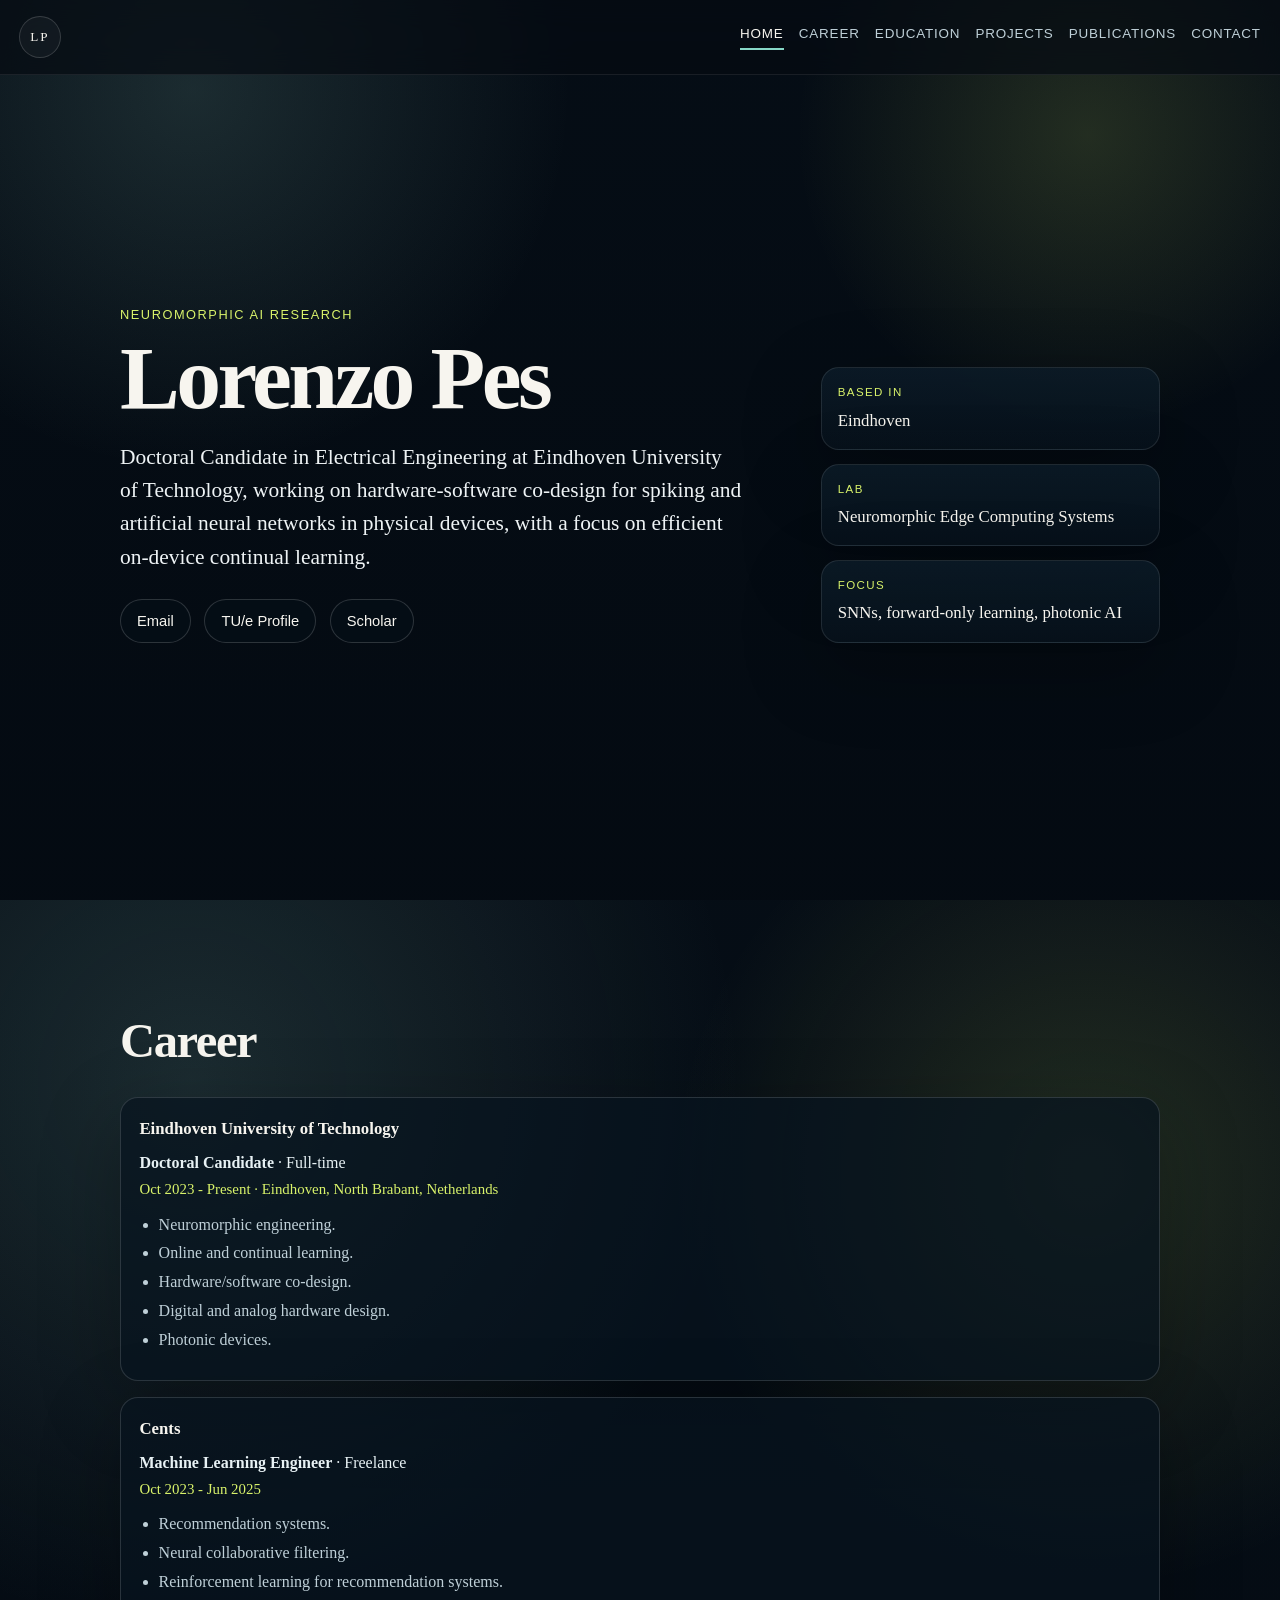
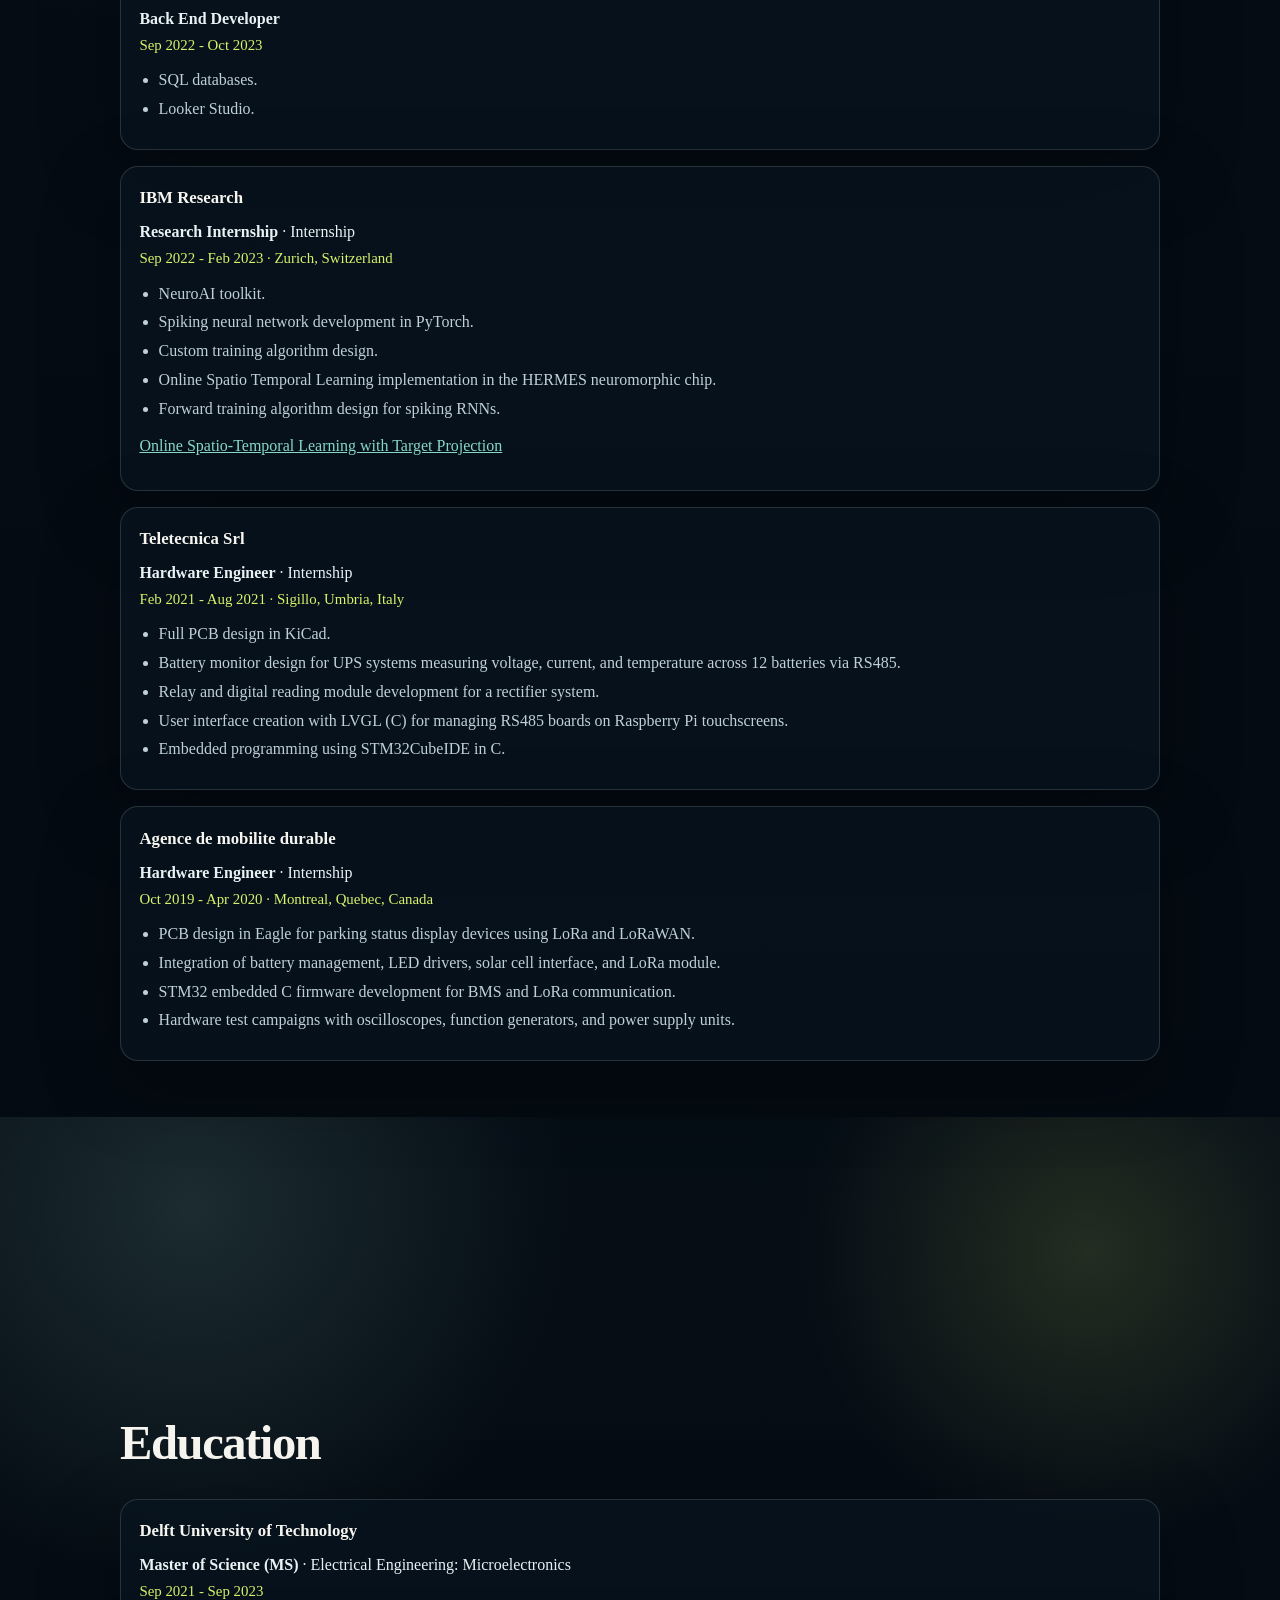
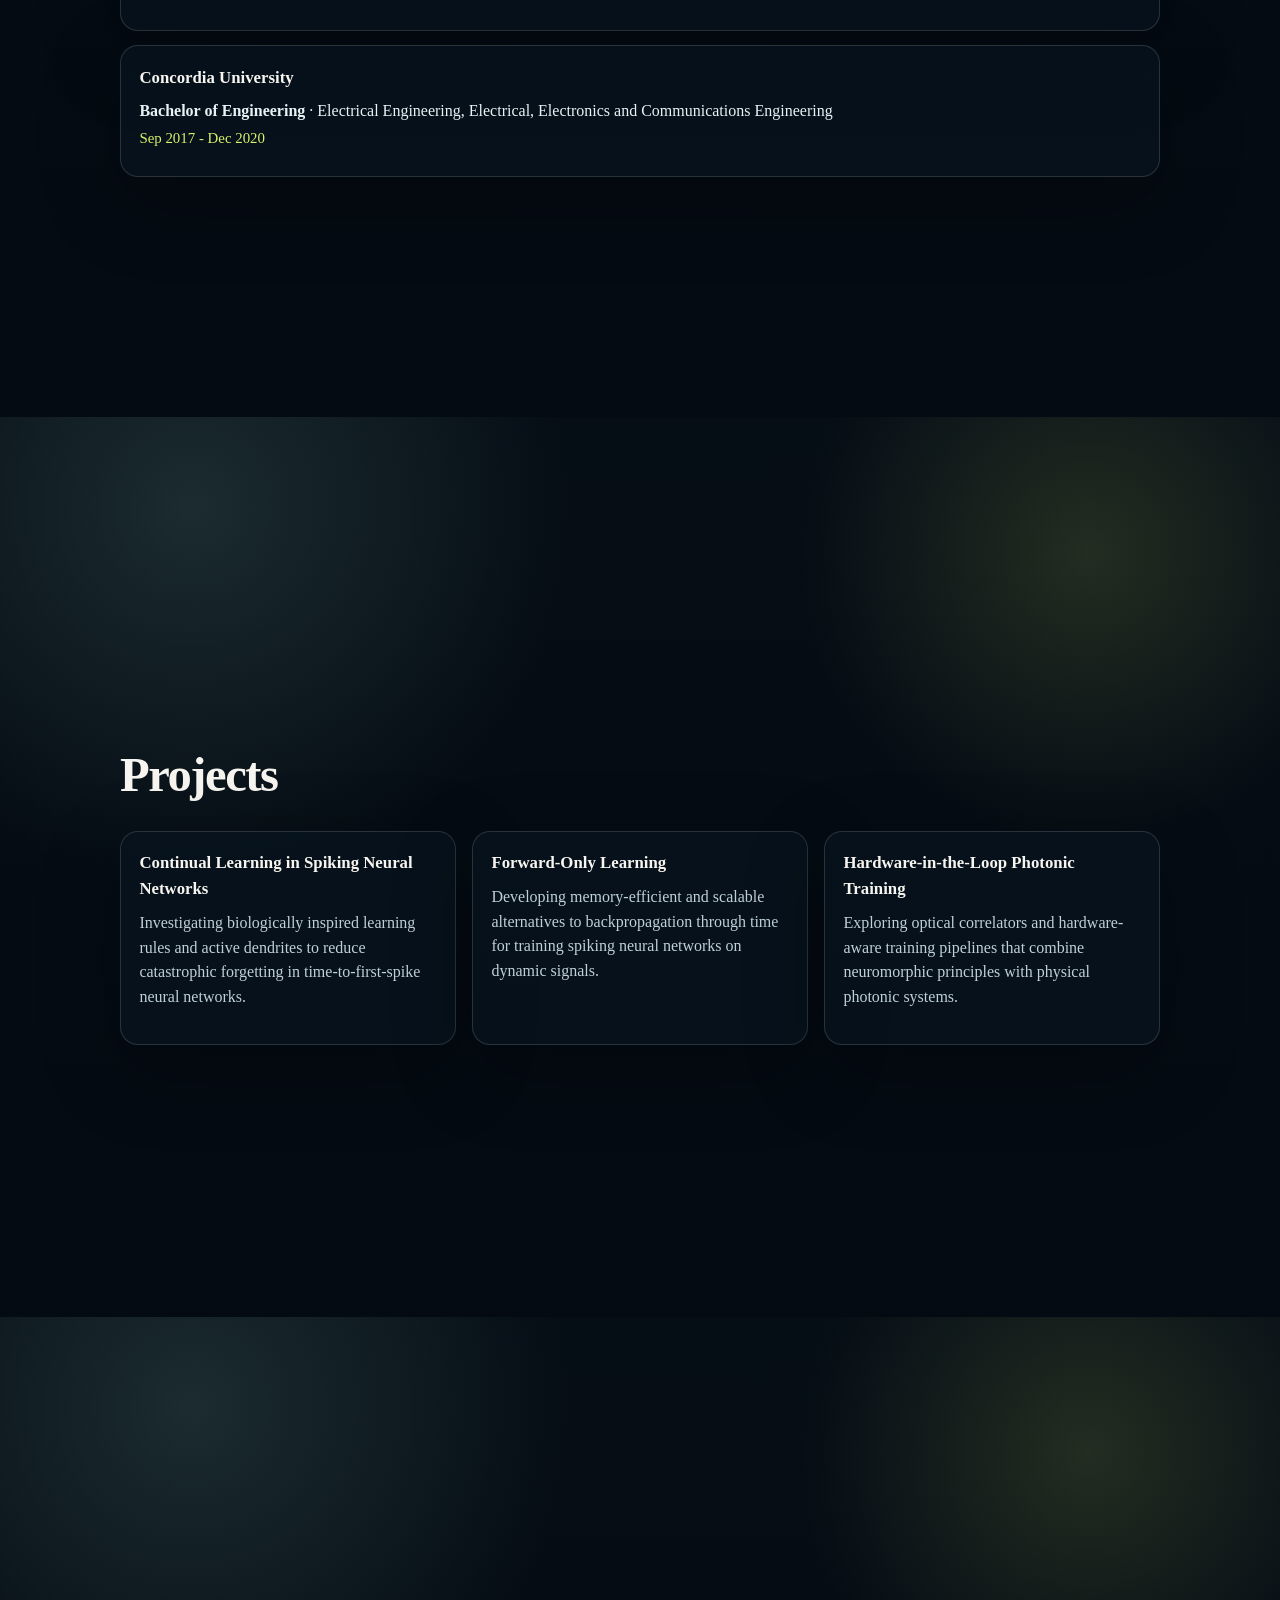
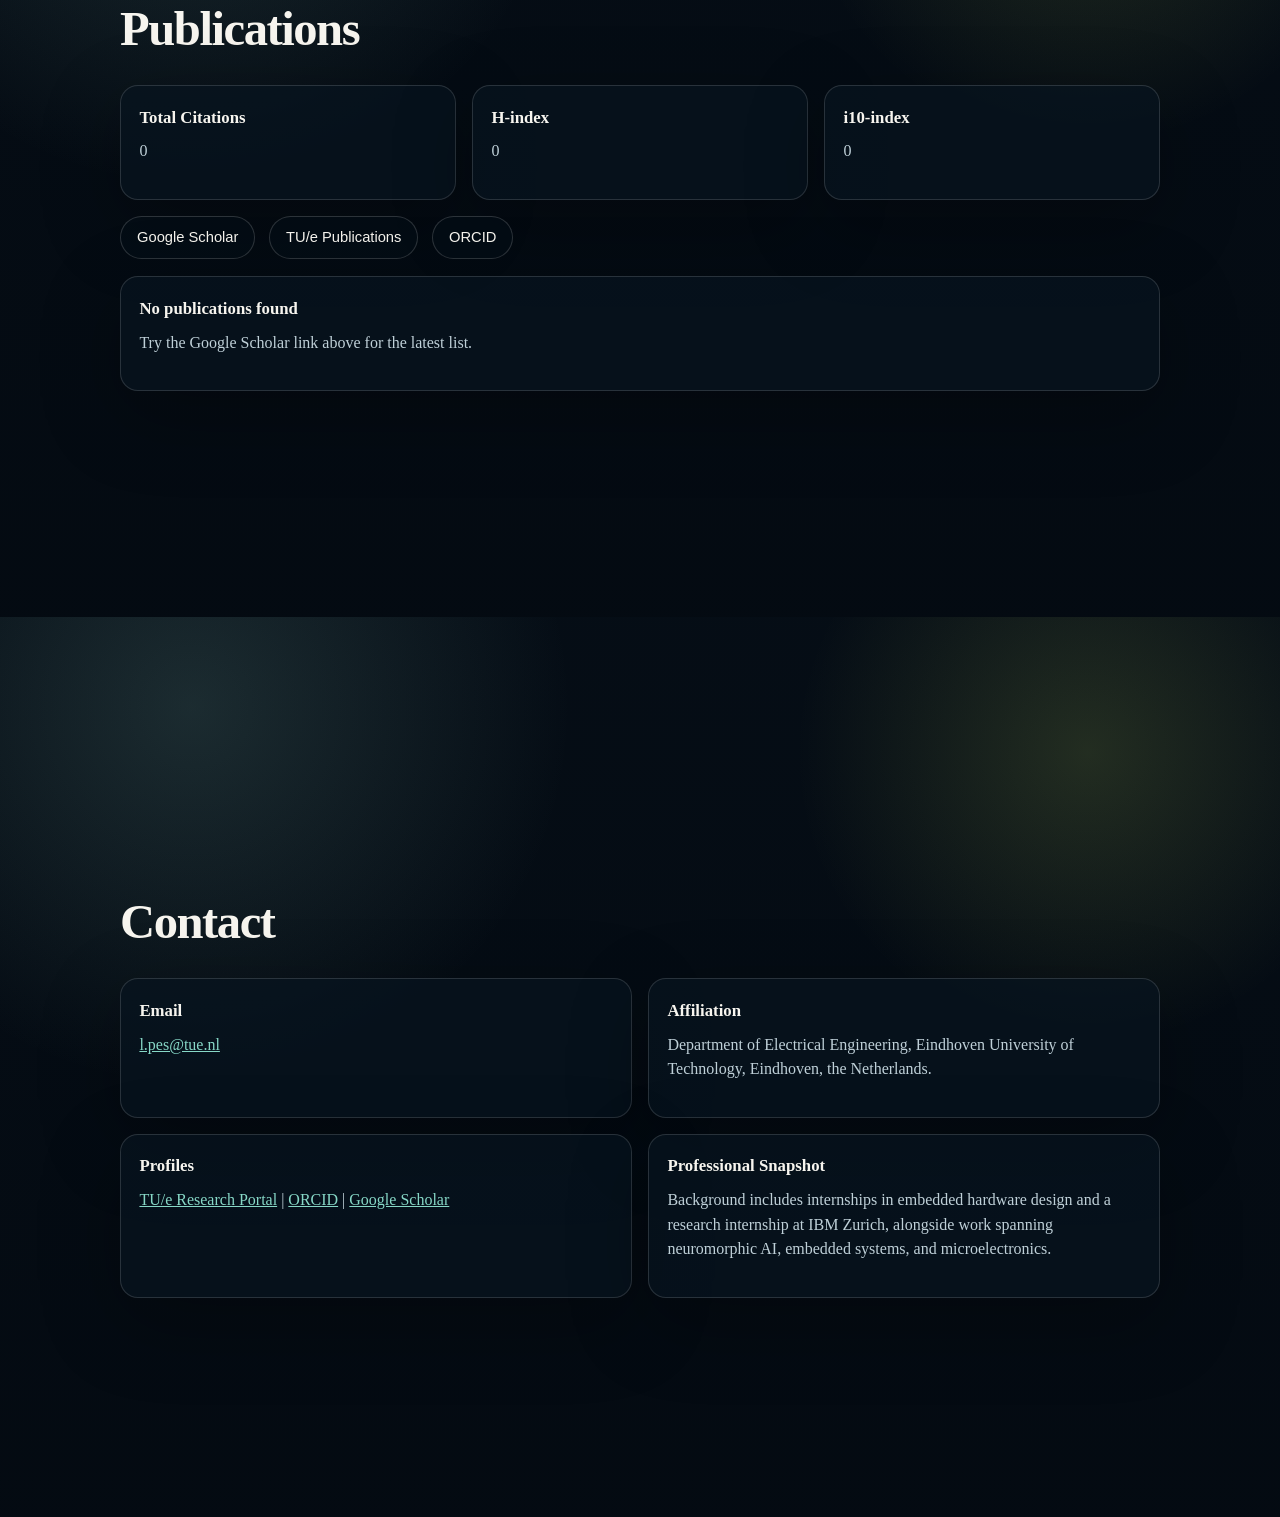
==== index.html @ e6255657 "Try to add live citations" ====
<!DOCTYPE html>
<html lang="en">
<head>
  <meta charset="UTF-8">
  <meta name="viewport" content="width=device-width, initial-scale=1.0">
  <title>Lorenzo Pes | Researcher</title>
  <meta name="description" content="Website for Lorenzo Pes, doctoral candidate in Electrical Engineering at Eindhoven University of Technology.">
  <link rel="preconnect" href="https://images.squarespace-cdn.com" crossorigin>
  <link rel="stylesheet" href="style.css">
</head>
<body>
  <header class="topbar">
    <a class="brand" href="#home" aria-label="Lorenzo Pes home">LP</a>
    <button class="menu-toggle" aria-expanded="false" aria-controls="main-nav">Menu</button>
    <nav id="main-nav" class="main-nav" aria-label="Primary navigation">
      <a href="#home">Home</a>
      <a href="#career">Career</a>
      <a href="#education">Education</a>
      <a href="#projects">Projects</a>
      <a href="#publications">Publications</a>
      <a href="#contacts">Contact</a>
    </nav>
  </header>

  <main>
    <section id="home" class="panel panel-home">
      <div class="overlay"></div>
      <div class="content">
        <div class="hero-layout">
          <div class="hero-copy">
            <p class="eyebrow">Neuromorphic AI Research</p>
            <h1>Lorenzo Pes</h1>
            <p class="lead">Doctoral Candidate in Electrical Engineering at Eindhoven University of Technology, working on hardware-software co-design for spiking and artificial neural networks in physical devices, with a focus on efficient on-device continual learning.</p>
            <div class="hero-links">
              <a href="mailto:l.pes@tue.nl">Email</a>
              <a data-profile-link="tue" href="#">TU/e Profile</a>
              <a data-profile-link="scholar" href="#">Scholar</a>
            </div>
          </div>
          <aside class="hero-aside">
            <div class="hero-panel">
              <p class="hero-label">Based In</p>
              <p class="hero-value">Eindhoven</p>
            </div>
            <div class="hero-panel">
              <p class="hero-label">Lab</p>
              <p class="hero-value">Neuromorphic Edge Computing Systems</p>
            </div>
            <div class="hero-panel">
              <p class="hero-label">Focus</p>
              <p class="hero-value">SNNs, forward-only learning, photonic AI</p>
            </div>
          </aside>
        </div>
      </div>
    </section>

    <section id="career" class="panel panel-career">
      <div class="overlay"></div>
      <div class="content">
        <h2>Career</h2>
        <div class="list career-list">
          <article class="list-item career-item">
            <h3>Eindhoven University of Technology</h3>
            <p class="career-role"><strong>Doctoral Candidate</strong> · Full-time</p>
            <p class="career-meta">Oct 2023 - Present · Eindhoven, North Brabant, Netherlands</p>
            <ul>
              <li>Neuromorphic engineering.</li>
              <li>Online and continual learning.</li>
              <li>Hardware/software co-design.</li>
              <li>Digital and analog hardware design.</li>
              <li>Photonic devices.</li>
            </ul>
          </article>

          <article class="list-item career-item">
            <h3>Cents</h3>
            <p class="career-role"><strong>Machine Learning Engineer</strong> · Freelance</p>
            <p class="career-meta">Oct 2023 - Jun 2025</p>
            <ul>
              <li>Recommendation systems.</li>
              <li>Neural collaborative filtering.</li>
              <li>Reinforcement learning for recommendation systems.</li>
            </ul>
            <p class="career-role"><strong>Back End Developer</strong></p>
            <p class="career-meta">Sep 2022 - Oct 2023</p>
            <ul>
              <li>SQL databases.</li>
              <li>Looker Studio.</li>
            </ul>
          </article>

          <article class="list-item career-item">
            <h3>IBM Research</h3>
            <p class="career-role"><strong>Research Internship</strong> · Internship</p>
            <p class="career-meta">Sep 2022 - Feb 2023 · Zurich, Switzerland</p>
            <ul>
              <li>NeuroAI toolkit.</li>
              <li>Spiking neural network development in PyTorch.</li>
              <li>Custom training algorithm design.</li>
              <li>Online Spatio Temporal Learning implementation in the HERMES neuromorphic chip.</li>
              <li>Forward training algorithm design for spiking RNNs.</li>
            </ul>
            <p><a href="https://research.ibm.com/publications/online-spatio-temporal-learning-with-target-projection">Online Spatio-Temporal Learning with Target Projection</a></p>
          </article>

          <article class="list-item career-item">
            <h3>Teletecnica Srl</h3>
            <p class="career-role"><strong>Hardware Engineer</strong> · Internship</p>
            <p class="career-meta">Feb 2021 - Aug 2021 · Sigillo, Umbria, Italy</p>
            <ul>
              <li>Full PCB design in KiCad.</li>
              <li>Battery monitor design for UPS systems measuring voltage, current, and temperature across 12 batteries via RS485.</li>
              <li>Relay and digital reading module development for a rectifier system.</li>
              <li>User interface creation with LVGL (C) for managing RS485 boards on Raspberry Pi touchscreens.</li>
              <li>Embedded programming using STM32CubeIDE in C.</li>
            </ul>
          </article>

          <article class="list-item career-item">
            <h3>Agence de mobilite durable</h3>
            <p class="career-role"><strong>Hardware Engineer</strong> · Internship</p>
            <p class="career-meta">Oct 2019 - Apr 2020 · Montreal, Quebec, Canada</p>
            <ul>
              <li>PCB design in Eagle for parking status display devices using LoRa and LoRaWAN.</li>
              <li>Integration of battery management, LED drivers, solar cell interface, and LoRa module.</li>
              <li>STM32 embedded C firmware development for BMS and LoRa communication.</li>
              <li>Hardware test campaigns with oscilloscopes, function generators, and power supply units.</li>
            </ul>
          </article>
        </div>
      </div>
    </section>

    <section id="education" class="panel panel-education">
      <div class="overlay"></div>
      <div class="content">
        <h2>Education</h2>
        <div class="list">
          <article class="list-item career-item">
            <h3>Delft University of Technology</h3>
            <p class="career-role"><strong>Master of Science (MS)</strong> · Electrical Engineering: Microelectronics</p>
            <p class="career-meta">Sep 2021 - Sep 2023</p>
          </article>
          <article class="list-item career-item">
            <h3>Concordia University</h3>
            <p class="career-role"><strong>Bachelor of Engineering</strong> · Electrical Engineering, Electrical, Electronics and Communications Engineering</p>
            <p class="career-meta">Sep 2017 - Dec 2020</p>
          </article>
        </div>
      </div>
    </section>

    <section id="projects" class="panel panel-projects">
      <div class="overlay"></div>
      <div class="content">
        <h2>Projects</h2>
        <div class="card-grid">
          <article class="card">
            <h3>Continual Learning in Spiking Neural Networks</h3>
            <p>Investigating biologically inspired learning rules and active dendrites to reduce catastrophic forgetting in time-to-first-spike neural networks.</p>
          </article>
          <article class="card">
            <h3>Forward-Only Learning</h3>
            <p>Developing memory-efficient and scalable alternatives to backpropagation through time for training spiking neural networks on dynamic signals.</p>
          </article>
          <article class="card">
            <h3>Hardware-in-the-Loop Photonic Training</h3>
            <p>Exploring optical correlators and hardware-aware training pipelines that combine neuromorphic principles with physical photonic systems.</p>
          </article>
        </div>
      </div>
    </section>

    <section id="publications" class="panel panel-publications">
      <div class="overlay"></div>
      <div class="content">
        <h2>Publications</h2>
        <div class="card-grid three-up publication-metrics" id="publication-metrics">
          <article class="card">
            <h3>Total Citations</h3>
            <p>Loading...</p>
          </article>
          <article class="card">
            <h3>H-index</h3>
            <p>Loading...</p>
          </article>
          <article class="card">
            <h3>i10-index</h3>
            <p>Loading...</p>
          </article>
        </div>
        <div class="hero-links publication-links">
          <a data-profile-link="scholar" href="#">Google Scholar</a>
          <a data-profile-link="tue" href="#">TU/e Publications</a>
          <a data-profile-link="orcid" href="#">ORCID</a>
        </div>
        <div class="list" id="publication-list">
          <article class="list-item">
            <h3>Loading publications...</h3>
            <p>Please wait while the latest records are fetched.</p>
          </article>
        </div>
      </div>
    </section>

    <section id="contacts" class="panel panel-contacts">
      <div class="overlay"></div>
      <div class="content">
        <h2>Contact</h2>
        <div class="card-grid two-up">
          <article class="card">
            <h3>Email</h3>
            <p><a href="mailto:l.pes@tue.nl">l.pes@tue.nl</a></p>
          </article>
          <article class="card">
            <h3>Affiliation</h3>
            <p>Department of Electrical Engineering, Eindhoven University of Technology, Eindhoven, the Netherlands.</p>
          </article>
          <article class="card">
            <h3>Profiles</h3>
            <p><a data-profile-link="tue" href="#">TU/e Research Portal</a> | <a data-profile-link="orcid" href="#">ORCID</a> | <a data-profile-link="scholar" href="#">Google Scholar</a></p>
          </article>
          <article class="card">
            <h3>Professional Snapshot</h3>
            <p>Background includes internships in embedded hardware design and a research internship at IBM Zurich, alongside work spanning neuromorphic AI, embedded systems, and microelectronics.</p>
          </article>
        </div>
      </div>
    </section>
  </main>

  <script>
    const menuToggle = document.querySelector('.menu-toggle');
    const nav = document.querySelector('.main-nav');
    const links = [...document.querySelectorAll('.main-nav a')];
    const sections = [...document.querySelectorAll('main section')];
    const publicationList = document.querySelector('#publication-list');
    const publicationMetrics = document.querySelector('#publication-metrics');
    const profileLinks = [...document.querySelectorAll('[data-profile-link]')];

    menuToggle.addEventListener('click', () => {
      const expanded = menuToggle.getAttribute('aria-expanded') === 'true';
      menuToggle.setAttribute('aria-expanded', String(!expanded));
      nav.classList.toggle('open');
    });

    links.forEach((link) => {
      link.addEventListener('click', () => {
        nav.classList.remove('open');
        menuToggle.setAttribute('aria-expanded', 'false');
      });
    });

    const observer = new IntersectionObserver((entries) => {
      entries.forEach((entry) => {
        if (!entry.isIntersecting) return;
        const id = entry.target.getAttribute('id');
        links.forEach((link) => {
          const active = link.getAttribute('href') === `#${id}`;
          link.classList.toggle('active', active);
        });
      });
    }, { threshold: 0.55 });

    sections.forEach((section) => observer.observe(section));

    const scholarDataUrl = './data/scholar.json';
    const scholarSearchUrl = 'https://scholar.google.com/scholar?q=%22Lorenzo%20Pes%22';
    const tueProfileUrl = 'https://research.tue.nl/en/persons/lorenzo-pes';
    const orcidUrl = 'https://orcid.org/0000-0002-8151-9327';

    const formatNumber = (value) => new Intl.NumberFormat('en-US').format(value || 0);

    const setProfileLinks = (profile) => {
      const linksByType = {
        scholar: profile?.scholar_url || scholarSearchUrl,
        tue: profile?.tue_url || tueProfileUrl,
        orcid: profile?.orcid || orcidUrl
      };

      profileLinks.forEach((link) => {
        const profileType = link.dataset.profileLink;
        const href = linksByType[profileType];
        if (href) link.href = href;
      });
    };

    setProfileLinks();

    const setMetrics = (profile) => {
      if (!publicationMetrics) return;
      const metrics = [
        { label: 'Total Citations', value: formatNumber(profile?.citedby) },
        { label: 'H-index', value: String(profile?.hindex ?? 0) },
        { label: 'i10-index', value: String(profile?.i10index ?? 0) }
      ];

      publicationMetrics.innerHTML = metrics.map((metric) => `
        <article class="card">
          <h3>${metric.label}</h3>
          <p>${metric.value}</p>
        </article>
      `).join('');
    };

    const renderPublications = (works) => {
      if (!publicationList) return;
      if (!works.length) {
        publicationList.innerHTML = `
          <article class="list-item">
            <h3>No publications found</h3>
            <p>Try the Google Scholar link above for the latest list.</p>
          </article>
        `;
        return;
      }

      publicationList.innerHTML = works.map((work) => {
        const year = work.year || 'n.d.';
        const title = work.title || 'Untitled';
        const venue = work.venue || 'Venue not specified';
        const citations = work.citations ?? 0;
        const url = work.url;

        return `
          <article class="list-item">
            <h3>${year} · ${title}</h3>
            <p><em>${venue}</em> · Citations: ${formatNumber(citations)}</p>
            ${url ? `<p><a href="${url}">View publication</a></p>` : ''}
          </article>
        `;
      }).join('');
    };

    const renderPublicationError = () => {
      if (!publicationList || !publicationMetrics) return;
      publicationMetrics.innerHTML = `
        <article class="card"><h3>Total Citations</h3><p>Unavailable</p></article>
        <article class="card"><h3>H-index</h3><p>Unavailable</p></article>
        <article class="card"><h3>i10-index</h3><p>Unavailable</p></article>
      `;
      publicationList.innerHTML = `
        <article class="list-item">
          <h3>Scholar snapshot unavailable</h3>
          <p>The profile links above are still available for direct access.</p>
        </article>
      `;
    };

    const loadPublications = async () => {
      try {
        const response = await fetch(`${scholarDataUrl}?v=${Date.now()}`, { cache: 'no-store' });
        if (!response.ok) throw new Error('Failed to load Scholar snapshot');
        const scholarData = await response.json();

        setMetrics(scholarData.profile);
        setProfileLinks(scholarData.profile);
        renderPublications(scholarData.publications || []);
      } catch (error) {
        renderPublicationError();
      }
    };

    loadPublications();
  </script>
</body>
</html>
---- style.css ----
:root {
  --bg-deep: #08111a;
  --bg-mid: #10293a;
  --bg-soft: #14374b;
  --text: #f7f5ef;
  --muted: #bfd0d8;
  --accent: #87d8c7;
  --accent-strong: #d8f26a;
  --card: rgba(8, 20, 31, 0.72);
  --card-border: rgba(255, 255, 255, 0.14);
  --shadow: 0 24px 80px rgba(0, 0, 0, 0.28);
  --home-bg: url('https://images.squarespace-cdn.com/content/v1/5da00d13f096cb70b40ce225/1595728688262-NBFU6LBEKPBT4RXXGLG7/117e%2B-%2BCopy.jpg?format=2500w');
  --alt-bg: url('https://images.squarespace-cdn.com/content/v1/5da00d13f096cb70b40ce225/1595722653638-OU0W3CFKDF64E9LMFG1F/20200530_214643.jpg?format=2500w');
}

* {
  box-sizing: border-box;
}

html {
  scroll-behavior: smooth;
}

body {
  margin: 0;
  color: var(--text);
  background: var(--bg-deep);
  font-family: Georgia, "Times New Roman", serif;
  line-height: 1.55;
}

main {
  scroll-snap-type: y proximity;
}

.topbar {
  position: fixed;
  top: 0;
  left: 0;
  width: 100%;
  z-index: 20;
  display: flex;
  align-items: center;
  justify-content: space-between;
  gap: 1rem;
  padding: 1rem 1.2rem;
  background: rgba(6, 12, 18, 0.72);
  backdrop-filter: blur(14px);
  border-bottom: 1px solid rgba(255, 255, 255, 0.08);
}

.brand {
  color: var(--text);
  text-decoration: none;
  width: 2.6rem;
  height: 2.6rem;
  display: inline-flex;
  align-items: center;
  justify-content: center;
  border: 1px solid rgba(255, 255, 255, 0.16);
  border-radius: 999px;
  font-size: 0.82rem;
  letter-spacing: 0.16em;
  text-transform: uppercase;
  background: rgba(255, 255, 255, 0.04);
}

.main-nav {
  display: flex;
  gap: 0.95rem;
}

.main-nav a {
  color: var(--muted);
  text-decoration: none;
  font-size: 0.84rem;
  letter-spacing: 0.06em;
  text-transform: uppercase;
  padding-bottom: 0.2rem;
  border-bottom: 2px solid transparent;
  font-family: Arial, Helvetica, sans-serif;
}

.main-nav a:hover,
.main-nav a.active {
  color: var(--text);
  border-bottom-color: var(--accent);
}

.menu-toggle {
  display: none;
  border: 1px solid rgba(255, 255, 255, 0.3);
  background: rgba(255, 255, 255, 0.05);
  color: var(--text);
  padding: 0.35rem 0.7rem;
  font-family: Arial, Helvetica, sans-serif;
}

.panel {
  position: relative;
  min-height: 100vh;
  display: flex;
  align-items: center;
  justify-content: center;
  padding: 6.5rem 1.2rem 3.5rem;
  background-size: cover;
  background-position: center;
  background-attachment: fixed;
  scroll-margin-top: 4.8rem;
  scroll-snap-align: start;
}

.panel-home { background-image: var(--home-bg); }
.panel-career { background-image: var(--home-bg); }
.panel-education { background-image: var(--alt-bg); }
.panel-projects { background-image: var(--home-bg); }
.panel-publications { background-image: var(--alt-bg); }
.panel-contacts { background-image: var(--home-bg); }

.overlay {
  position: absolute;
  inset: 0;
  background:
    radial-gradient(circle at 15% 10%, rgba(145, 204, 190, 0.16), transparent 28%),
    radial-gradient(circle at 85% 15%, rgba(216, 242, 106, 0.14), transparent 22%),
    linear-gradient(to bottom, rgba(3, 10, 18, 0.56), rgba(3, 9, 16, 0.82));
}

.content {
  position: relative;
  width: min(1040px, 100%);
  z-index: 1;
}

.hero-layout {
  display: grid;
  grid-template-columns: minmax(0, 1.6fr) minmax(280px, 0.8fr);
  gap: 1.4rem;
  align-items: end;
}

.hero-copy {
  max-width: 780px;
}

.eyebrow {
  margin: 0 0 0.6rem;
  letter-spacing: 0.12em;
  text-transform: uppercase;
  font-size: 0.8rem;
  color: var(--accent-strong);
  font-family: Arial, Helvetica, sans-serif;
}

h1 {
  margin: 0;
  max-width: 10ch;
  font-size: clamp(3rem, 7vw, 6rem);
  line-height: 0.96;
  letter-spacing: -0.04em;
}

h2 {
  margin-top: 0;
  margin-bottom: 1.1rem;
  font-size: clamp(1.8rem, 3.8vw, 3.1rem);
  letter-spacing: -0.03em;
}

h3 {
  margin-top: 0;
  margin-bottom: 0.55rem;
  font-size: 1.05rem;
}

p {
  margin-top: 0;
}

.lead {
  max-width: 58ch;
  margin: 1.25rem 0 0;
  font-size: clamp(1.02rem, 1.7vw, 1.34rem);
  color: #eef3f5;
}

.hero-links {
  display: flex;
  flex-wrap: wrap;
  gap: 0.85rem;
  margin-top: 1.6rem;
}

.hero-links a {
  display: inline-flex;
  align-items: center;
  min-height: 2.7rem;
  padding: 0 1rem;
  border-radius: 999px;
  border: 1px solid rgba(255, 255, 255, 0.16);
  background: rgba(6, 16, 26, 0.44);
  text-decoration: none;
  color: var(--text);
  transition: transform 180ms ease, border-color 180ms ease, background 180ms ease;
  font-family: Arial, Helvetica, sans-serif;
  font-size: 0.92rem;
}

.hero-links a:hover {
  transform: translateY(-2px);
  border-color: rgba(216, 242, 106, 0.48);
  background: rgba(11, 28, 42, 0.64);
}

.hero-aside {
  display: grid;
  gap: 0.85rem;
}

.hero-panel {
  padding: 1rem 1rem 0.95rem;
  border-radius: 18px;
  background: linear-gradient(180deg, rgba(12, 28, 41, 0.8), rgba(8, 19, 29, 0.74));
  border: 1px solid rgba(255, 255, 255, 0.1);
  box-shadow: var(--shadow);
}

.hero-label {
  margin-bottom: 0.35rem;
  color: var(--accent-strong);
  text-transform: uppercase;
  letter-spacing: 0.12em;
  font-size: 0.72rem;
  font-family: Arial, Helvetica, sans-serif;
}

.hero-value {
  margin-bottom: 0;
  font-size: 1.05rem;
}

.card-grid {
  display: grid;
  grid-template-columns: repeat(3, minmax(0, 1fr));
  gap: 1rem;
}

.two-up {
  grid-template-columns: repeat(2, minmax(0, 1fr));
}

.card,
.list-item {
  background: var(--card);
  border: 1px solid var(--card-border);
  border-radius: 18px;
  padding: 1.15rem;
  box-shadow: var(--shadow);
}

.list {
  display: grid;
  gap: 0.9rem;
}

.publication-source {
  color: var(--accent-strong);
  margin-bottom: 0.85rem;
}

.publication-metrics {
  margin-bottom: 1rem;
}

.publication-links {
  margin-top: 0;
  margin-bottom: 1.1rem;
}

.career-list {
  gap: 1rem;
}

.career-item {
  padding-bottom: 0.95rem;
}

.career-item .career-role {
  margin-bottom: 0.15rem;
  color: #e8f2f5;
}

.career-item .career-meta {
  margin-bottom: 0.7rem;
  font-size: 0.93rem;
  color: var(--accent-strong);
}

.career-item ul {
  margin: 0 0 0.75rem;
  padding-left: 1.2rem;
}

.career-item li {
  margin-bottom: 0.25rem;
  color: var(--muted);
}

a {
  color: var(--accent);
}

.card p,
.list-item p {
  color: var(--muted);
}

@media (max-width: 900px) {
  .menu-toggle {
    display: inline-flex;
  }

  .main-nav {
    position: absolute;
    top: 100%;
    right: 0.9rem;
    left: 0.9rem;
    display: none;
    flex-direction: column;
    padding: 0.8rem;
    background: rgba(7, 13, 18, 0.94);
    border: 1px solid rgba(255, 255, 255, 0.13);
    border-radius: 10px;
  }

  .main-nav.open {
    display: flex;
  }

  .card-grid,
  .two-up {
    grid-template-columns: 1fr;
  }

  .hero-layout {
    grid-template-columns: 1fr;
  }

  h1 {
    max-width: none;
  }

  .panel {
    background-attachment: scroll;
  }
}
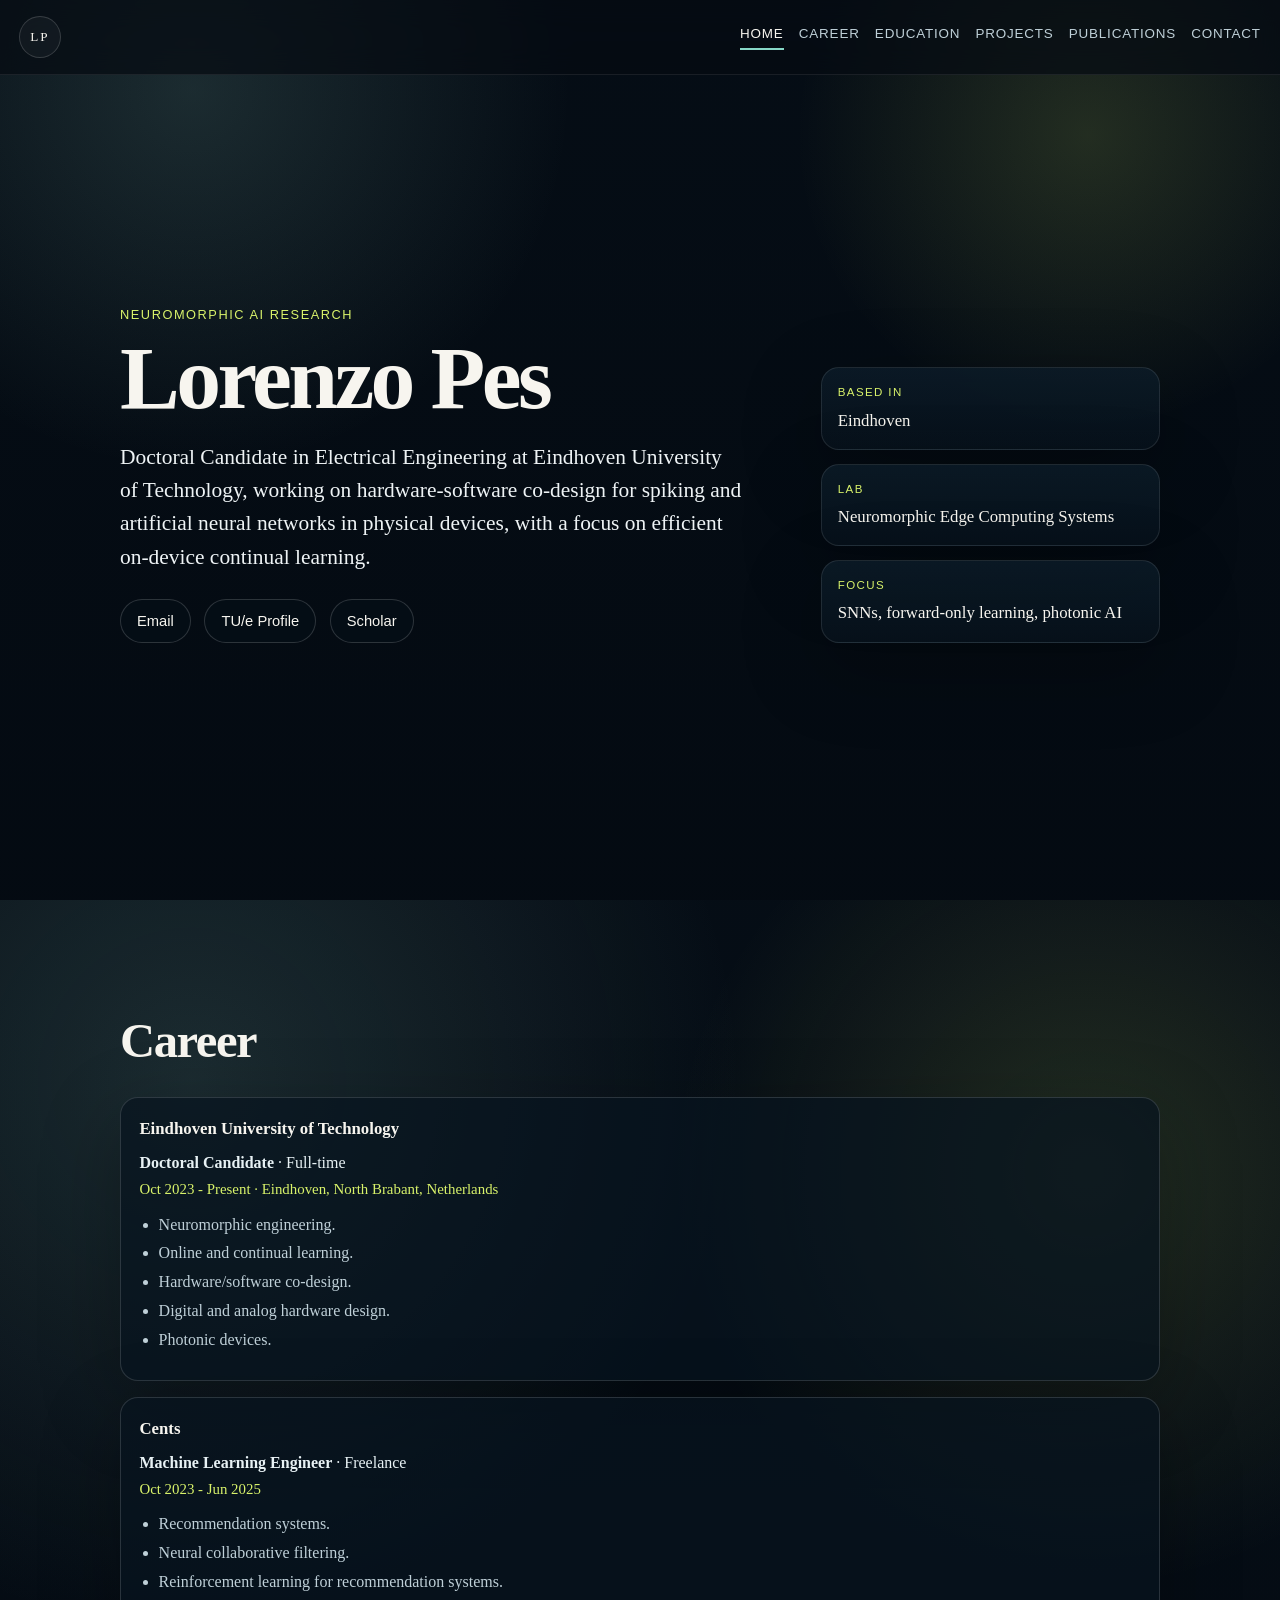
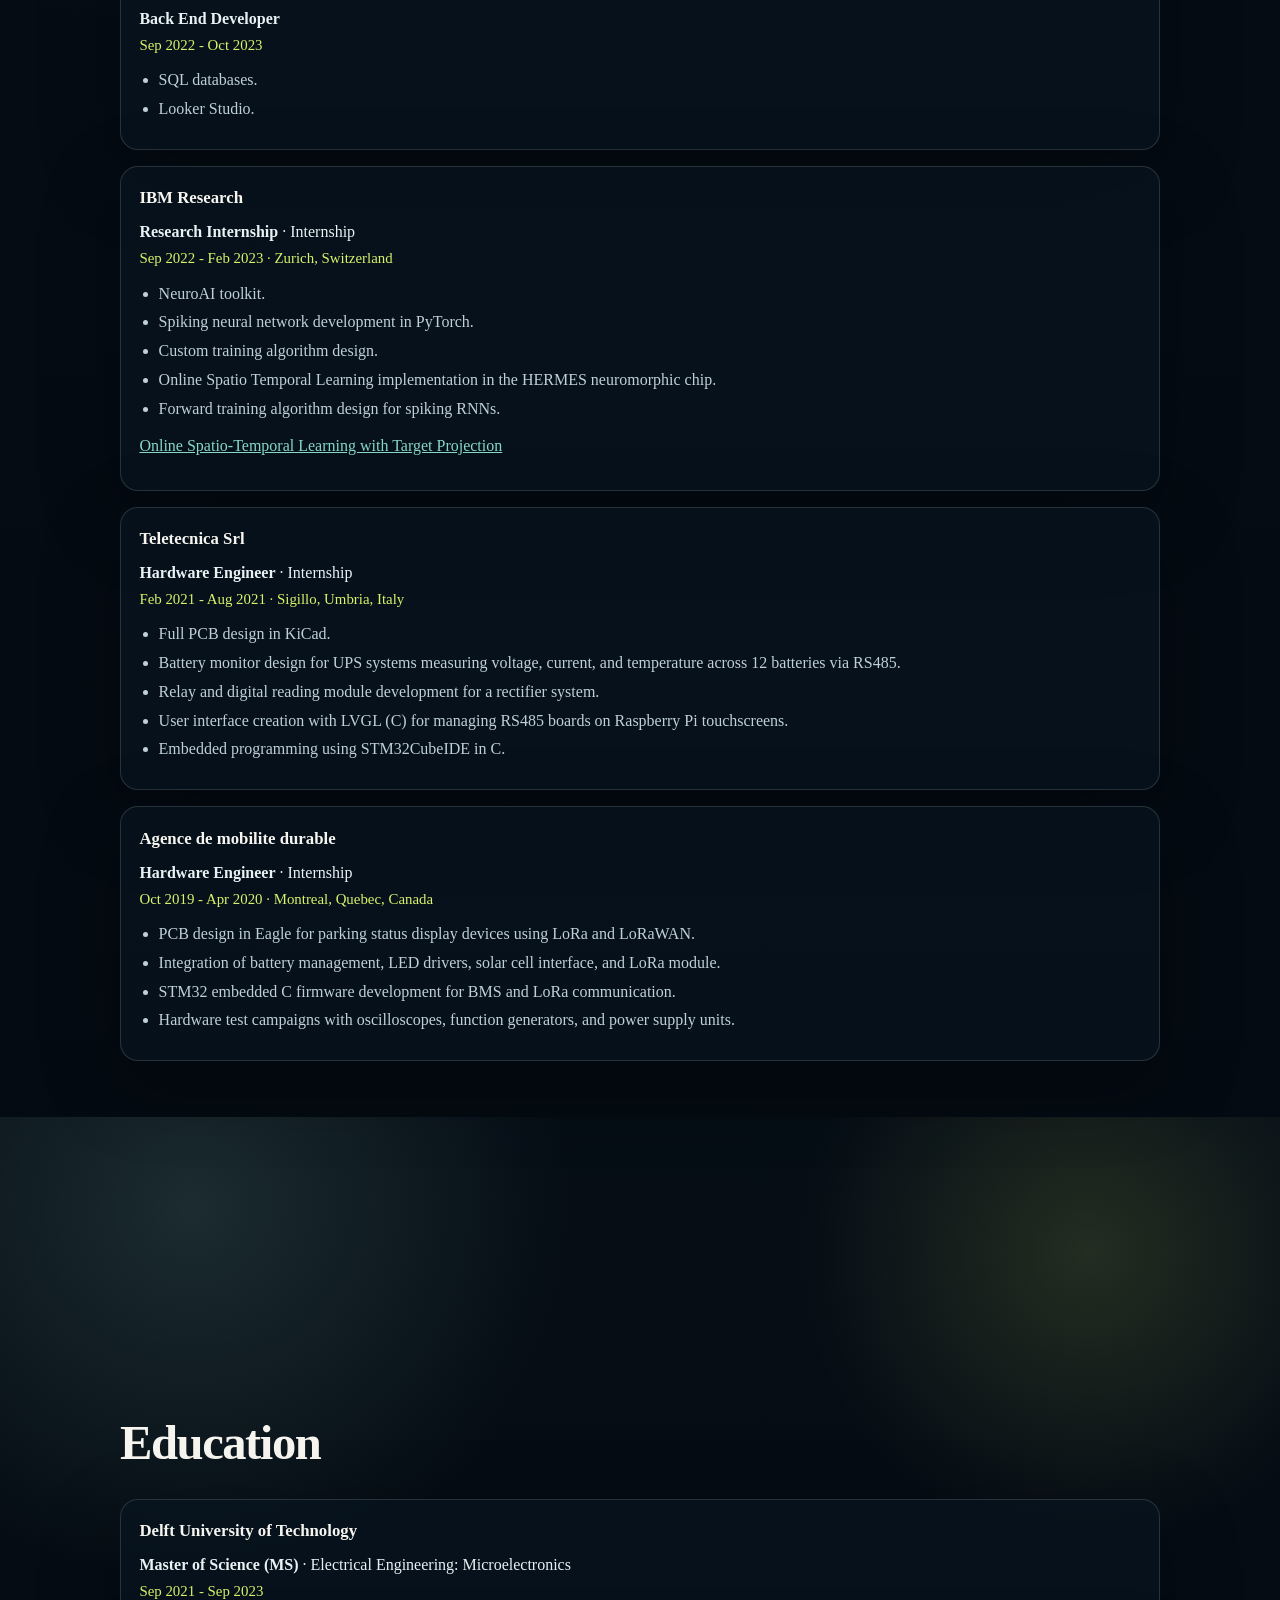
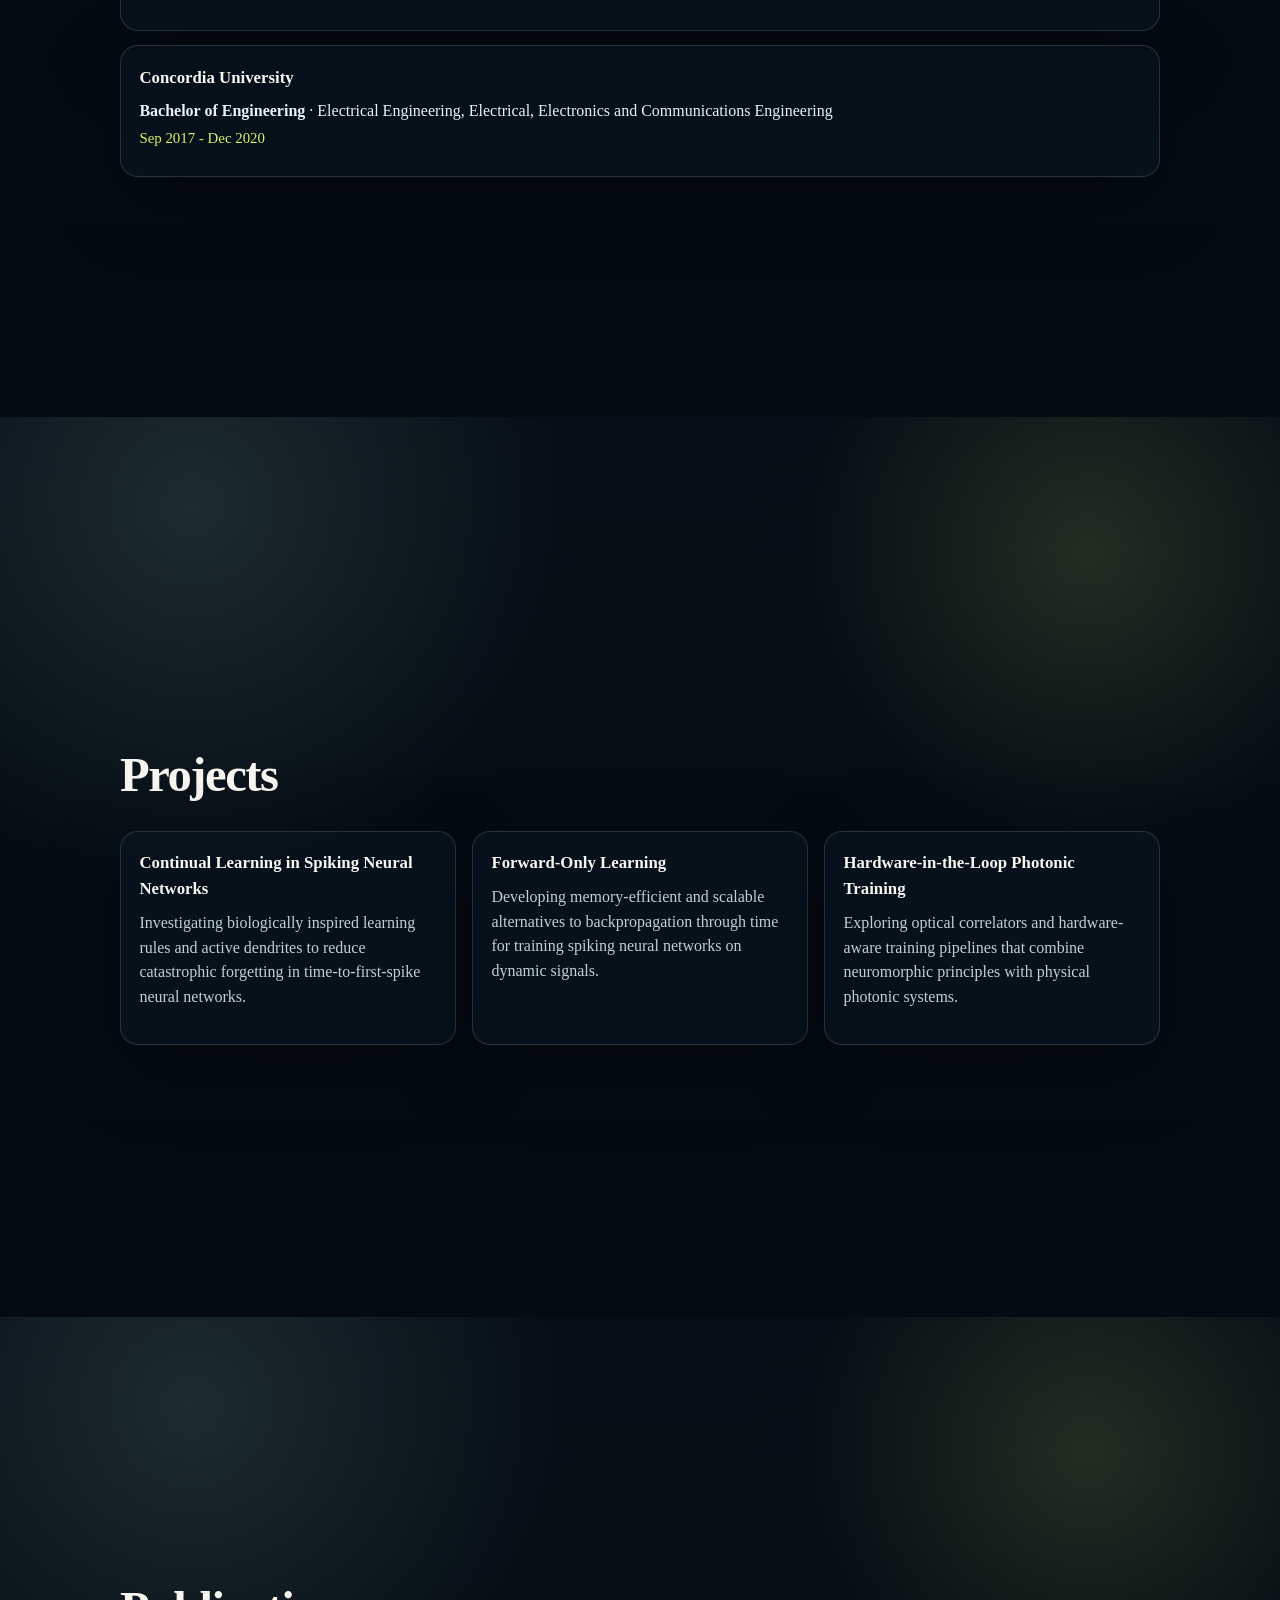
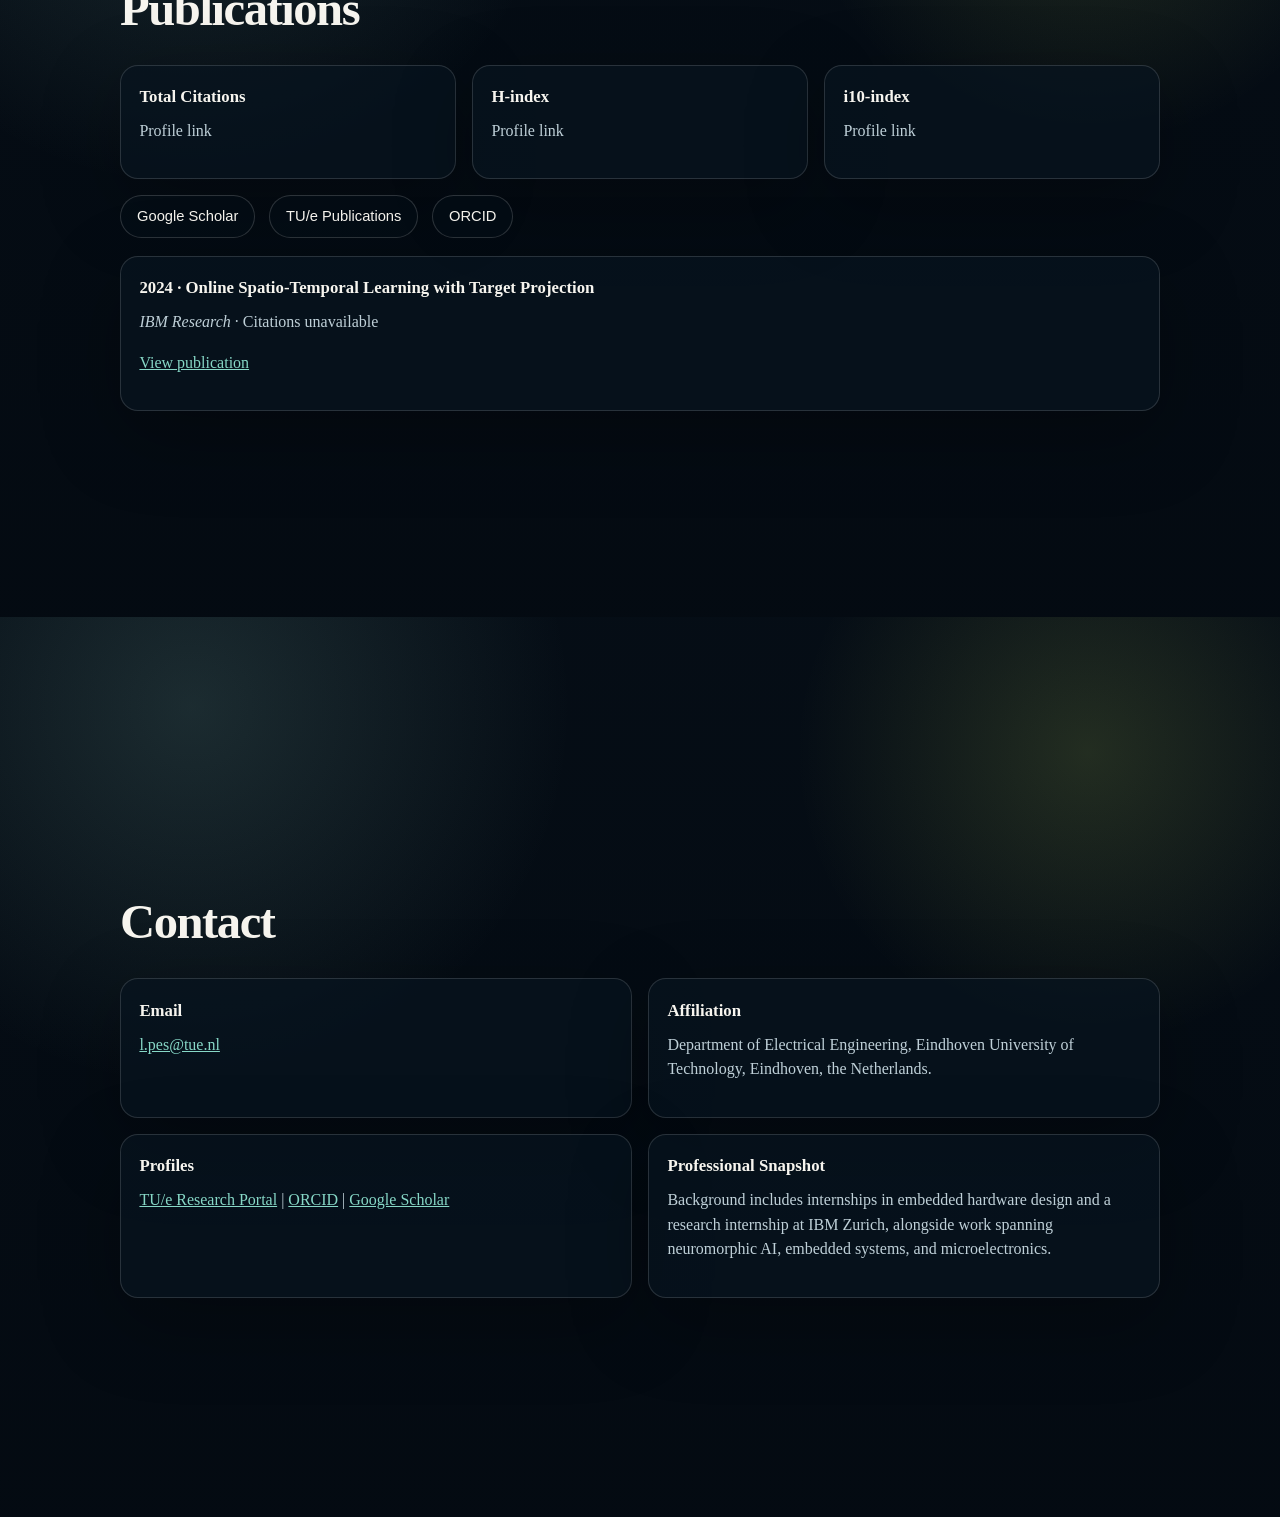
==== commit cfb46428: "fixed version of the scholar" ====
--- a/index.html
+++ b/index.html
@@ -269,6 +269,20 @@
     const scholarSearchUrl = 'https://scholar.google.com/scholar?q=%22Lorenzo%20Pes%22';
     const tueProfileUrl = 'https://research.tue.nl/en/persons/lorenzo-pes';
     const orcidUrl = 'https://orcid.org/0000-0002-8151-9327';
+    const fallbackProfile = {
+      scholar_url: scholarSearchUrl,
+      tue_url: tueProfileUrl,
+      orcid: orcidUrl
+    };
+    const fallbackPublications = [
+      {
+        year: 2024,
+        title: 'Online Spatio-Temporal Learning with Target Projection',
+        venue: 'IBM Research',
+        citations: null,
+        url: 'https://research.ibm.com/publications/online-spatio-temporal-learning-with-target-projection'
+      }
+    ];
 
     const formatNumber = (value) => new Intl.NumberFormat('en-US').format(value || 0);
 
@@ -286,14 +300,14 @@
       });
     };
 
-    setProfileLinks();
-
-    const setMetrics = (profile) => {
+    setProfileLinks(fallbackProfile);
+
+    const setMetrics = (profile, hasLiveMetrics = false) => {
       if (!publicationMetrics) return;
       const metrics = [
-        { label: 'Total Citations', value: formatNumber(profile?.citedby) },
-        { label: 'H-index', value: String(profile?.hindex ?? 0) },
-        { label: 'i10-index', value: String(profile?.i10index ?? 0) }
+        { label: 'Total Citations', value: hasLiveMetrics ? formatNumber(profile?.citedby) : 'Profile link' },
+        { label: 'H-index', value: hasLiveMetrics ? String(profile?.hindex ?? 0) : 'Profile link' },
+        { label: 'i10-index', value: hasLiveMetrics ? String(profile?.i10index ?? 0) : 'Profile link' }
       ];
 
       publicationMetrics.innerHTML = metrics.map((metric) => `
@@ -320,13 +334,14 @@
         const year = work.year || 'n.d.';
         const title = work.title || 'Untitled';
         const venue = work.venue || 'Venue not specified';
-        const citations = work.citations ?? 0;
+        const citations = work.citations;
         const url = work.url;
+        const citationsText = citations == null ? 'Citations unavailable' : `Citations: ${formatNumber(citations)}`;
 
         return `
           <article class="list-item">
             <h3>${year} · ${title}</h3>
-            <p><em>${venue}</em> · Citations: ${formatNumber(citations)}</p>
+            <p><em>${venue}</em> · ${citationsText}</p>
             ${url ? `<p><a href="${url}">View publication</a></p>` : ''}
           </article>
         `;
@@ -354,11 +369,22 @@
         if (!response.ok) throw new Error('Failed to load Scholar snapshot');
         const scholarData = await response.json();
 
-        setMetrics(scholarData.profile);
-        setProfileLinks(scholarData.profile);
-        renderPublications(scholarData.publications || []);
+        const publications = Array.isArray(scholarData.publications) && scholarData.publications.length
+          ? scholarData.publications
+          : fallbackPublications;
+        const hasLiveMetrics = Boolean(
+          scholarData?.generated_at &&
+          scholarData?.profile &&
+          ['citedby', 'hindex', 'i10index'].some((key) => scholarData.profile[key] != null)
+        );
+
+        setMetrics(scholarData.profile || fallbackProfile, hasLiveMetrics);
+        setProfileLinks(scholarData.profile || fallbackProfile);
+        renderPublications(publications);
       } catch (error) {
-        renderPublicationError();
+        setMetrics(fallbackProfile, false);
+        setProfileLinks(fallbackProfile);
+        renderPublications(fallbackPublications);
       }
     };
 
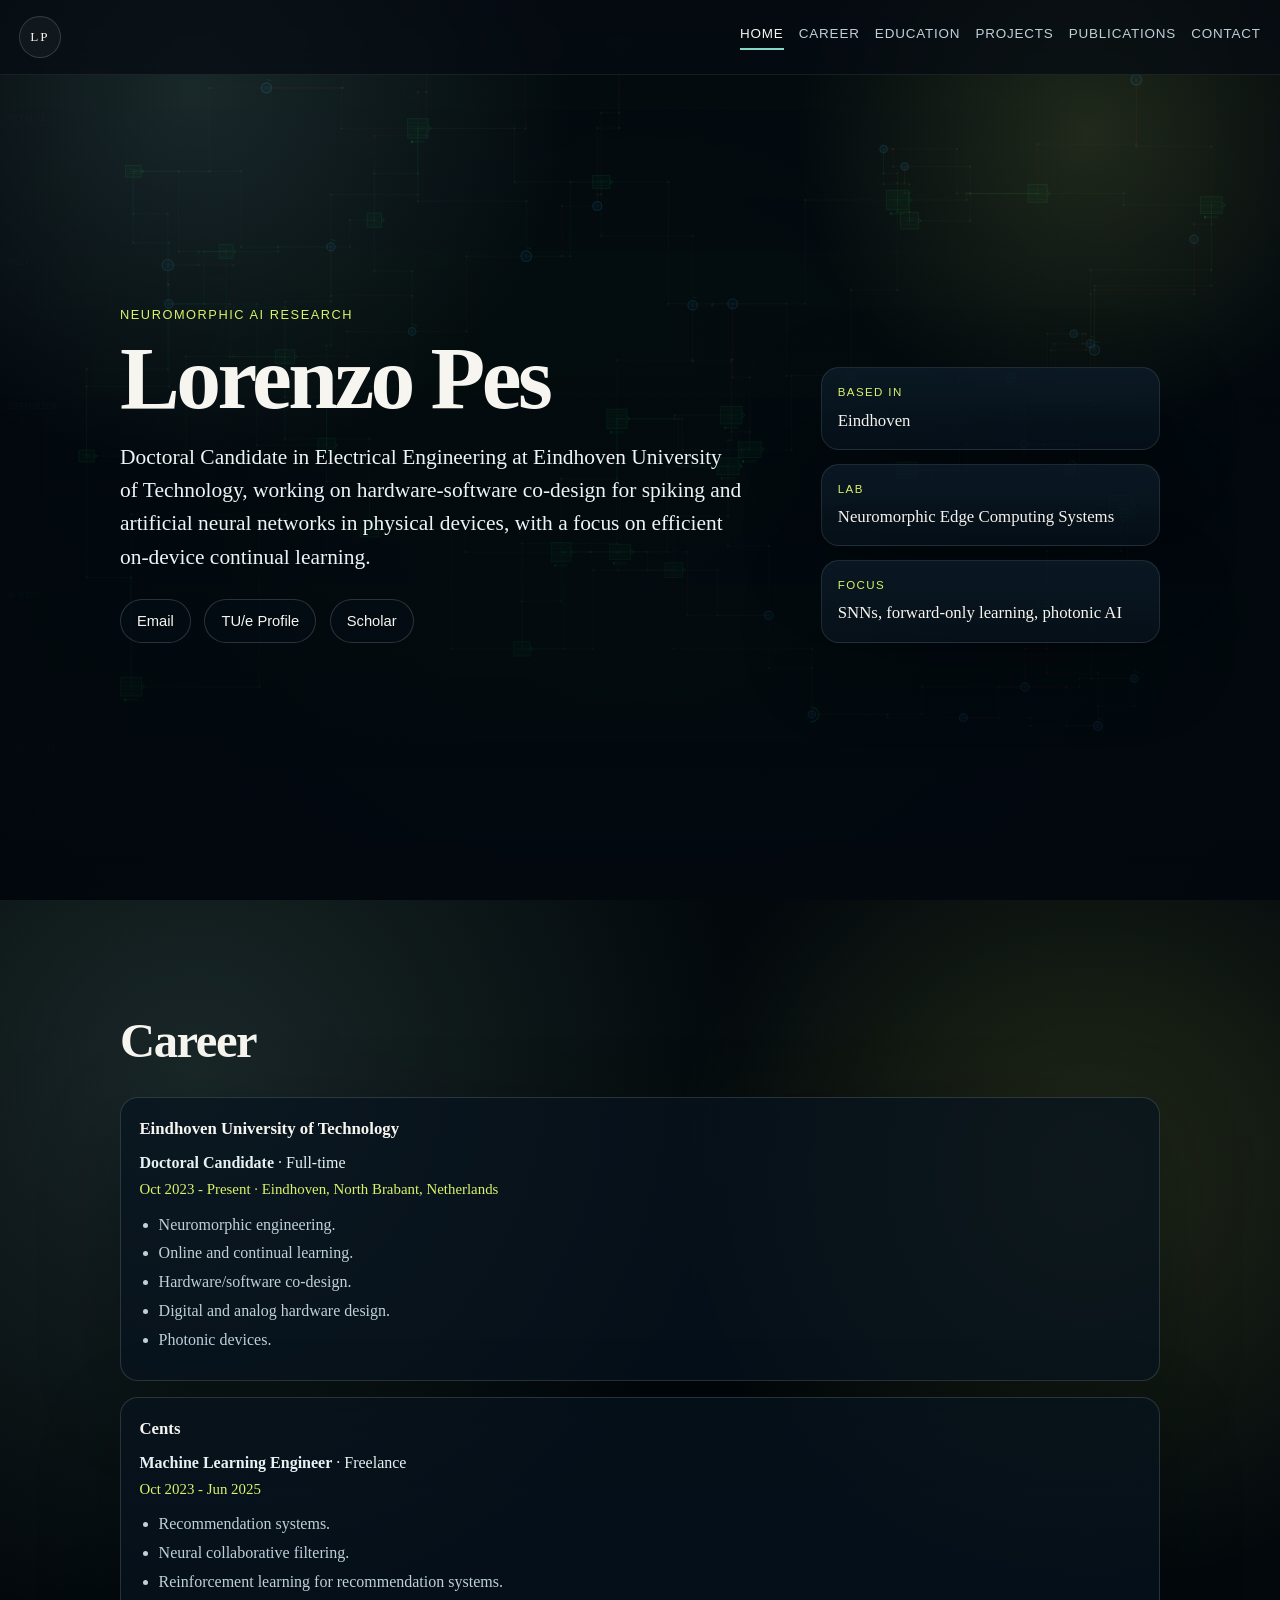
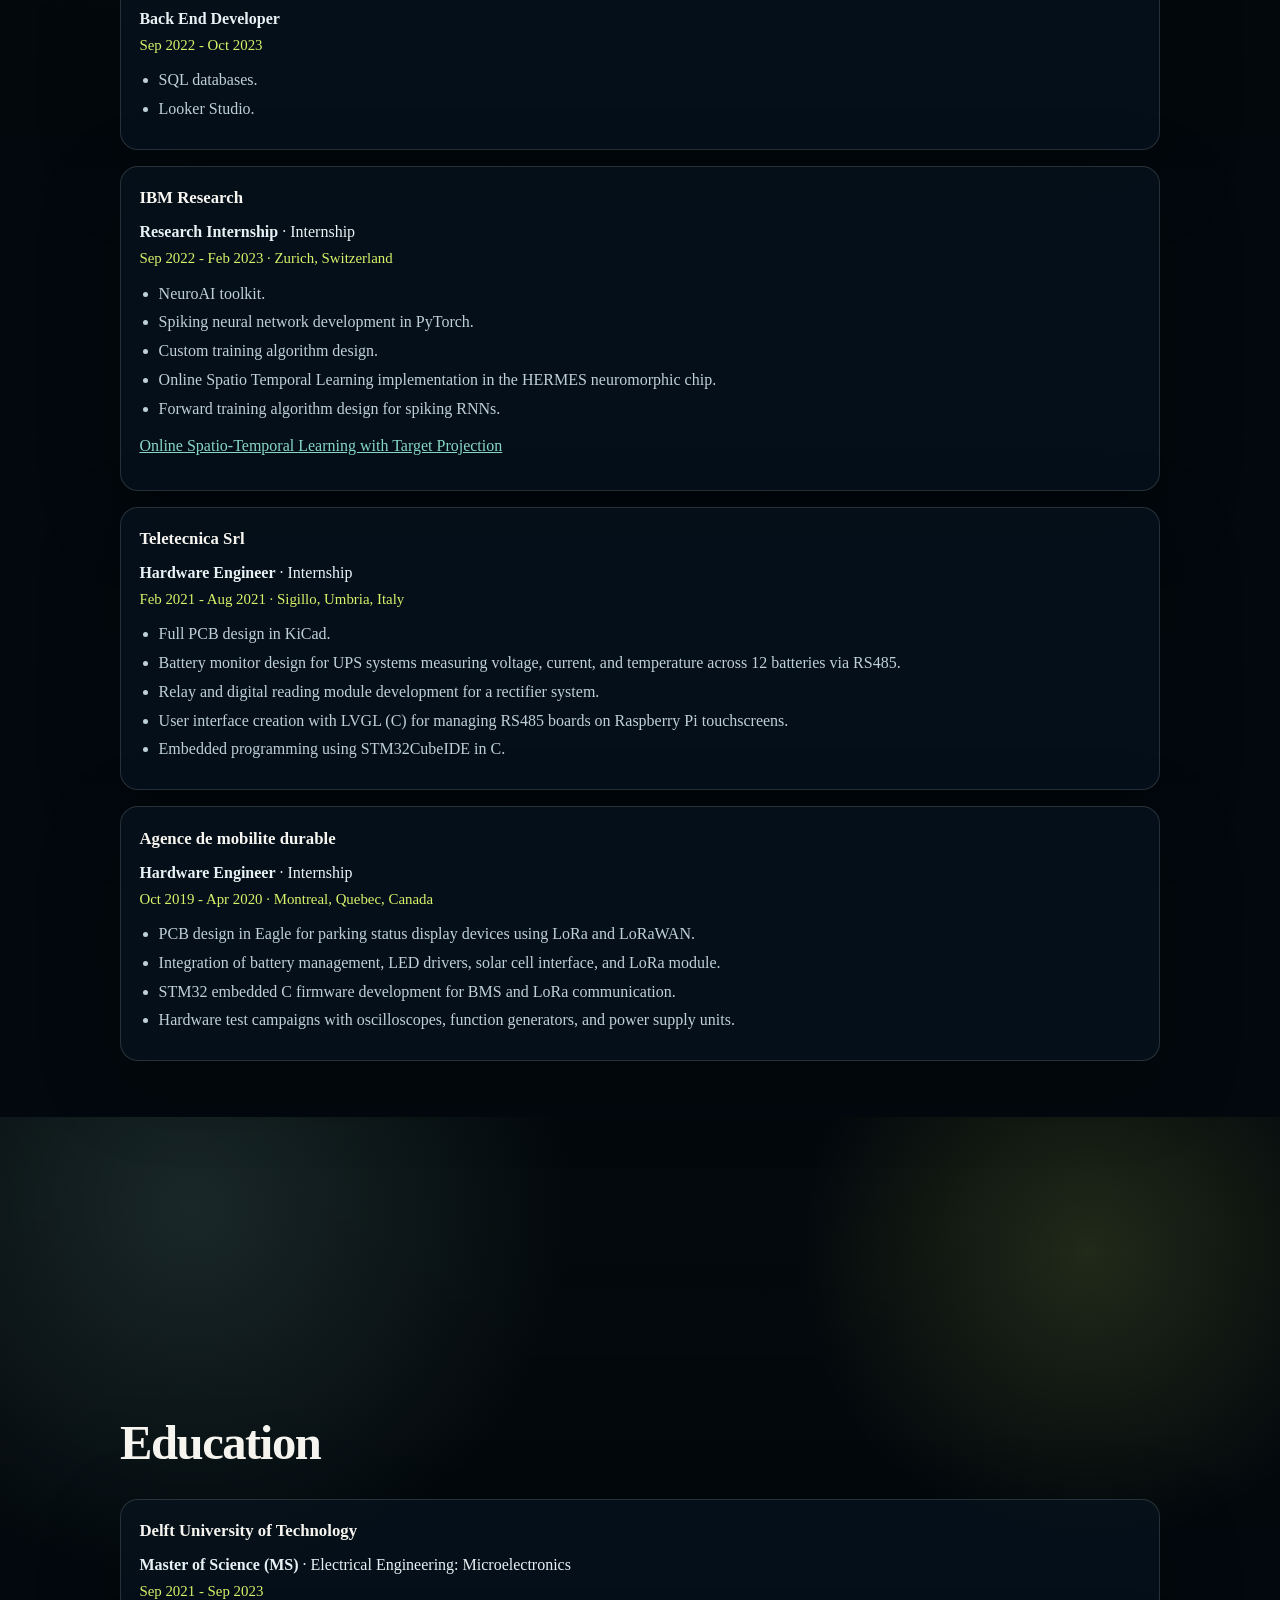
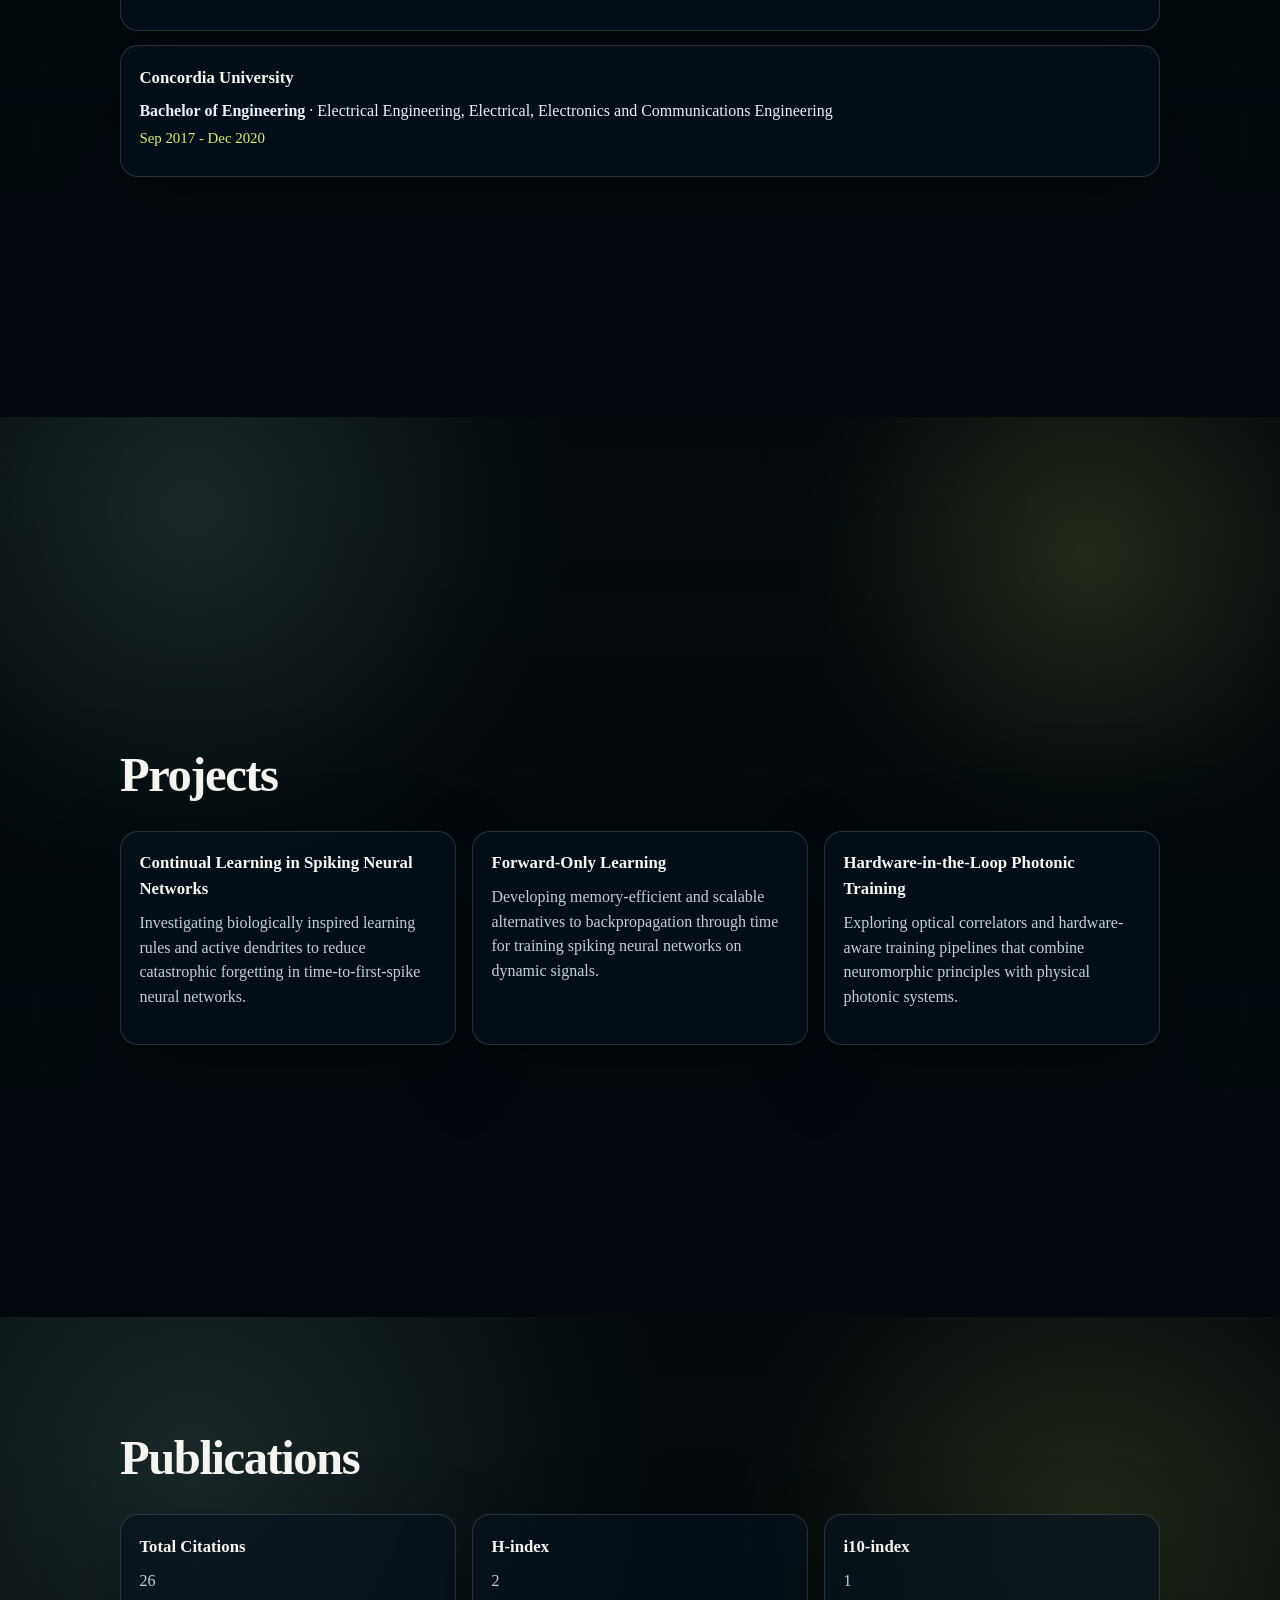
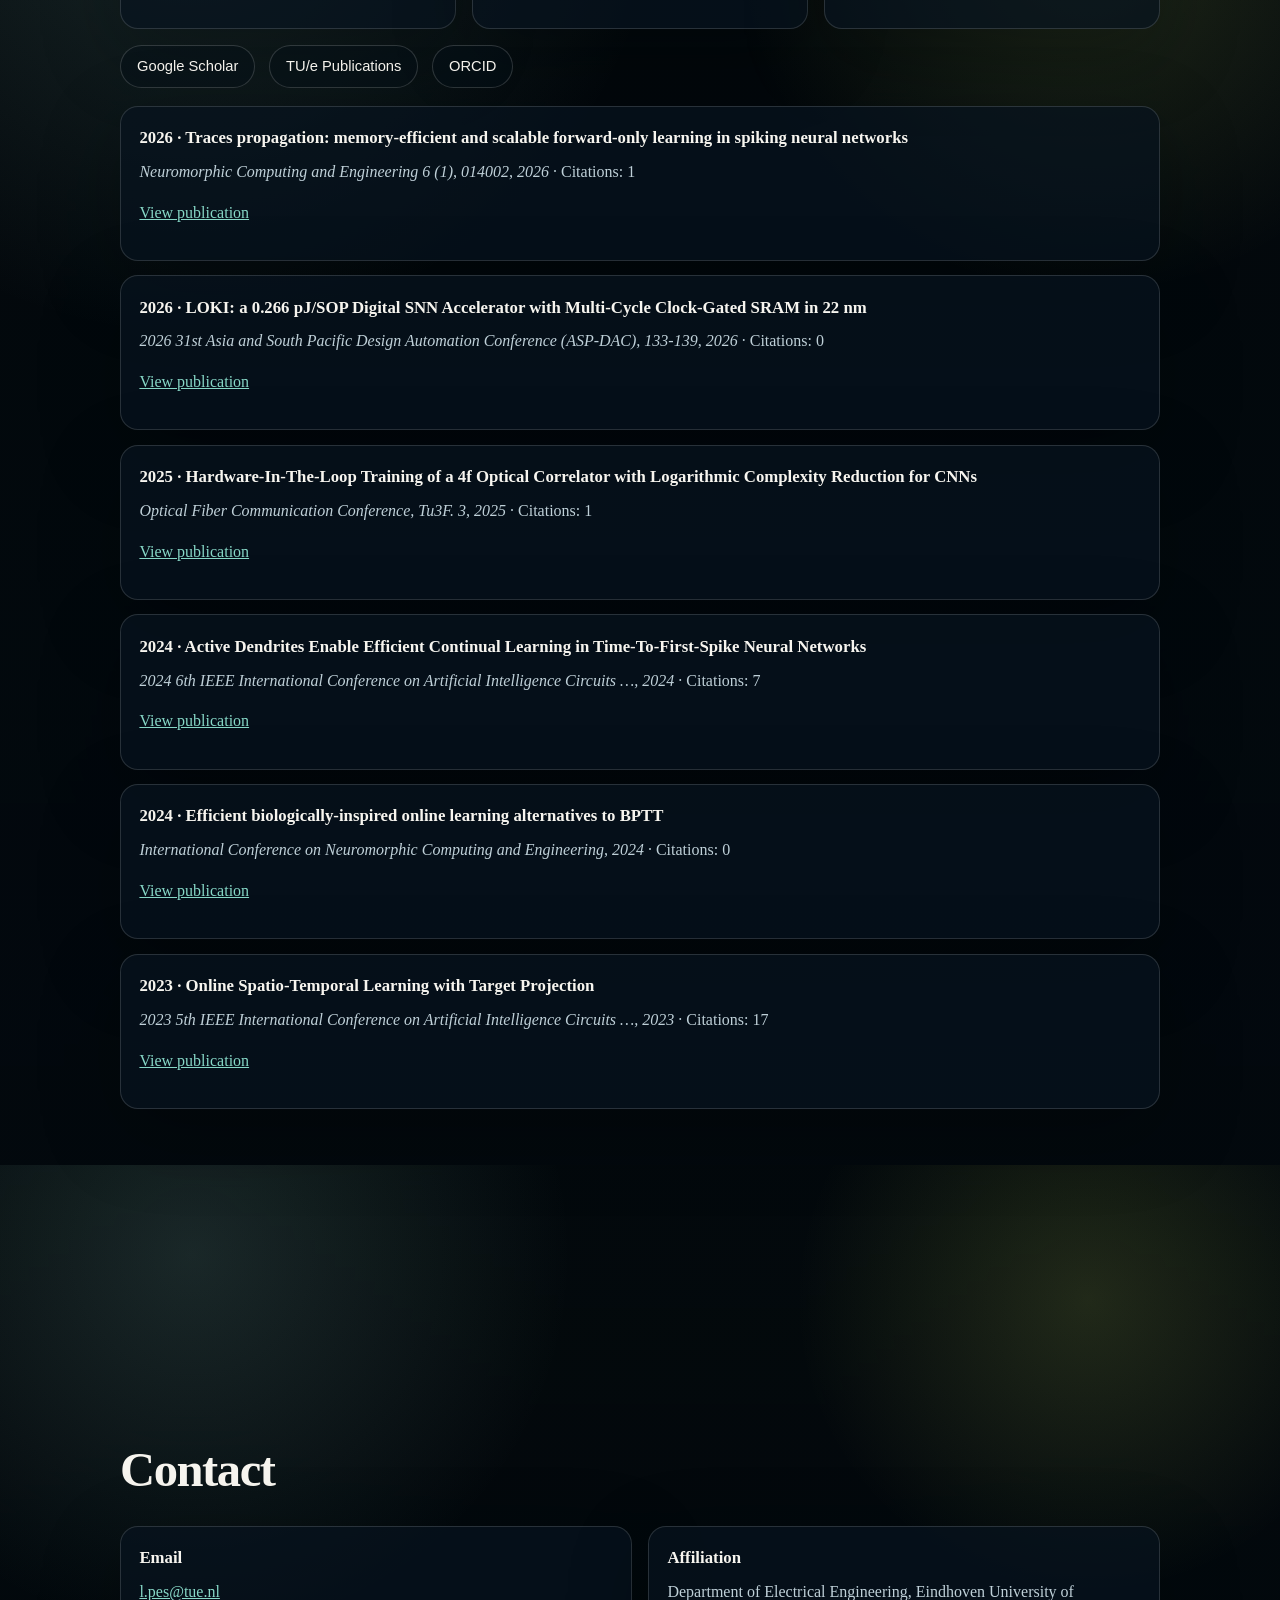
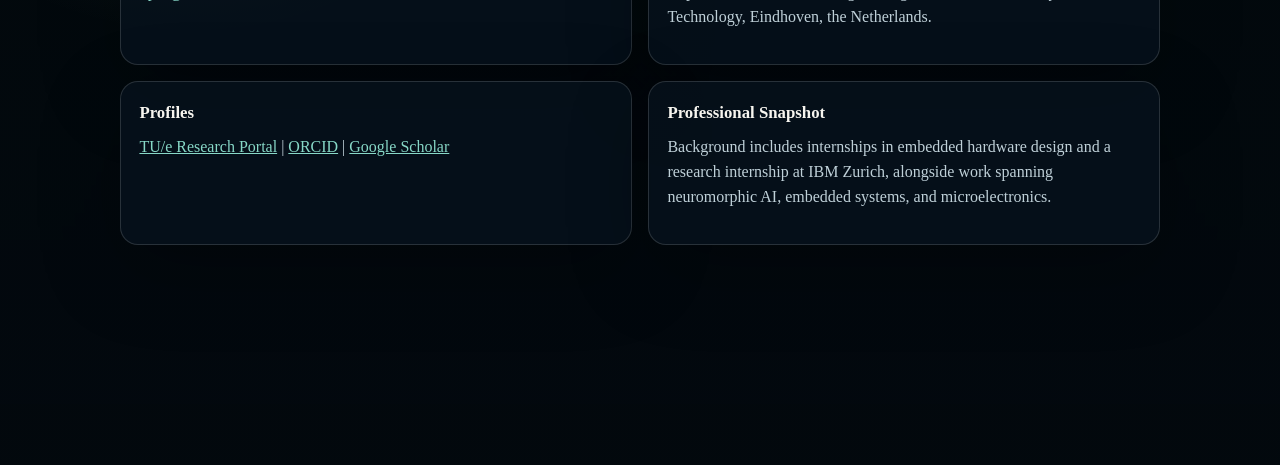
==== commit 3401e2f2: "backgroudn" ====
--- a/index.html
+++ b/index.html
@@ -5,10 +5,11 @@
   <meta name="viewport" content="width=device-width, initial-scale=1.0">
   <title>Lorenzo Pes | Researcher</title>
   <meta name="description" content="Website for Lorenzo Pes, doctoral candidate in Electrical Engineering at Eindhoven University of Technology.">
-  <link rel="preconnect" href="https://images.squarespace-cdn.com" crossorigin>
   <link rel="stylesheet" href="style.css">
 </head>
 <body>
+  <iframe class="neural-desktop" src="neural_bg.html" title="Animated neural background" aria-hidden="true" tabindex="-1"></iframe>
+
   <header class="topbar">
     <a class="brand" href="#home" aria-label="Lorenzo Pes home">LP</a>
     <button class="menu-toggle" aria-expanded="false" aria-controls="main-nav">Menu</button>
@@ -23,7 +24,7 @@
   </header>
 
   <main>
-    <section id="home" class="panel panel-home">
+    <section id="home" class="panel">
       <div class="overlay"></div>
       <div class="content">
         <div class="hero-layout">
@@ -55,7 +56,7 @@
       </div>
     </section>
 
-    <section id="career" class="panel panel-career">
+    <section id="career" class="panel">
       <div class="overlay"></div>
       <div class="content">
         <h2>Career</h2>
@@ -132,7 +133,7 @@
       </div>
     </section>
 
-    <section id="education" class="panel panel-education">
+    <section id="education" class="panel">
       <div class="overlay"></div>
       <div class="content">
         <h2>Education</h2>
@@ -151,7 +152,7 @@
       </div>
     </section>
 
-    <section id="projects" class="panel panel-projects">
+    <section id="projects" class="panel">
       <div class="overlay"></div>
       <div class="content">
         <h2>Projects</h2>
@@ -172,7 +173,7 @@
       </div>
     </section>
 
-    <section id="publications" class="panel panel-publications">
+    <section id="publications" class="panel">
       <div class="overlay"></div>
       <div class="content">
         <h2>Publications</h2>
@@ -204,7 +205,7 @@
       </div>
     </section>
 
-    <section id="contacts" class="panel panel-contacts">
+    <section id="contacts" class="panel">
       <div class="overlay"></div>
       <div class="content">
         <h2>Contact</h2>
--- a/style.css
+++ b/style.css
@@ -9,8 +9,6 @@
   --card: rgba(8, 20, 31, 0.72);
   --card-border: rgba(255, 255, 255, 0.14);
   --shadow: 0 24px 80px rgba(0, 0, 0, 0.28);
-  --home-bg: url('https://images.squarespace-cdn.com/content/v1/5da00d13f096cb70b40ce225/1595728688262-NBFU6LBEKPBT4RXXGLG7/117e%2B-%2BCopy.jpg?format=2500w');
-  --alt-bg: url('https://images.squarespace-cdn.com/content/v1/5da00d13f096cb70b40ce225/1595722653638-OU0W3CFKDF64E9LMFG1F/20200530_214643.jpg?format=2500w');
 }
 
 * {
@@ -24,9 +22,25 @@
 body {
   margin: 0;
   color: var(--text);
-  background: var(--bg-deep);
+  background: #030805;
   font-family: Georgia, "Times New Roman", serif;
   line-height: 1.55;
+}
+
+.neural-desktop {
+  position: fixed;
+  inset: 0;
+  width: 100%;
+  height: 100%;
+  border: 0;
+  z-index: 0;
+  pointer-events: none;
+}
+
+.topbar,
+main {
+  position: relative;
+  z-index: 1;
 }
 
 main {
@@ -103,19 +117,9 @@
   align-items: center;
   justify-content: center;
   padding: 6.5rem 1.2rem 3.5rem;
-  background-size: cover;
-  background-position: center;
-  background-attachment: fixed;
   scroll-margin-top: 4.8rem;
   scroll-snap-align: start;
 }
-
-.panel-home { background-image: var(--home-bg); }
-.panel-career { background-image: var(--home-bg); }
-.panel-education { background-image: var(--alt-bg); }
-.panel-projects { background-image: var(--home-bg); }
-.panel-publications { background-image: var(--alt-bg); }
-.panel-contacts { background-image: var(--home-bg); }
 
 .overlay {
   position: absolute;
@@ -349,8 +353,4 @@
   h1 {
     max-width: none;
   }
-
-  .panel {
-    background-attachment: scroll;
-  }
-}
+}
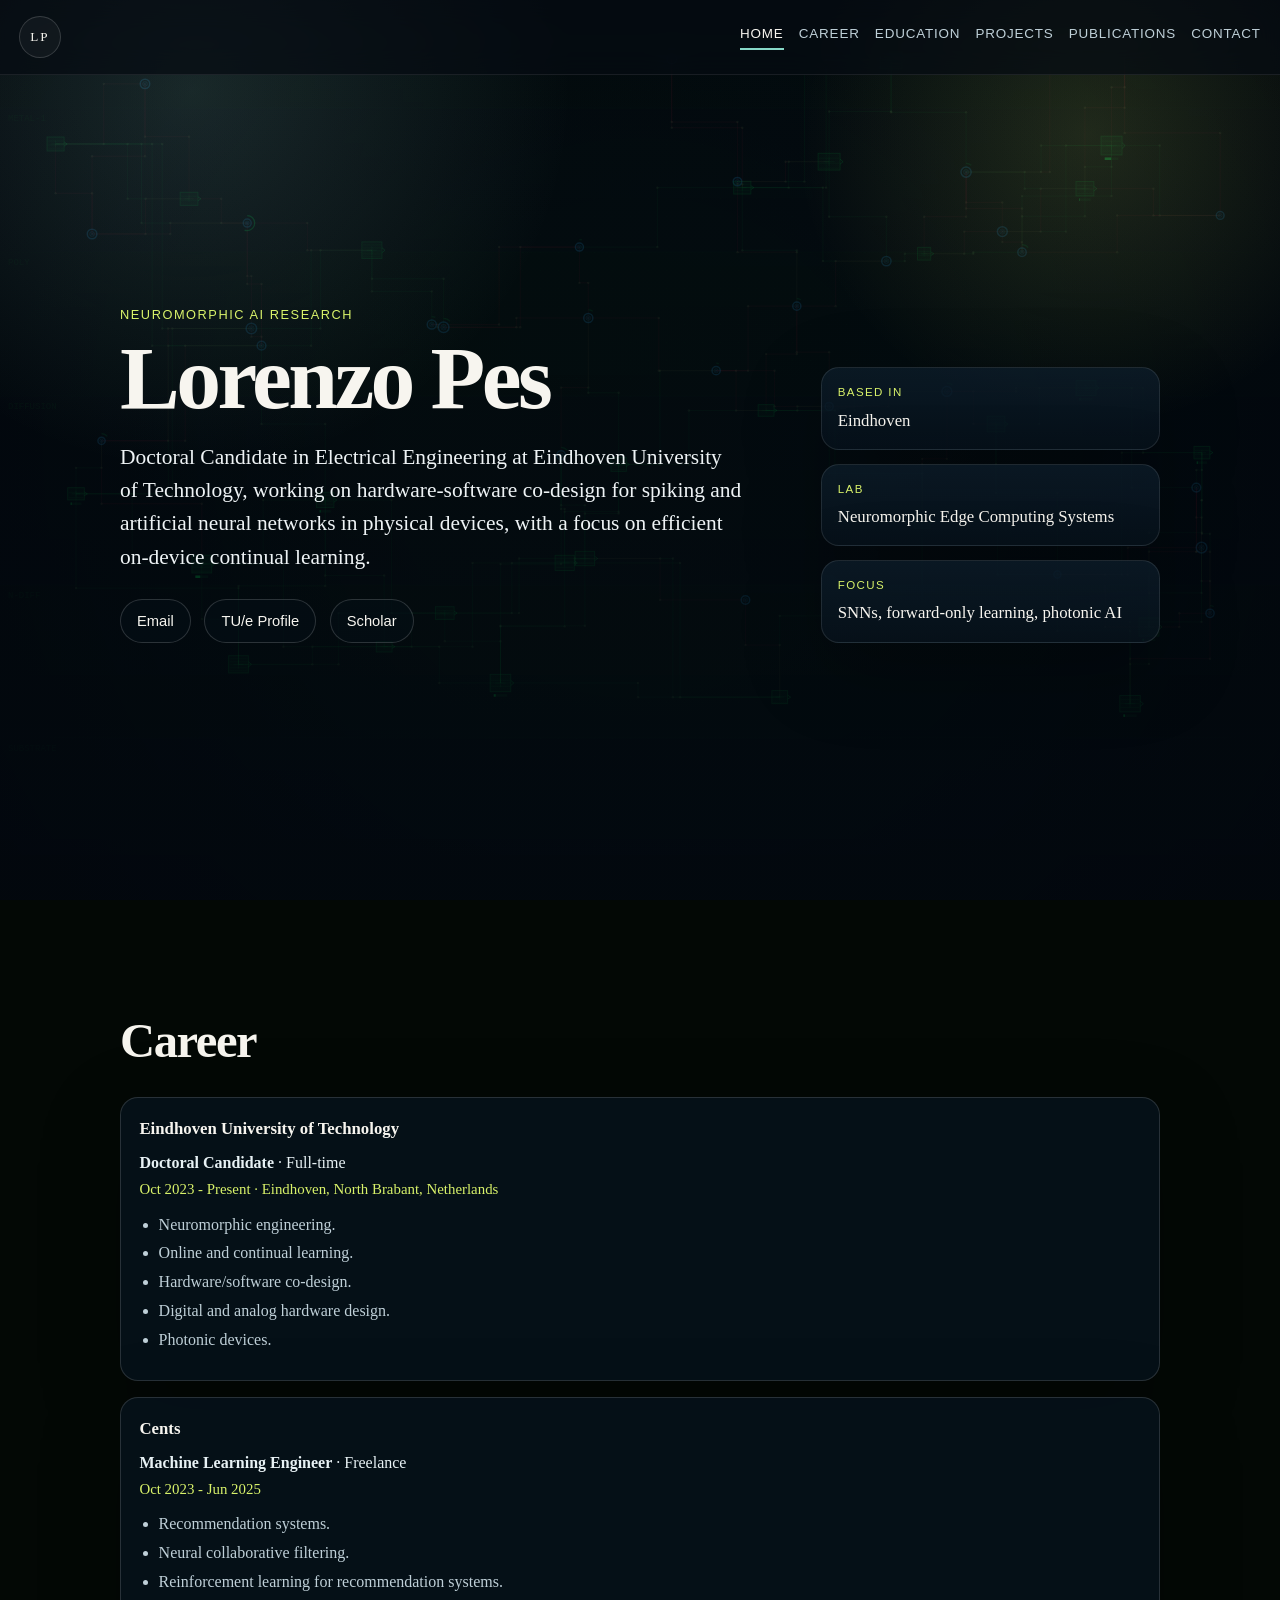
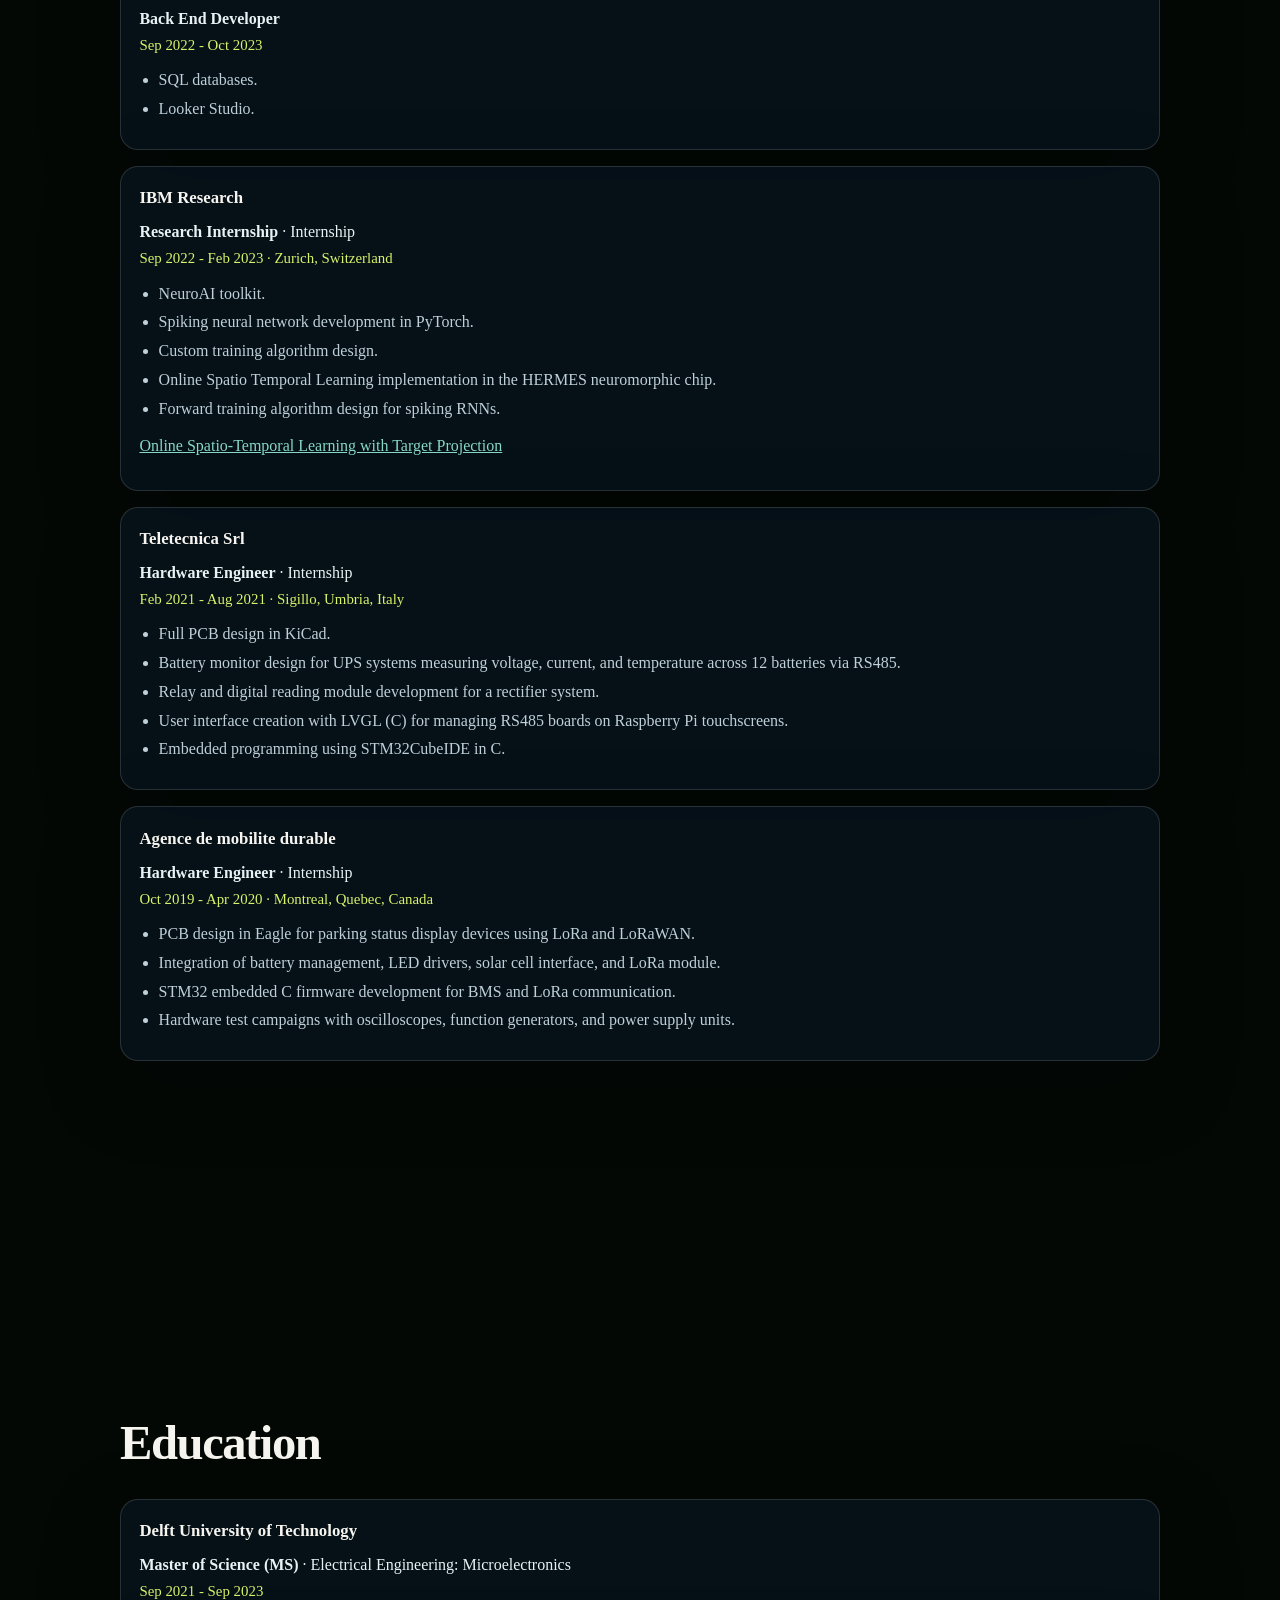
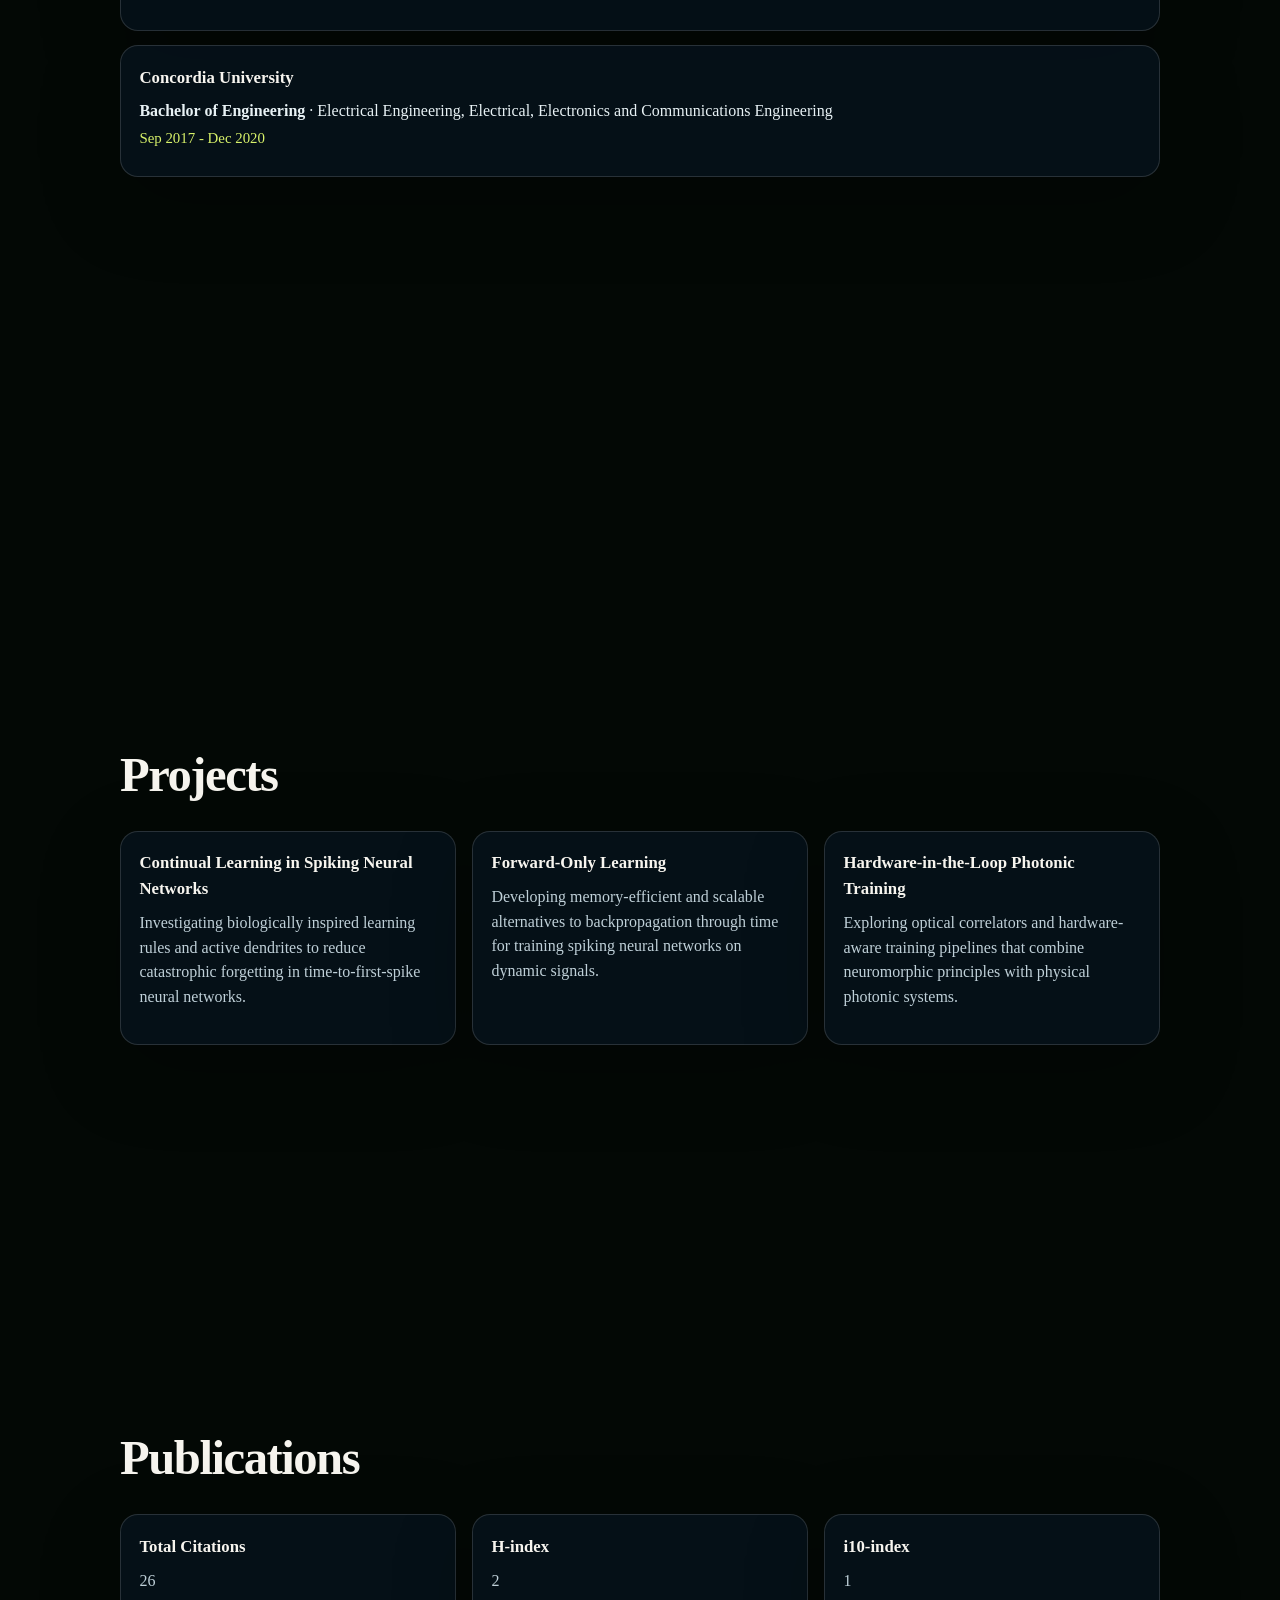
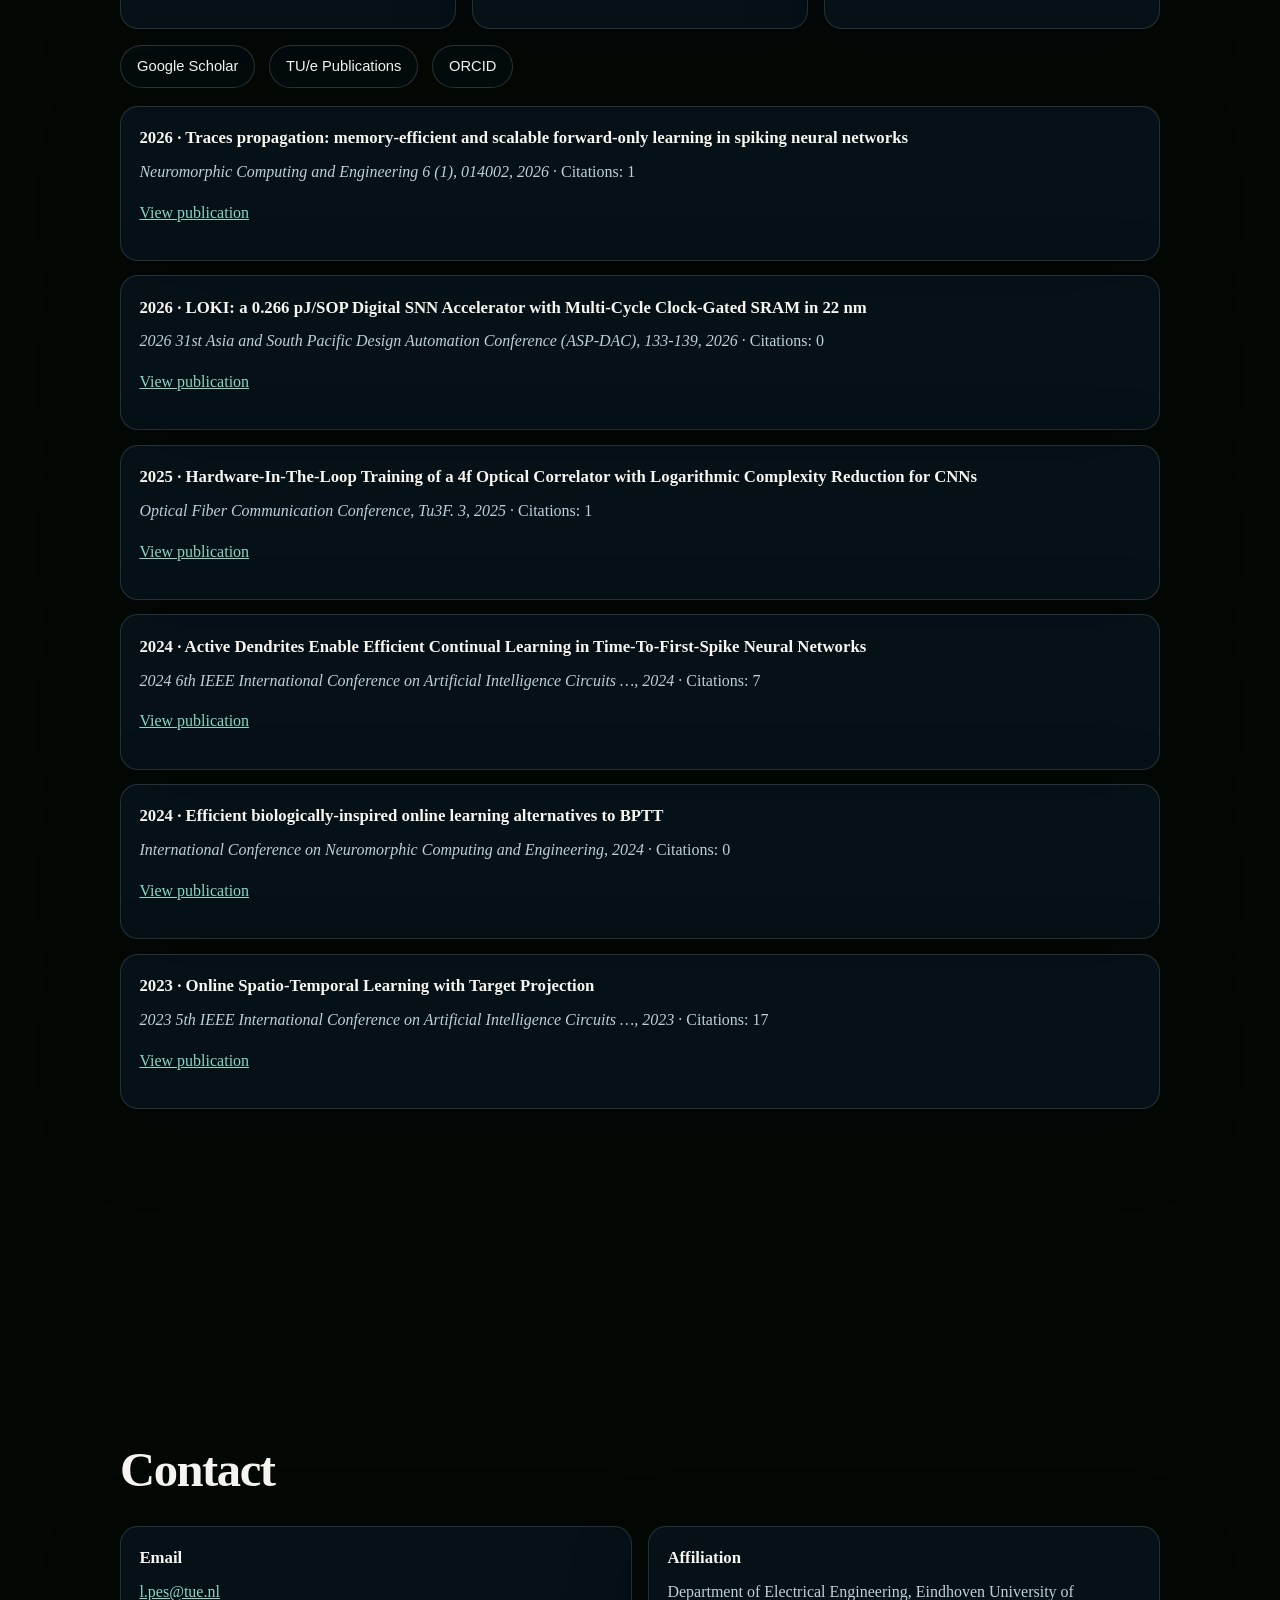
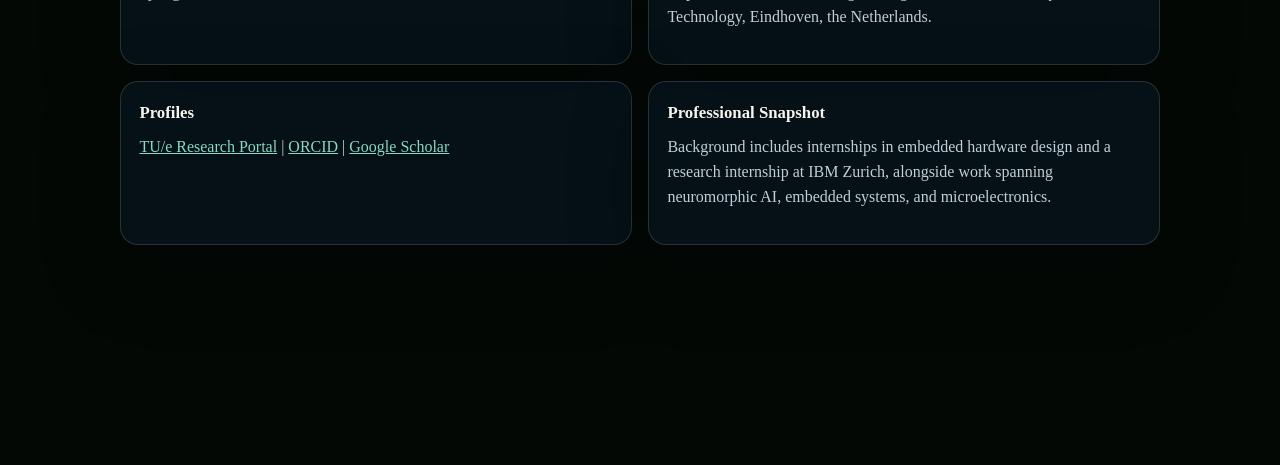
==== commit c6ab379e: "shared background" ====
--- a/index.html
+++ b/index.html
@@ -9,6 +9,7 @@
 </head>
 <body>
   <iframe class="neural-desktop" src="neural_bg.html" title="Animated neural background" aria-hidden="true" tabindex="-1"></iframe>
+  <div class="global-overlay" aria-hidden="true"></div>
 
   <header class="topbar">
     <a class="brand" href="#home" aria-label="Lorenzo Pes home">LP</a>
@@ -25,7 +26,6 @@
 
   <main>
     <section id="home" class="panel">
-      <div class="overlay"></div>
       <div class="content">
         <div class="hero-layout">
           <div class="hero-copy">
@@ -57,7 +57,6 @@
     </section>
 
     <section id="career" class="panel">
-      <div class="overlay"></div>
       <div class="content">
         <h2>Career</h2>
         <div class="list career-list">
@@ -134,7 +133,6 @@
     </section>
 
     <section id="education" class="panel">
-      <div class="overlay"></div>
       <div class="content">
         <h2>Education</h2>
         <div class="list">
@@ -153,7 +151,6 @@
     </section>
 
     <section id="projects" class="panel">
-      <div class="overlay"></div>
       <div class="content">
         <h2>Projects</h2>
         <div class="card-grid">
@@ -174,7 +171,6 @@
     </section>
 
     <section id="publications" class="panel">
-      <div class="overlay"></div>
       <div class="content">
         <h2>Publications</h2>
         <div class="card-grid three-up publication-metrics" id="publication-metrics">
@@ -206,7 +202,6 @@
     </section>
 
     <section id="contacts" class="panel">
-      <div class="overlay"></div>
       <div class="content">
         <h2>Contact</h2>
         <div class="card-grid two-up">
--- a/style.css
+++ b/style.css
@@ -35,6 +35,17 @@
   border: 0;
   z-index: 0;
   pointer-events: none;
+}
+
+.global-overlay {
+  position: fixed;
+  inset: 0;
+  z-index: 0;
+  pointer-events: none;
+  background:
+    radial-gradient(circle at 15% 10%, rgba(145, 204, 190, 0.16), transparent 28%),
+    radial-gradient(circle at 85% 15%, rgba(216, 242, 106, 0.14), transparent 22%),
+    linear-gradient(to bottom, rgba(3, 10, 18, 0.56), rgba(3, 9, 16, 0.82));
 }
 
 .topbar,
@@ -121,15 +132,6 @@
   scroll-snap-align: start;
 }
 
-.overlay {
-  position: absolute;
-  inset: 0;
-  background:
-    radial-gradient(circle at 15% 10%, rgba(145, 204, 190, 0.16), transparent 28%),
-    radial-gradient(circle at 85% 15%, rgba(216, 242, 106, 0.14), transparent 22%),
-    linear-gradient(to bottom, rgba(3, 10, 18, 0.56), rgba(3, 9, 16, 0.82));
-}
-
 .content {
   position: relative;
   width: min(1040px, 100%);
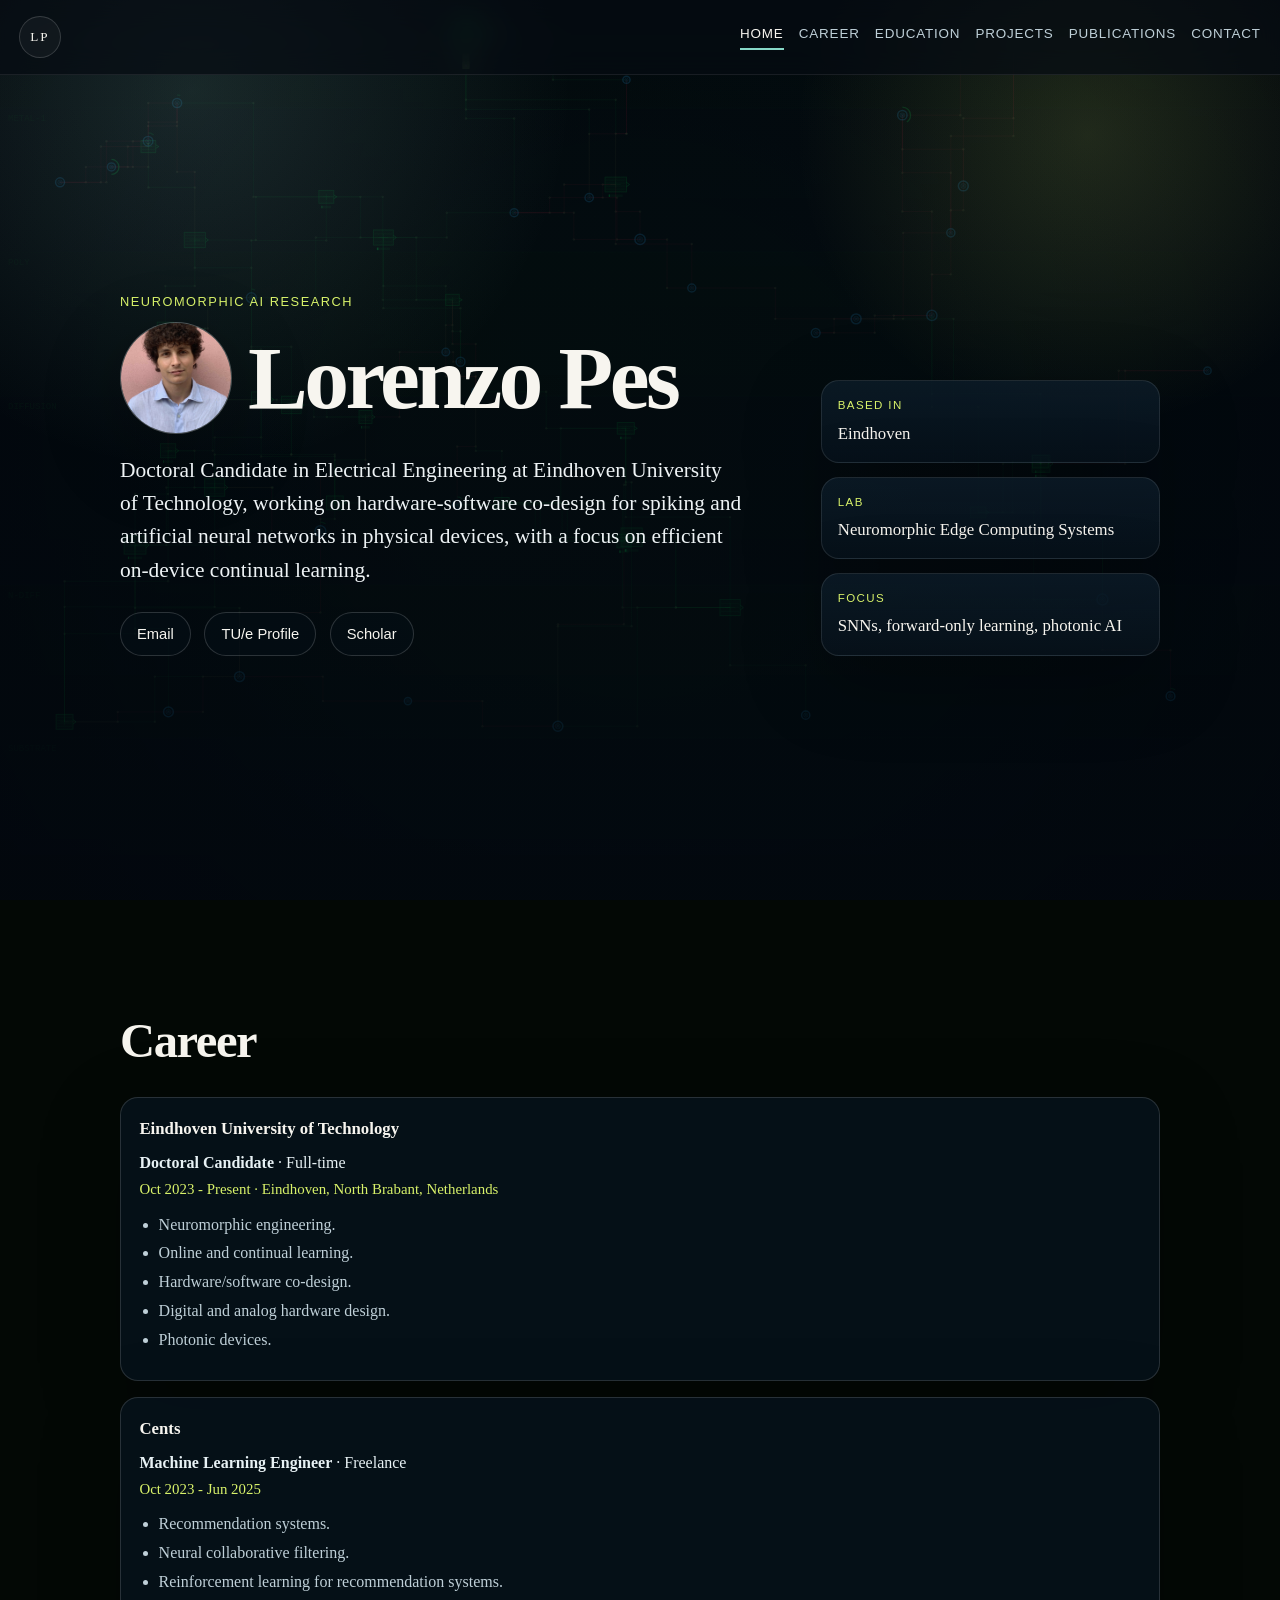
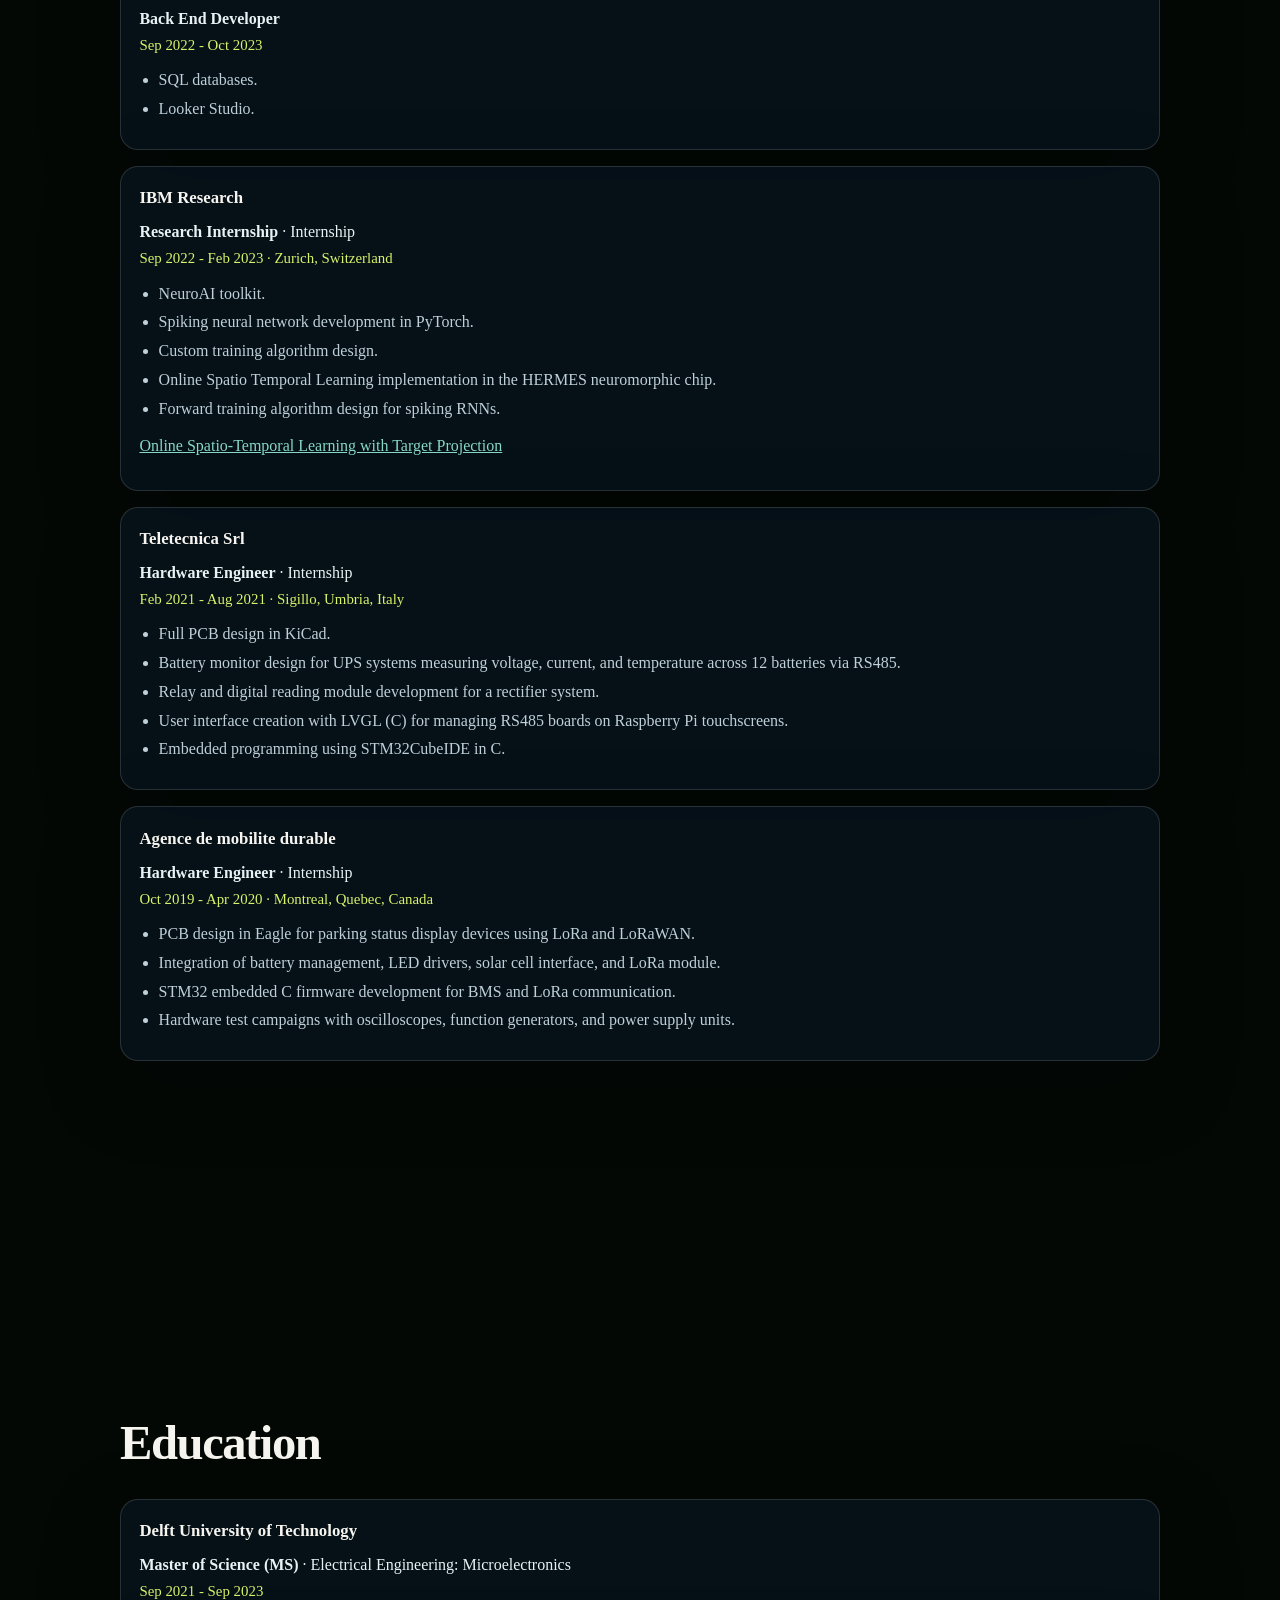
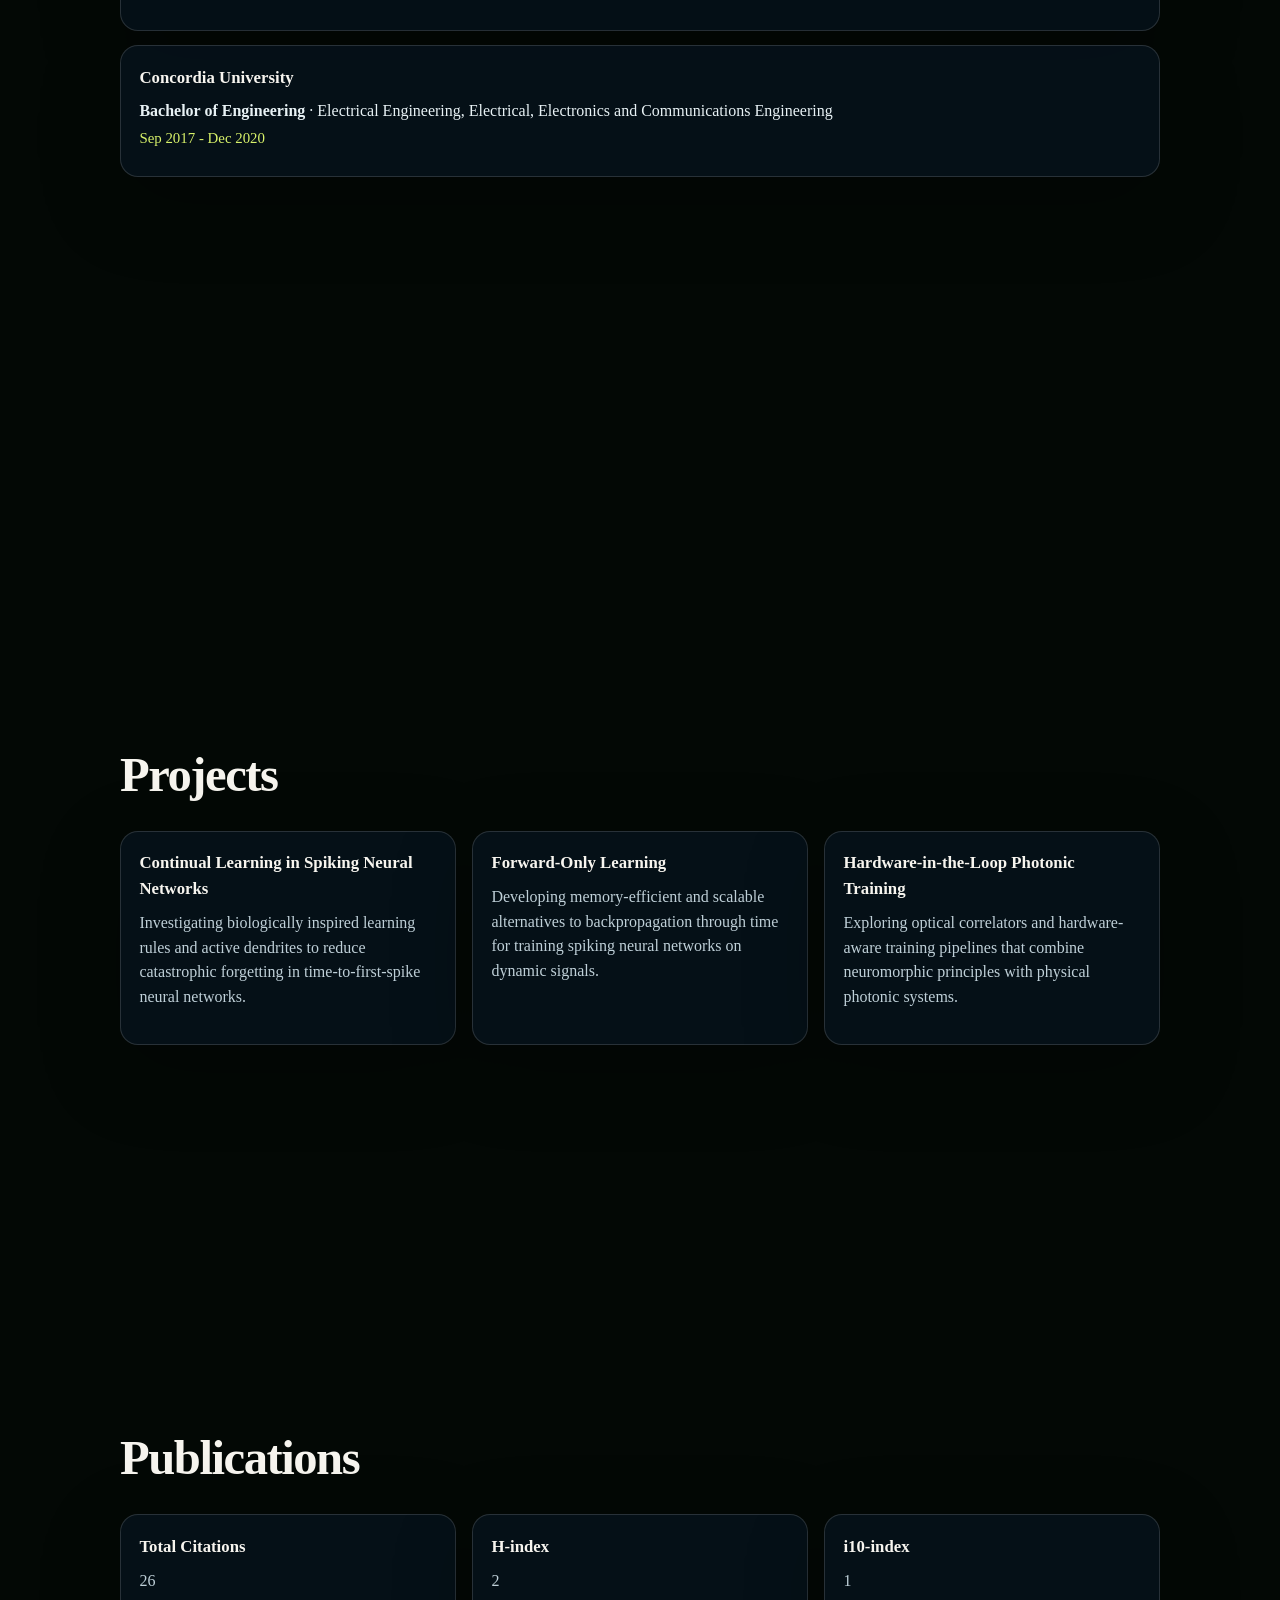
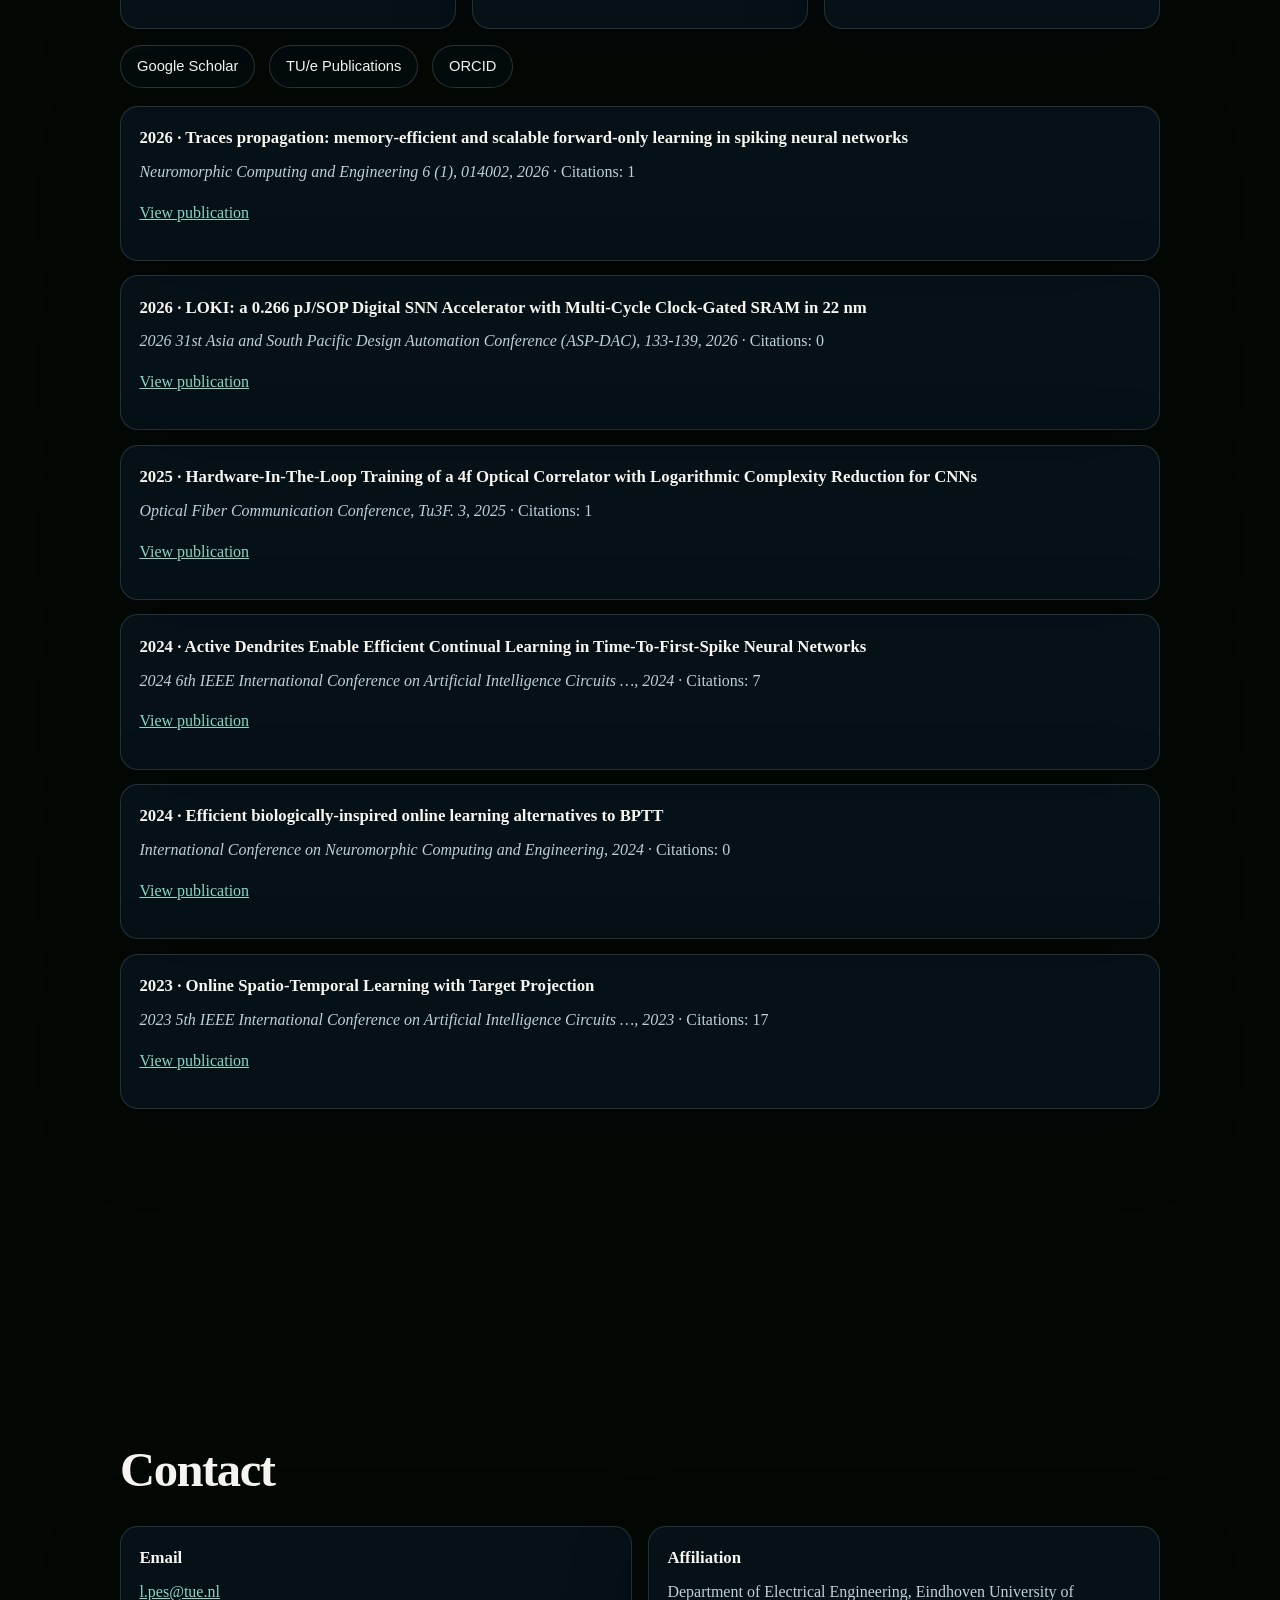
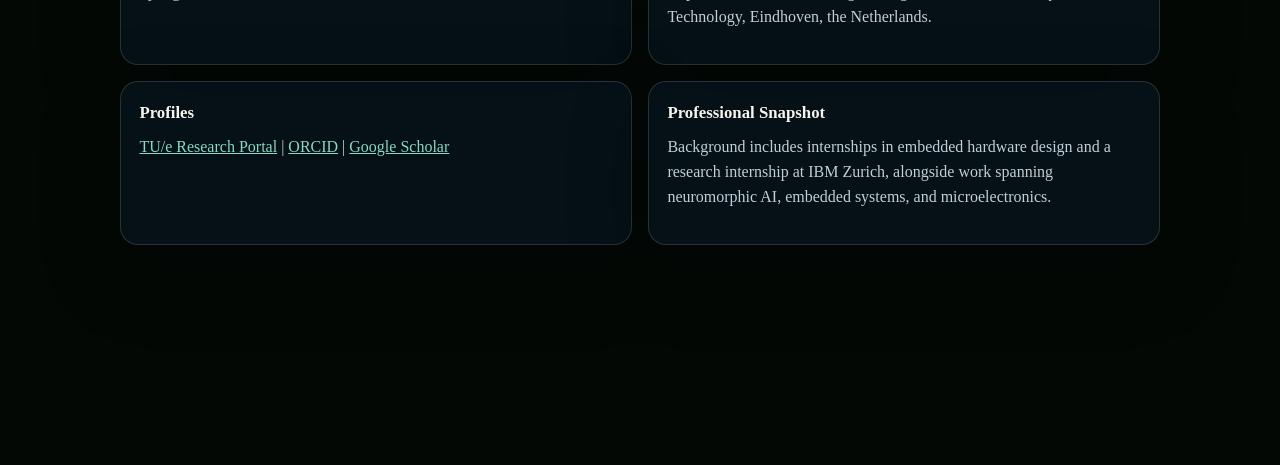
==== commit a6a2c759: "adding my pic" ====
--- a/index.html
+++ b/index.html
@@ -30,7 +30,10 @@
         <div class="hero-layout">
           <div class="hero-copy">
             <p class="eyebrow">Neuromorphic AI Research</p>
-            <h1>Lorenzo Pes</h1>
+            <div class="hero-identity">
+              <img class="profile-photo" src="profile_pic" alt="Portrait of Lorenzo Pes">
+              <h1>Lorenzo Pes</h1>
+            </div>
             <p class="lead">Doctoral Candidate in Electrical Engineering at Eindhoven University of Technology, working on hardware-software co-design for spiking and artificial neural networks in physical devices, with a focus on efficient on-device continual learning.</p>
             <div class="hero-links">
               <a href="mailto:l.pes@tue.nl">Email</a>
--- a/style.css
+++ b/style.css
@@ -149,6 +149,22 @@
   max-width: 780px;
 }
 
+.hero-identity {
+  display: flex;
+  align-items: center;
+  gap: 1rem;
+}
+
+.profile-photo {
+  width: clamp(4.75rem, 10vw, 7rem);
+  aspect-ratio: 1;
+  border-radius: 50%;
+  object-fit: cover;
+  border: 1px solid rgba(255, 255, 255, 0.22);
+  box-shadow: var(--shadow);
+  background: rgba(255, 255, 255, 0.08);
+}
+
 .eyebrow {
   margin: 0 0 0.6rem;
   letter-spacing: 0.12em;
@@ -352,6 +368,10 @@
     grid-template-columns: 1fr;
   }
 
+  .hero-identity {
+    align-items: flex-start;
+  }
+
   h1 {
     max-width: none;
   }
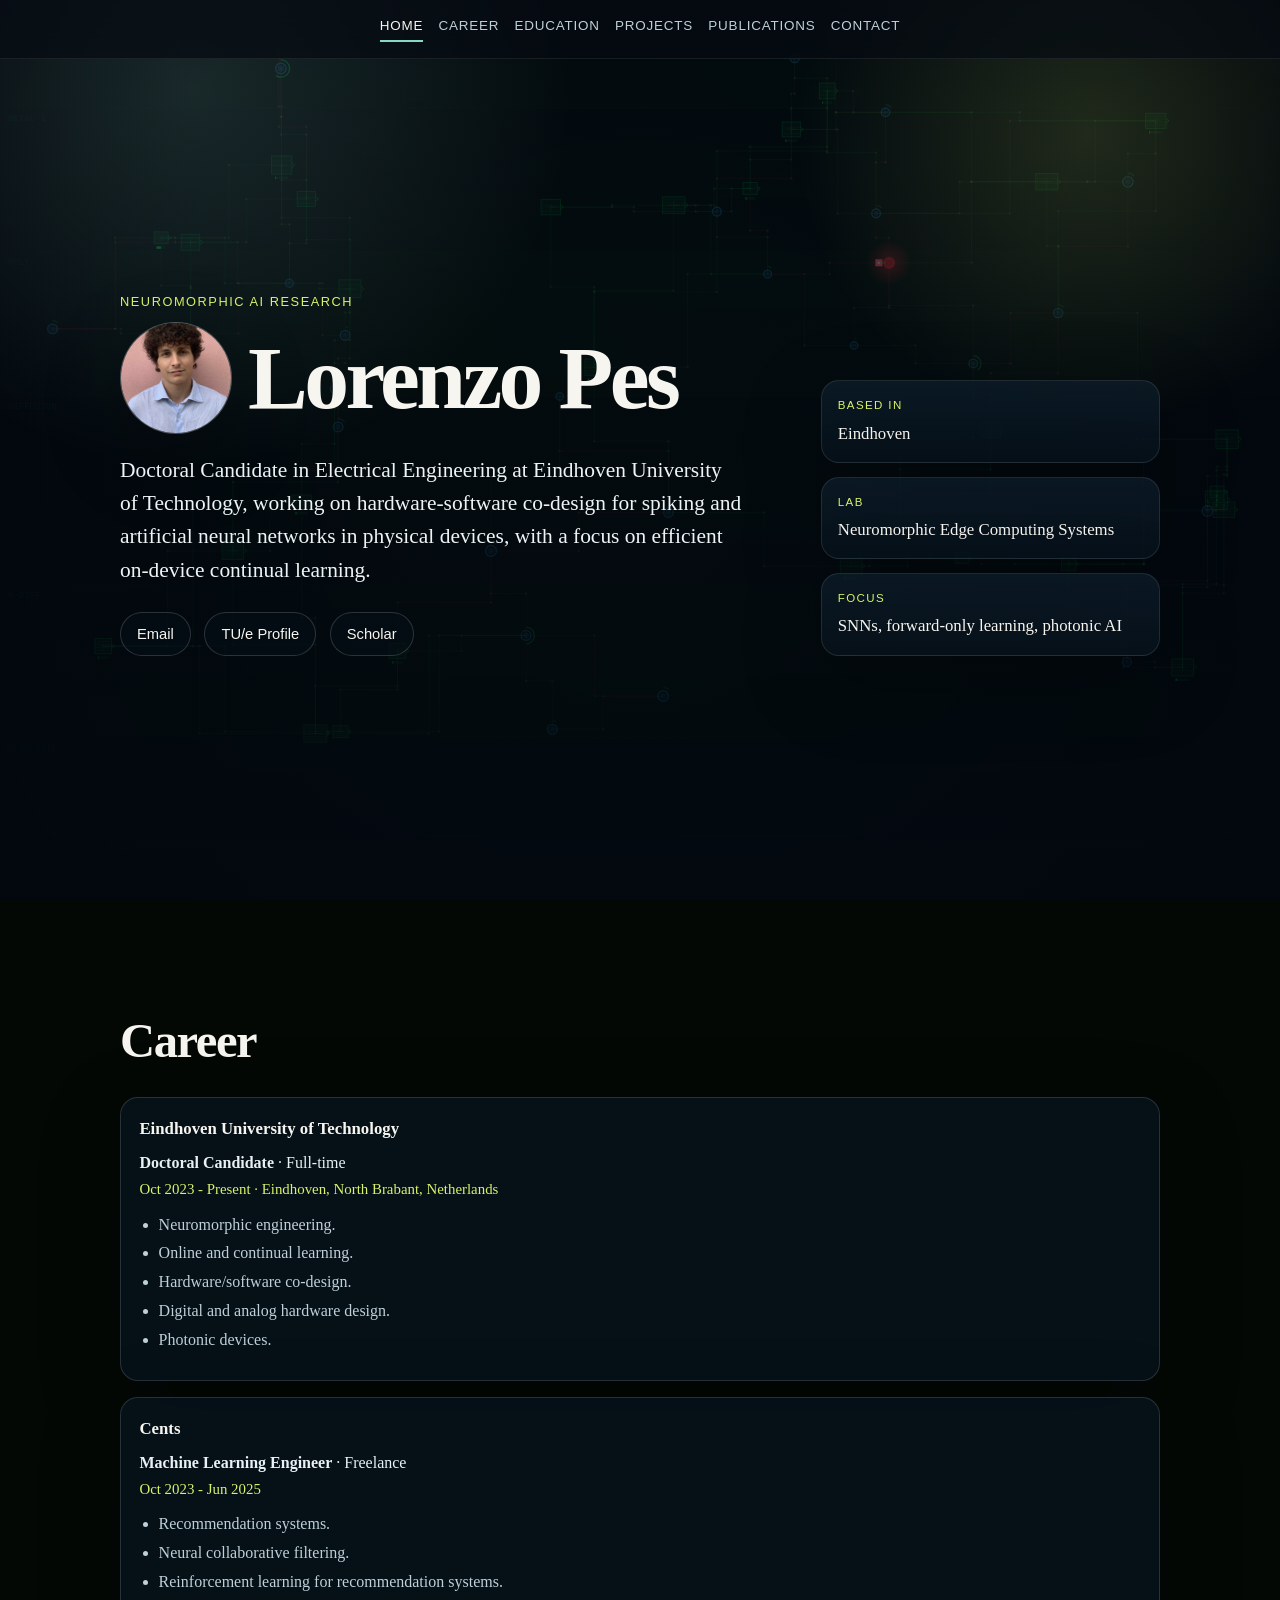
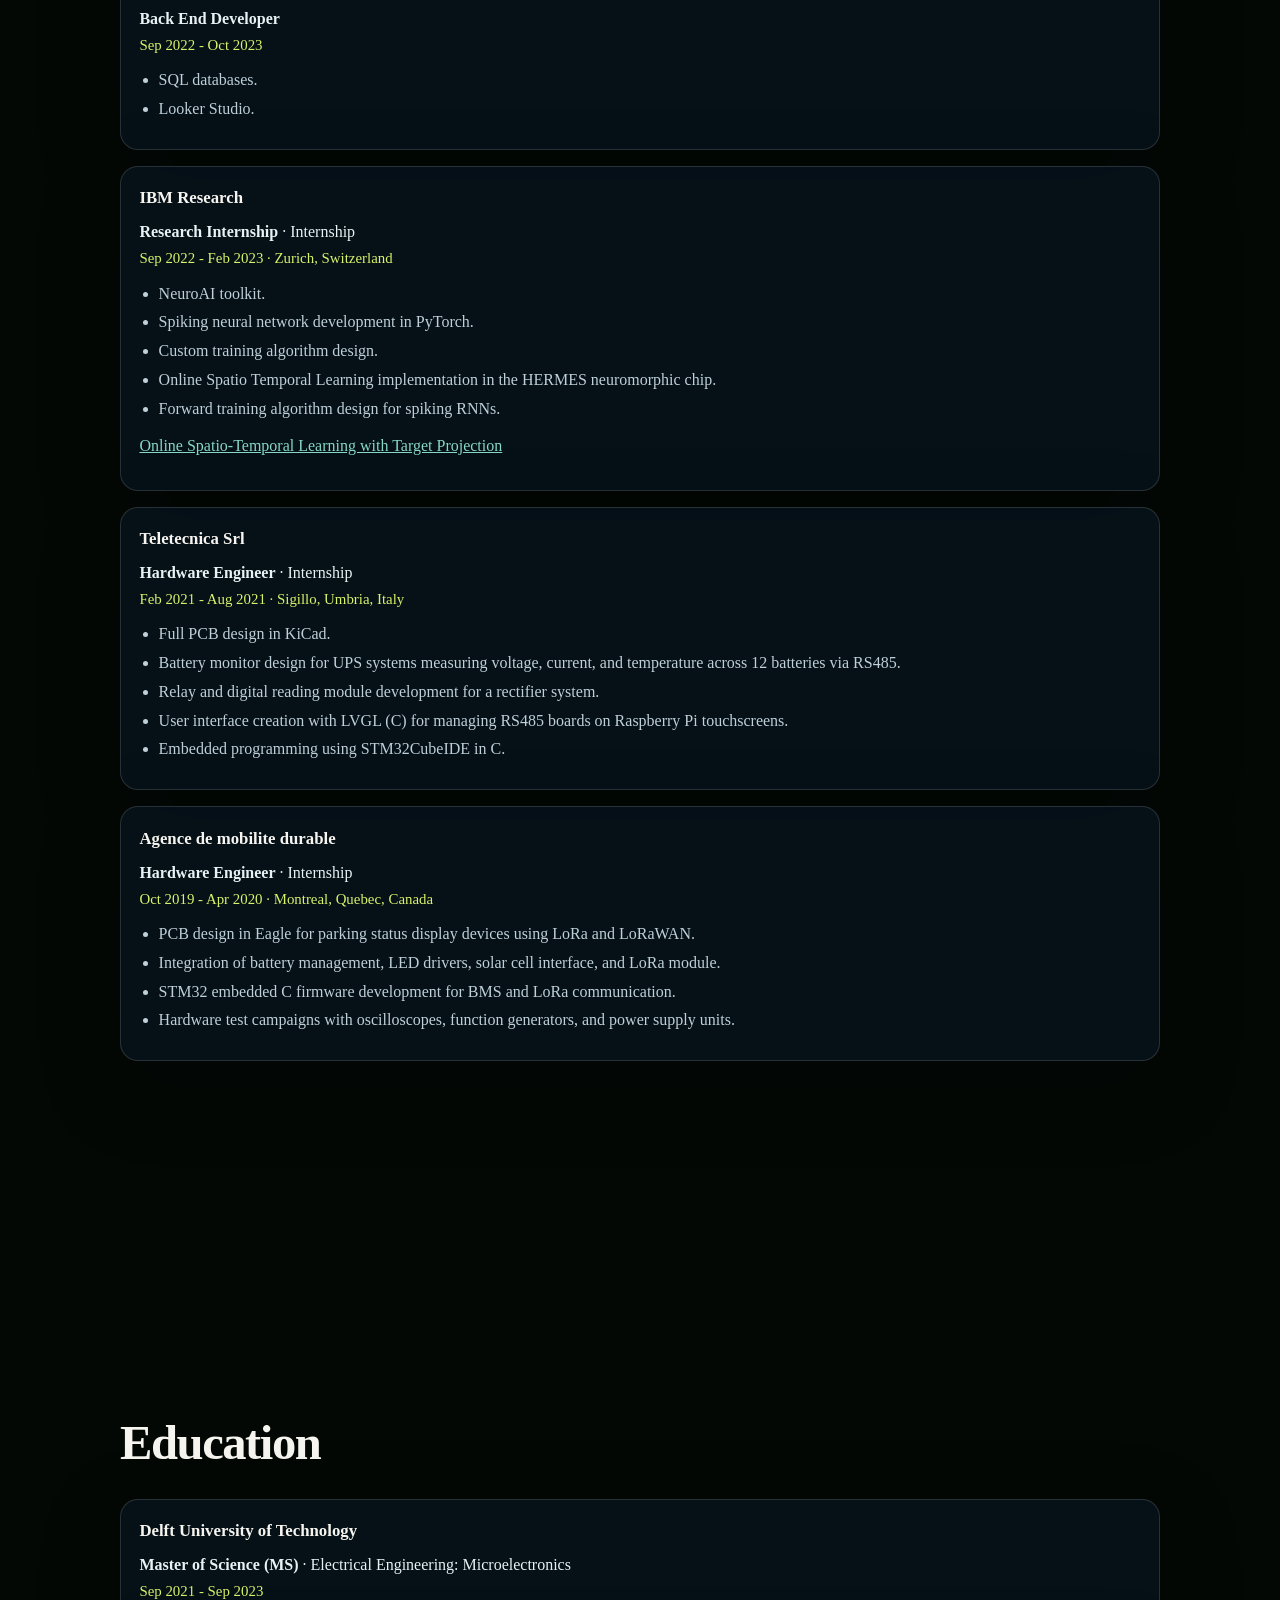
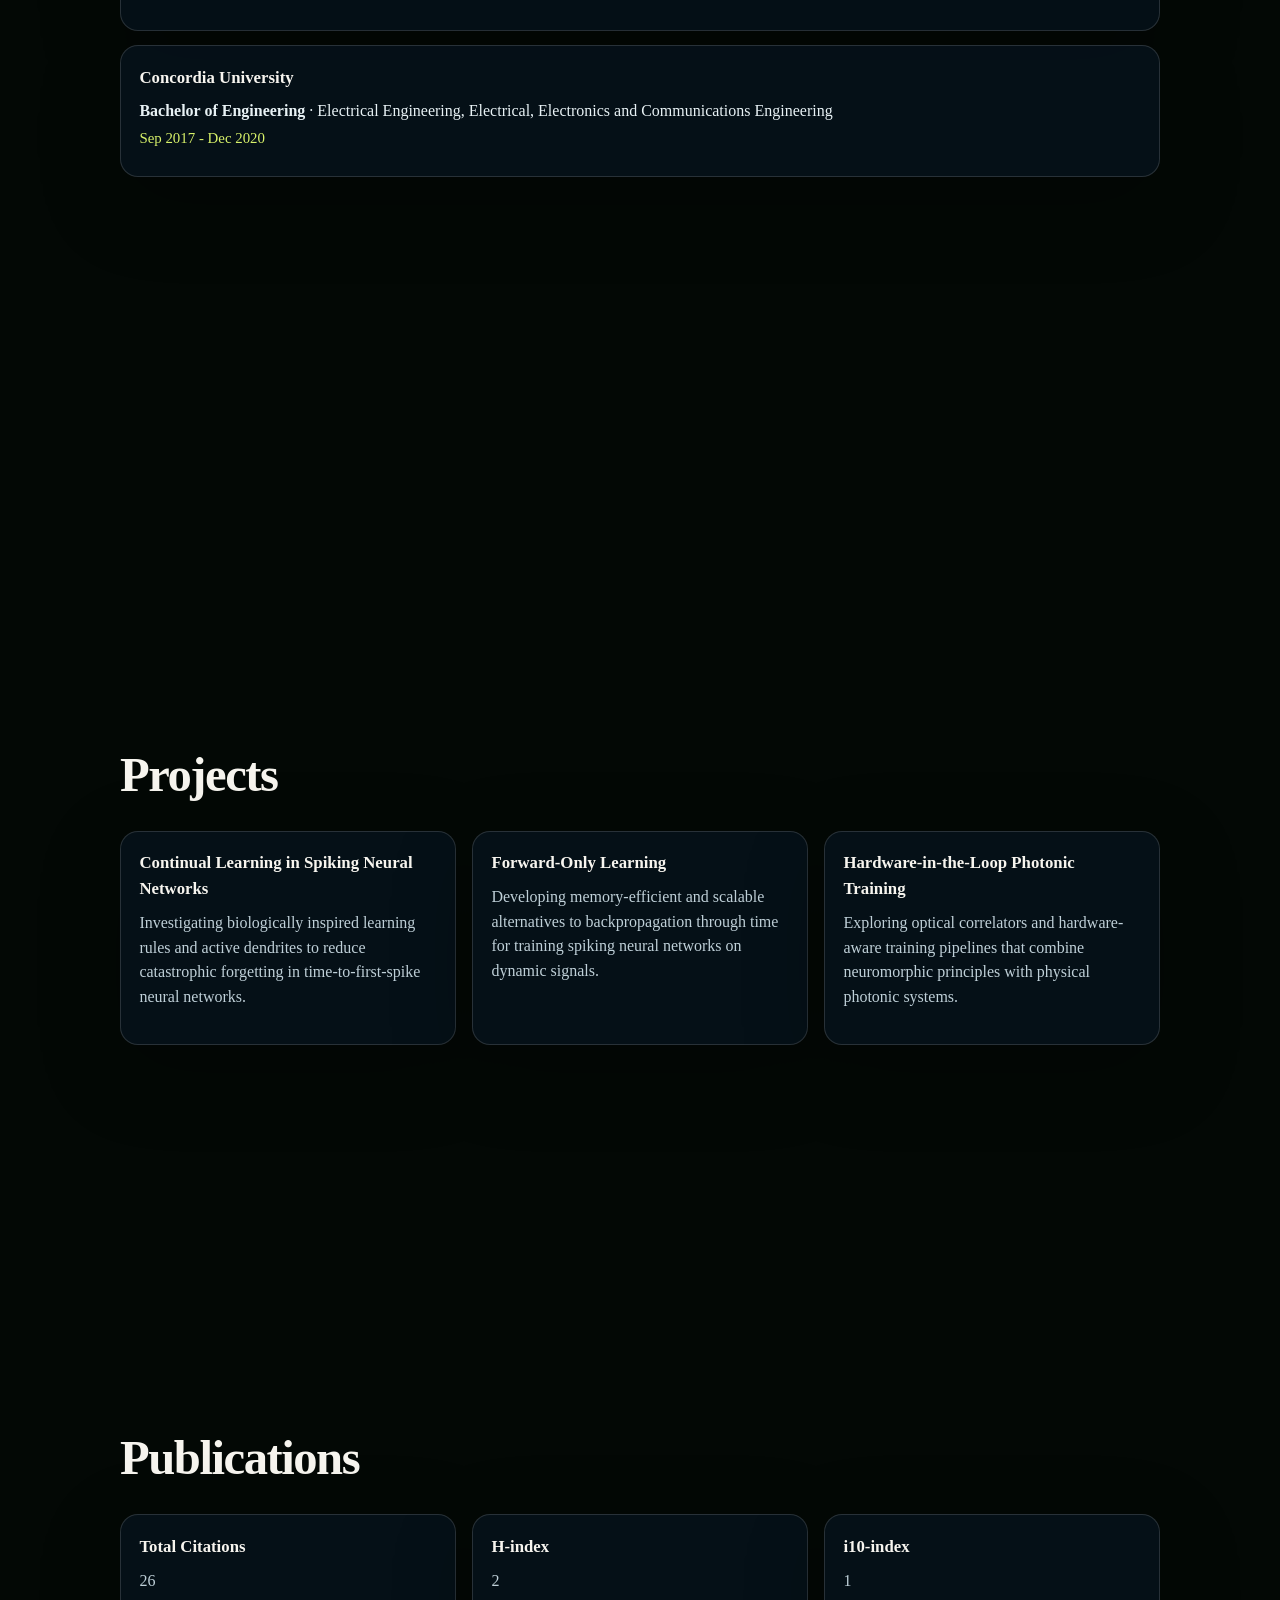
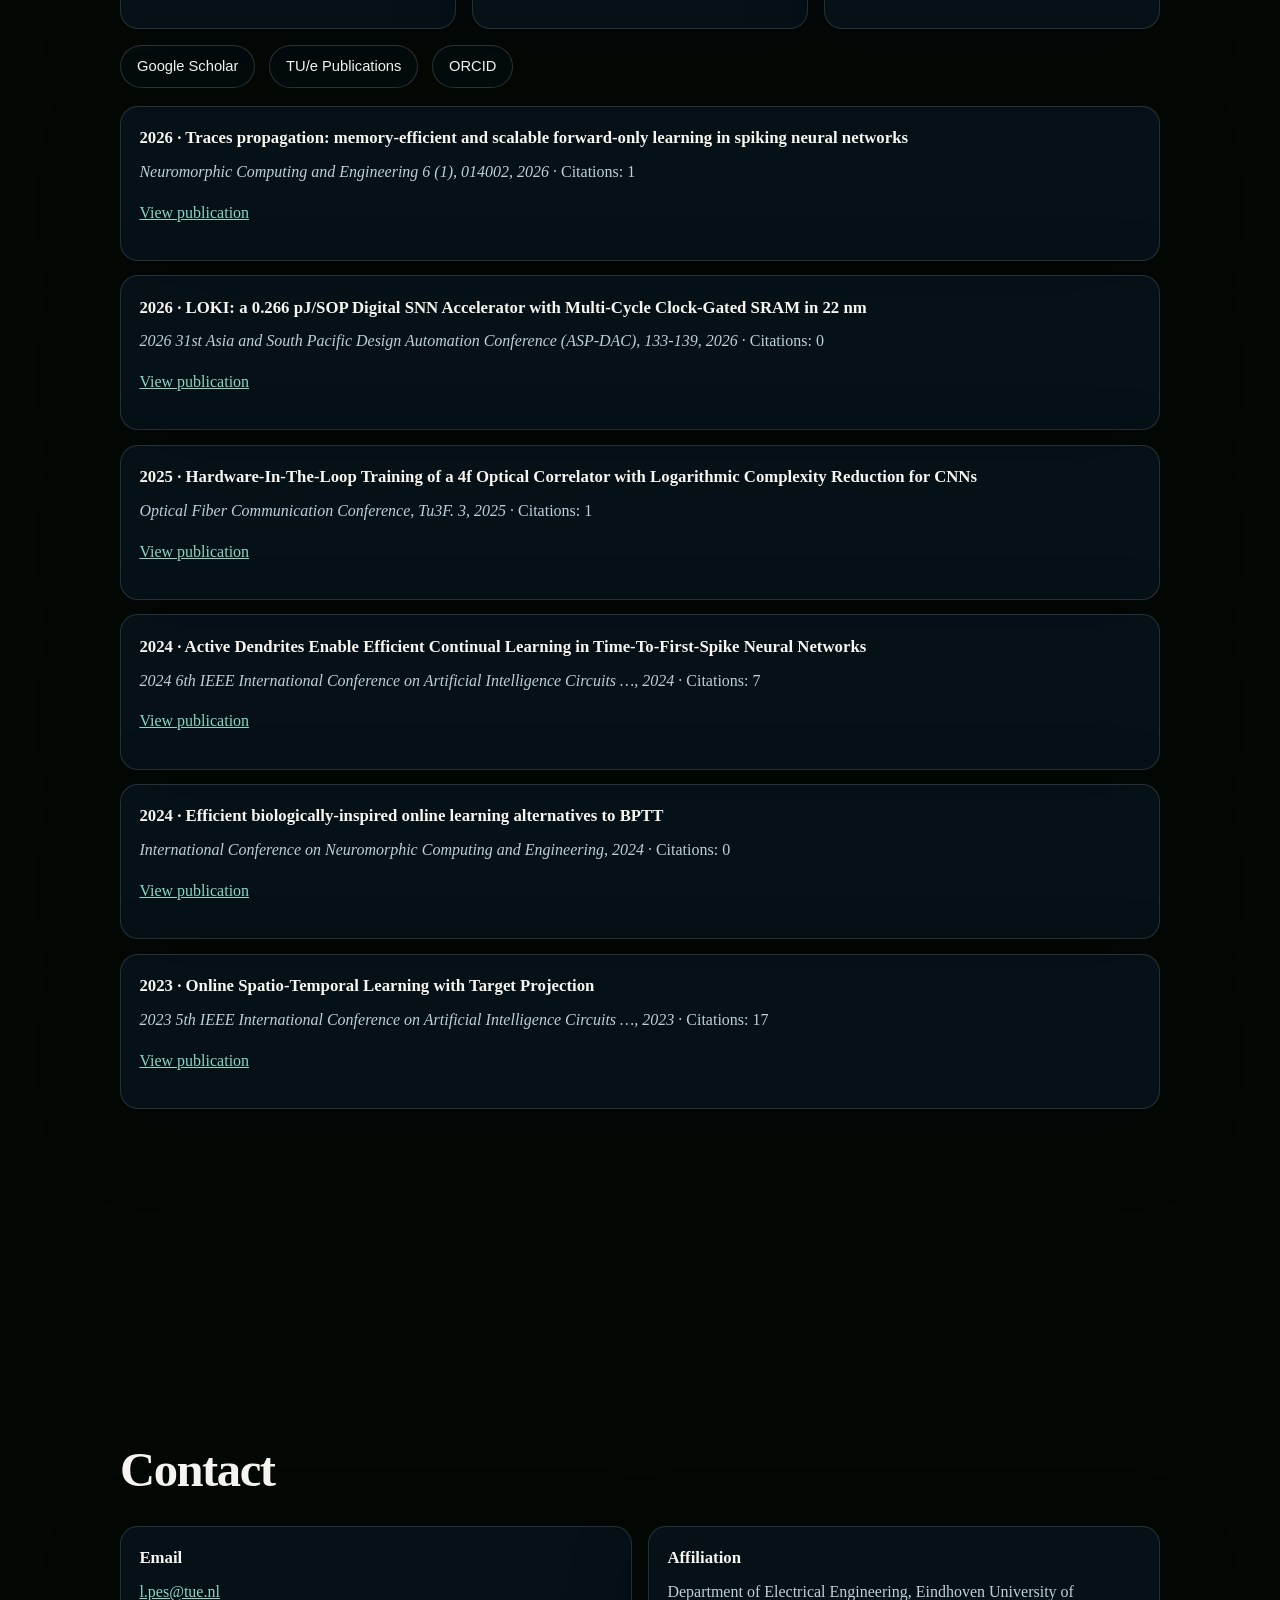
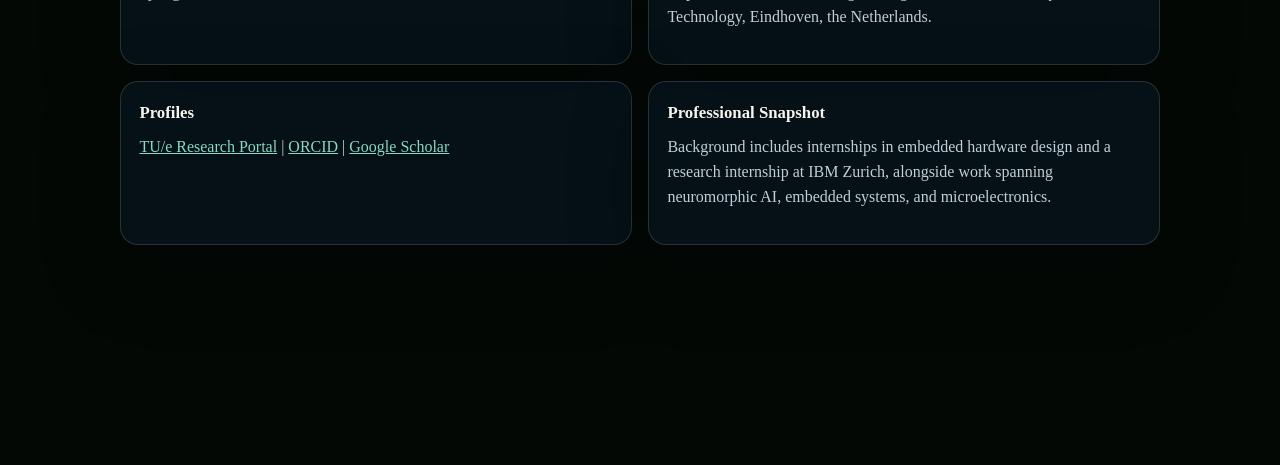
==== commit ff3328b1: "moving menu" ====
--- a/index.html
+++ b/index.html
@@ -12,7 +12,6 @@
   <div class="global-overlay" aria-hidden="true"></div>
 
   <header class="topbar">
-    <a class="brand" href="#home" aria-label="Lorenzo Pes home">LP</a>
     <button class="menu-toggle" aria-expanded="false" aria-controls="main-nav">Menu</button>
     <nav id="main-nav" class="main-nav" aria-label="Primary navigation">
       <a href="#home">Home</a>
--- a/style.css
+++ b/style.css
@@ -66,7 +66,7 @@
   z-index: 20;
   display: flex;
   align-items: center;
-  justify-content: space-between;
+  justify-content: center;
   gap: 1rem;
   padding: 1rem 1.2rem;
   background: rgba(6, 12, 18, 0.72);
@@ -74,24 +74,9 @@
   border-bottom: 1px solid rgba(255, 255, 255, 0.08);
 }
 
-.brand {
-  color: var(--text);
-  text-decoration: none;
-  width: 2.6rem;
-  height: 2.6rem;
-  display: inline-flex;
-  align-items: center;
+.main-nav {
+  display: flex;
   justify-content: center;
-  border: 1px solid rgba(255, 255, 255, 0.16);
-  border-radius: 999px;
-  font-size: 0.82rem;
-  letter-spacing: 0.16em;
-  text-transform: uppercase;
-  background: rgba(255, 255, 255, 0.04);
-}
-
-.main-nav {
-  display: flex;
   gap: 0.95rem;
 }
 
@@ -340,19 +325,22 @@
 @media (max-width: 900px) {
   .menu-toggle {
     display: inline-flex;
+    margin: 0 auto;
   }
 
   .main-nav {
     position: absolute;
     top: 100%;
-    right: 0.9rem;
-    left: 0.9rem;
+    left: 50%;
+    transform: translateX(-50%);
+    width: min(24rem, calc(100% - 1.8rem));
     display: none;
     flex-direction: column;
     padding: 0.8rem;
     background: rgba(7, 13, 18, 0.94);
     border: 1px solid rgba(255, 255, 255, 0.13);
     border-radius: 10px;
+    text-align: center;
   }
 
   .main-nav.open {
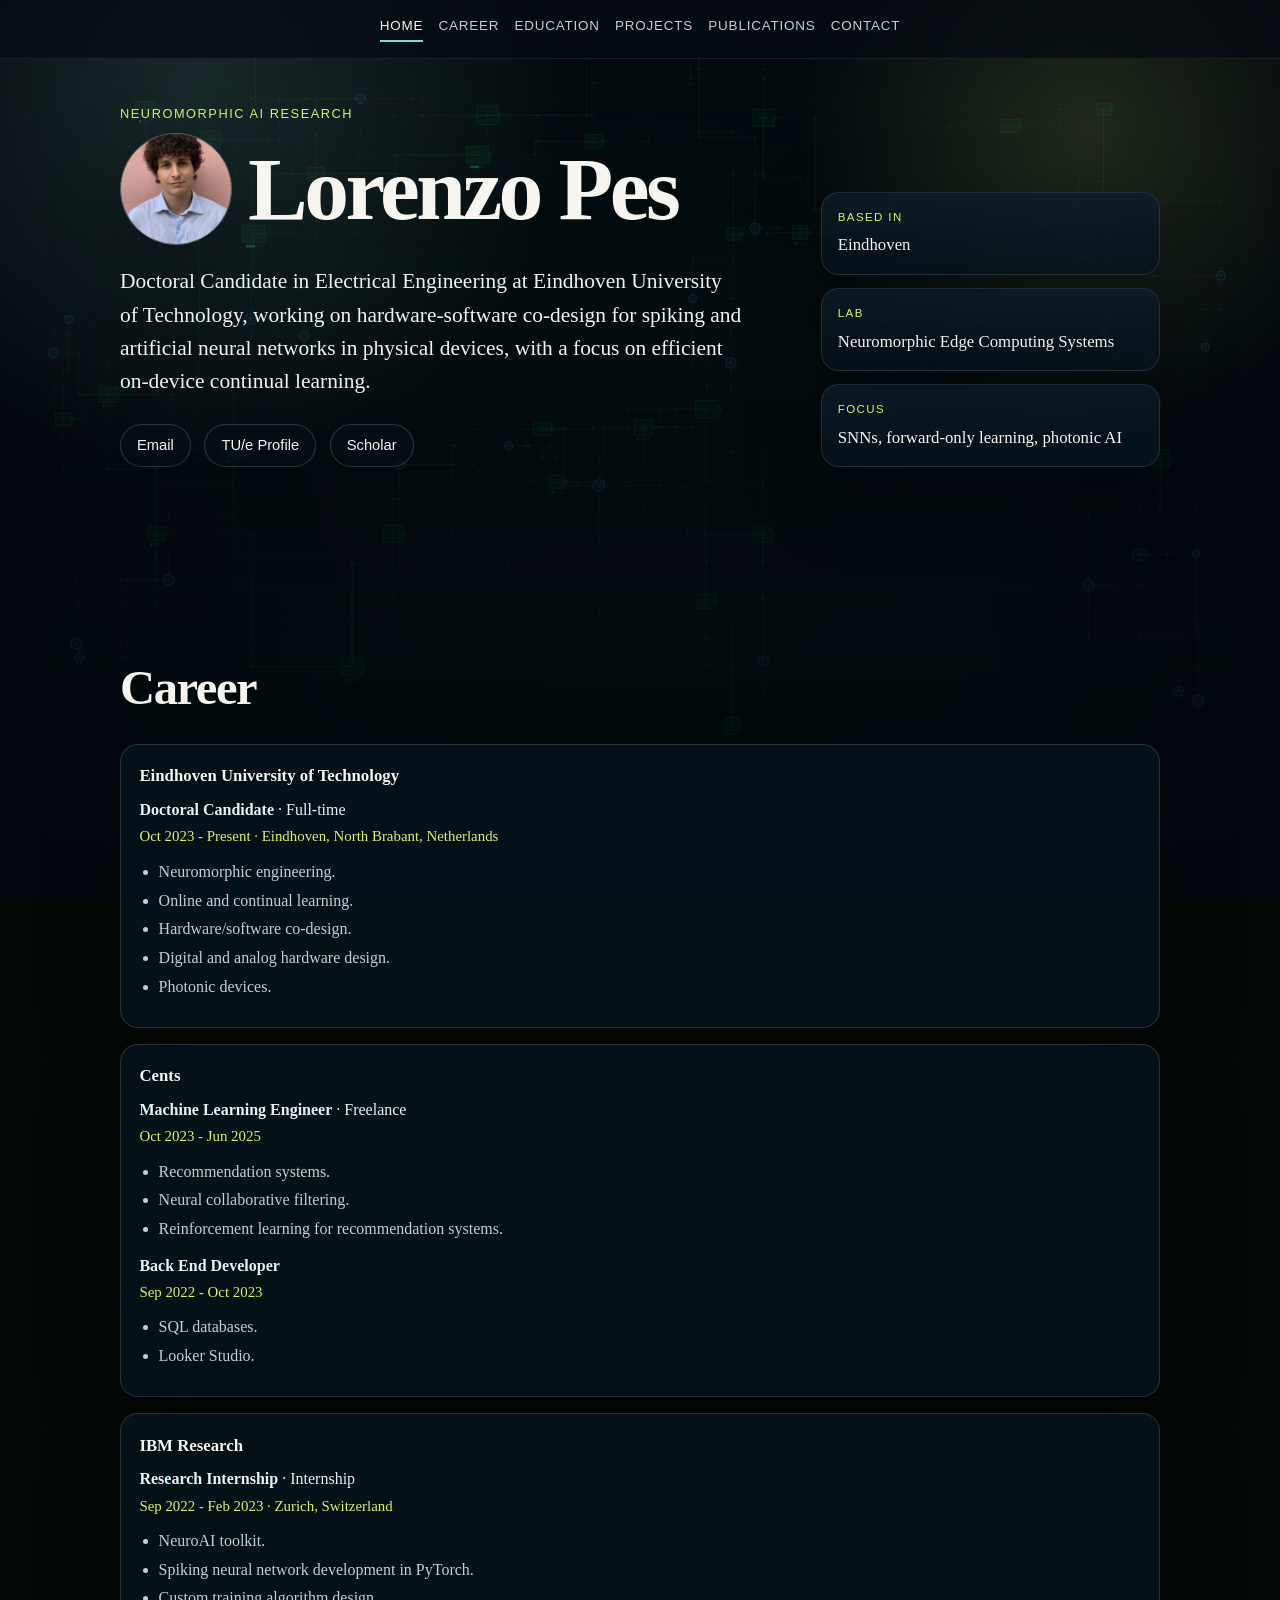
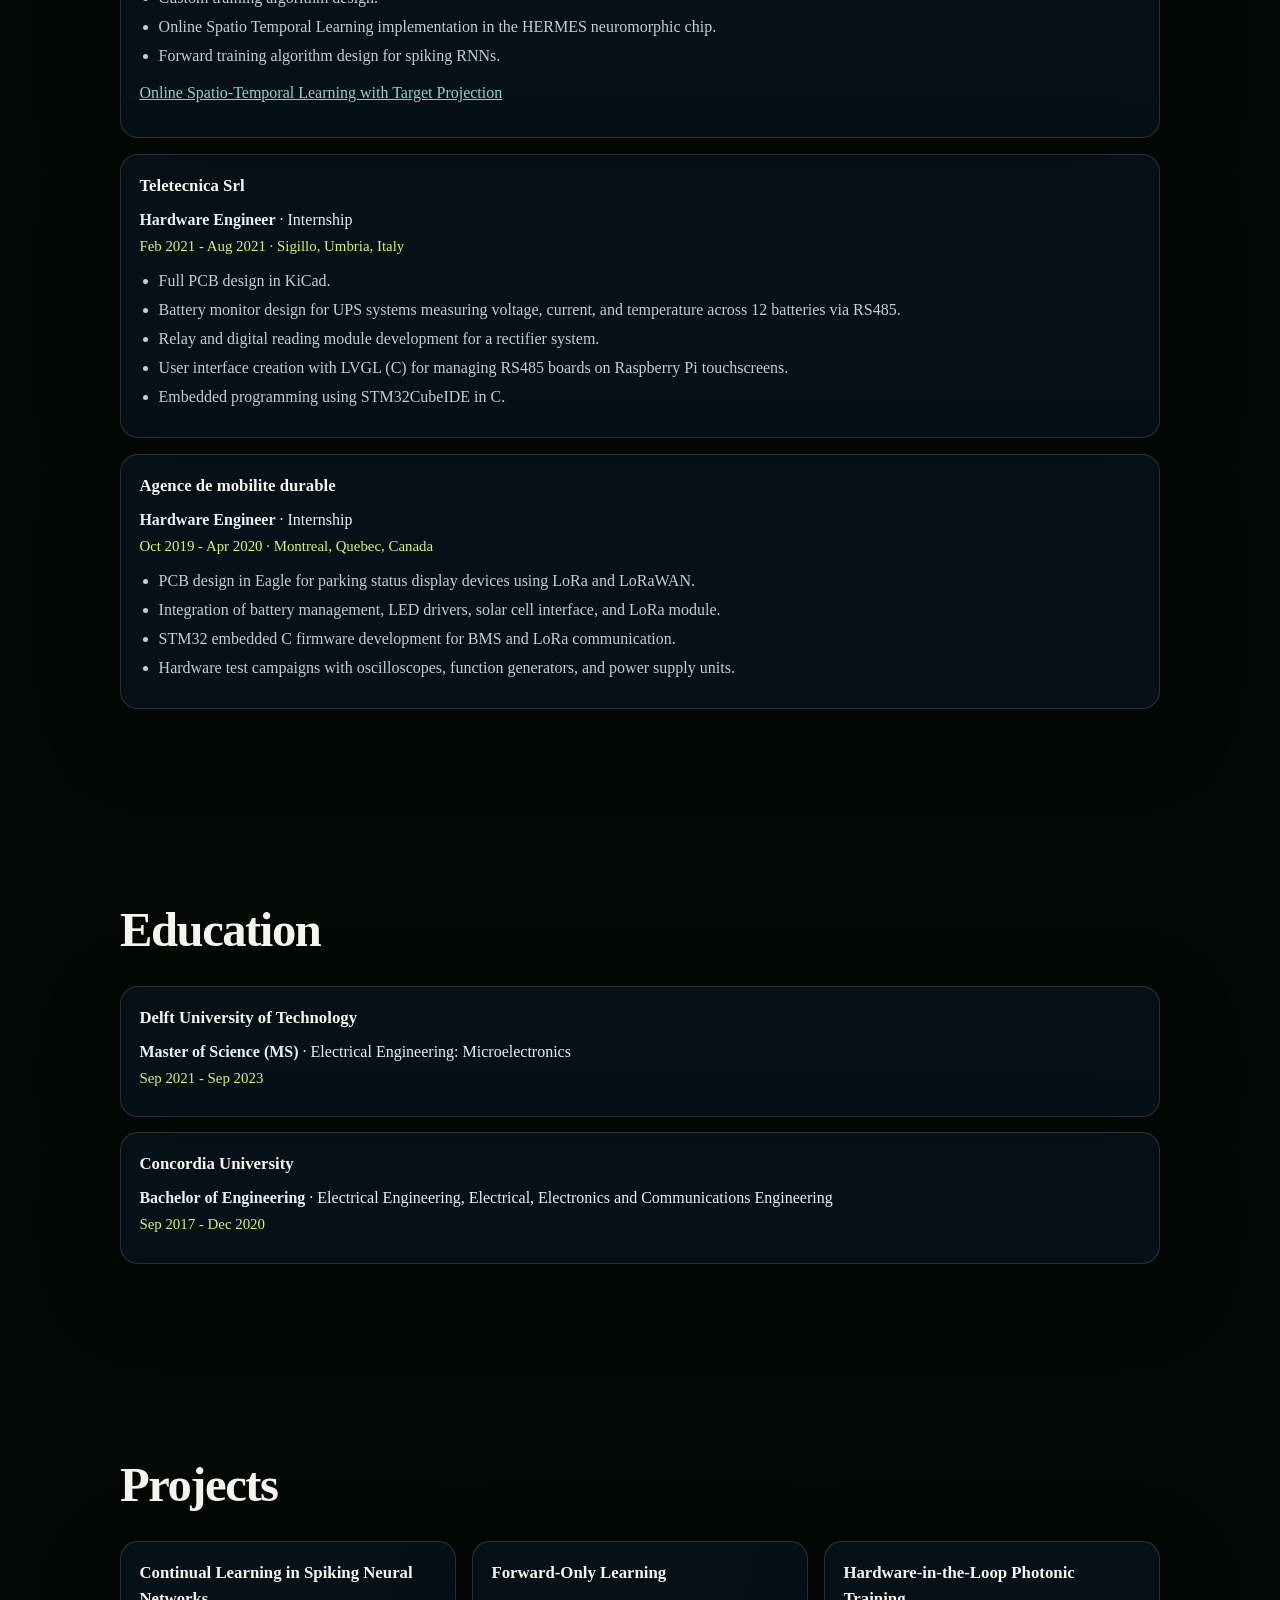
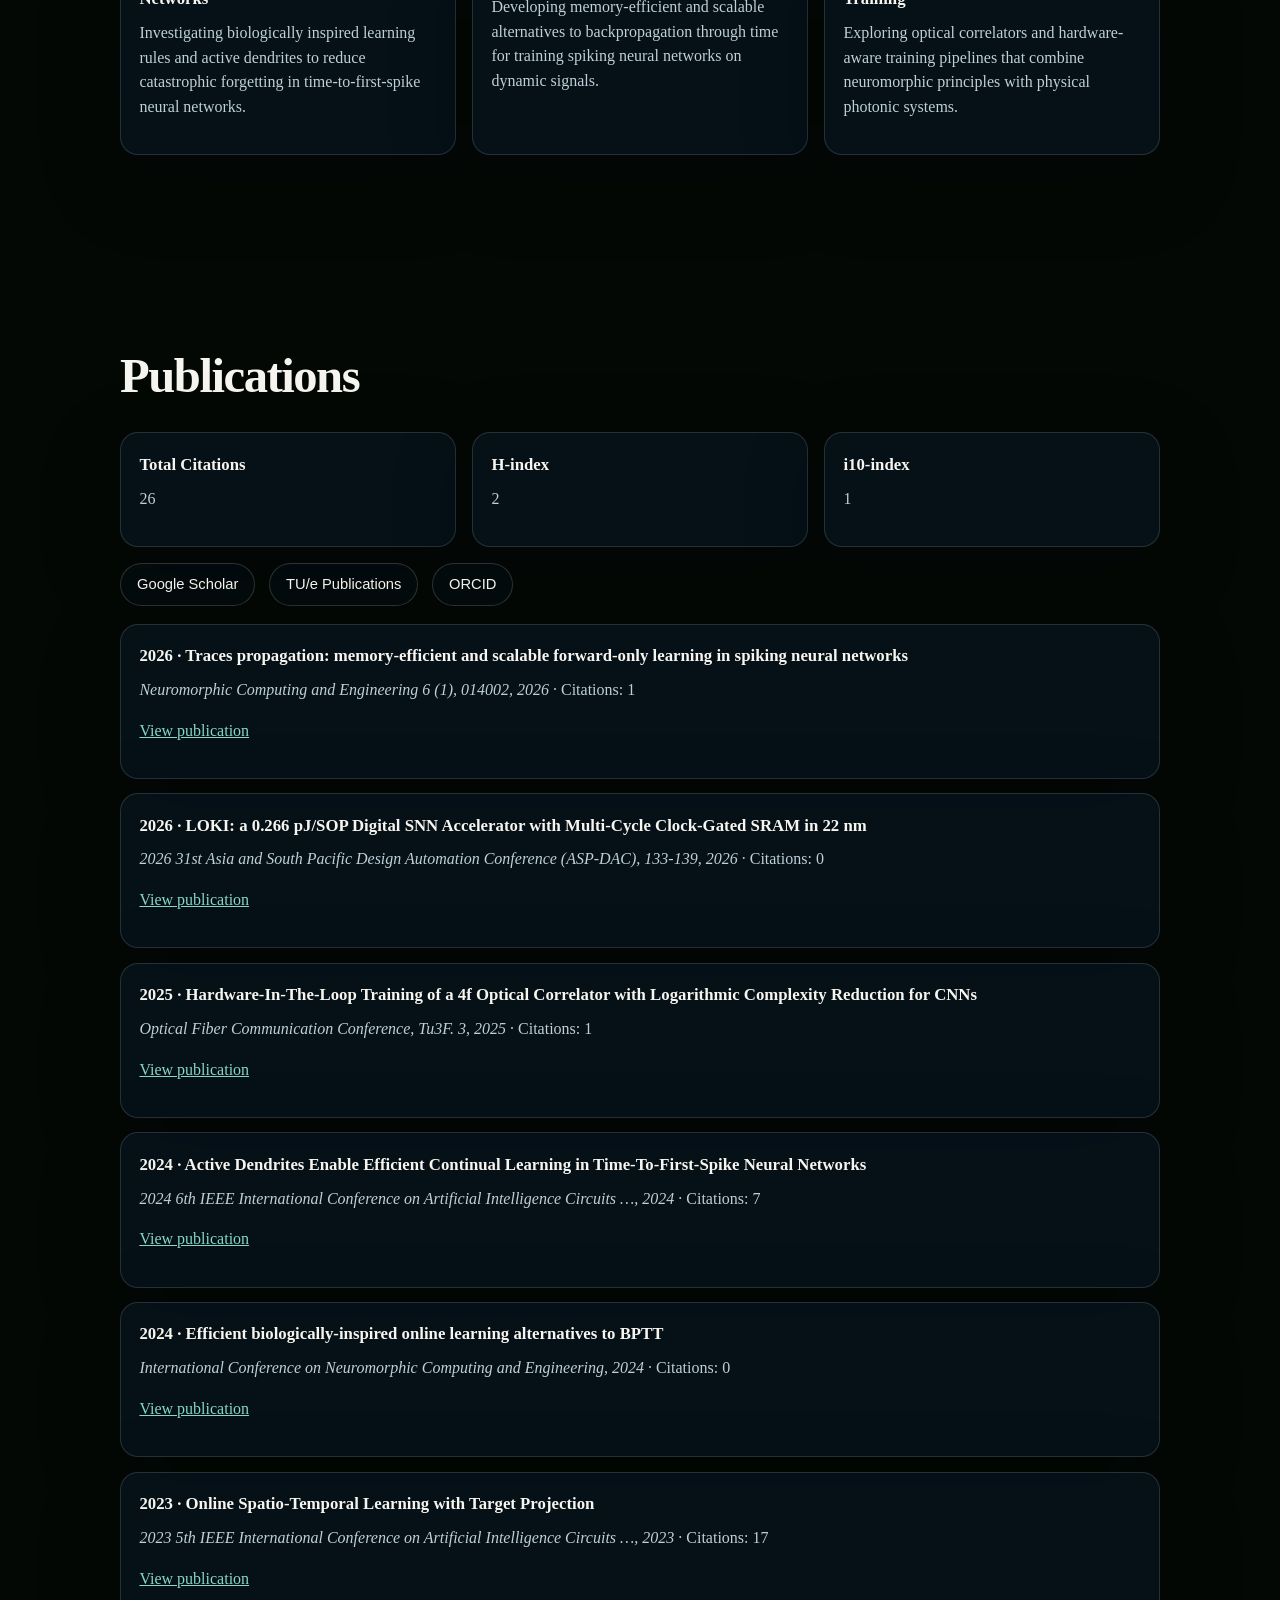
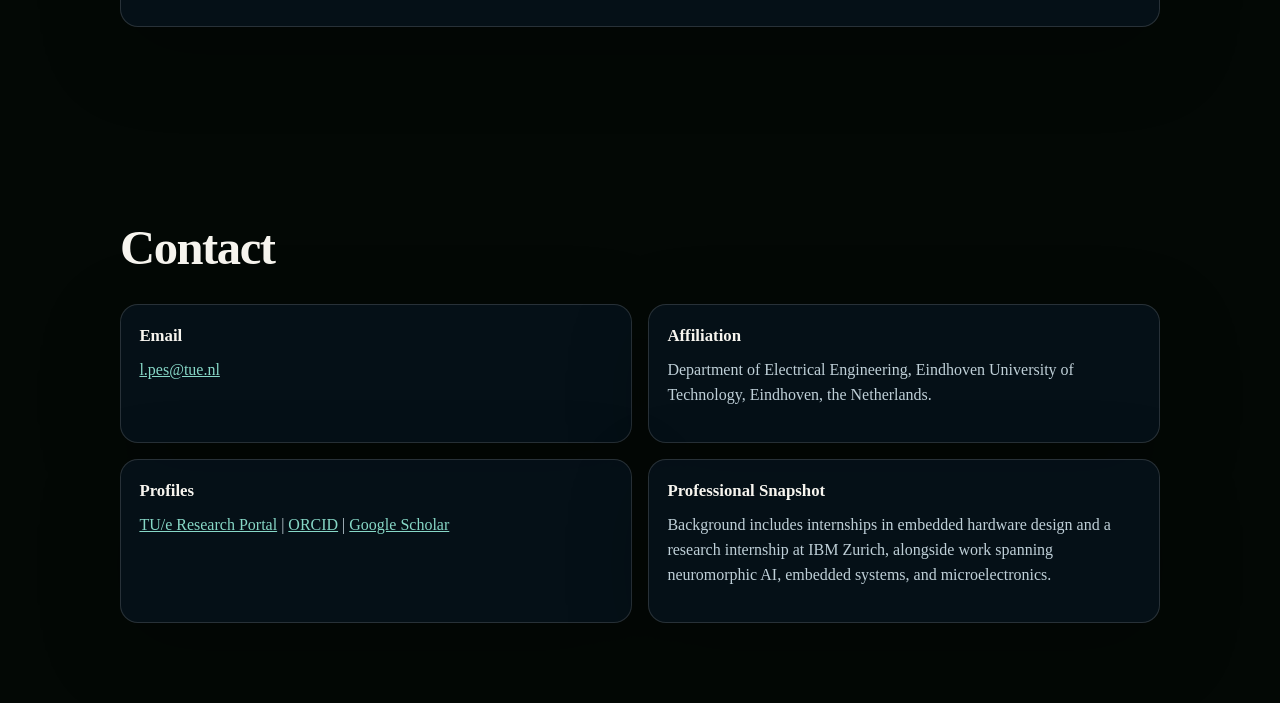
==== commit 254a5e97: "feat: switch to natural scrolling layout Remove scroll-snap and full-viewport panel height so sectio" ====
--- a/index.html
+++ b/index.html
@@ -259,7 +259,7 @@
           link.classList.toggle('active', active);
         });
       });
-    }, { threshold: 0.55 });
+    }, { rootMargin: '0px 0px -50% 0px', threshold: 0 });
 
     sections.forEach((section) => observer.observe(section));
 
--- a/style.css
+++ b/style.css
@@ -55,7 +55,6 @@
 }
 
 main {
-  scroll-snap-type: y proximity;
 }
 
 .topbar {
@@ -108,13 +107,10 @@
 
 .panel {
   position: relative;
-  min-height: 100vh;
-  display: flex;
-  align-items: center;
+  display: flex;
   justify-content: center;
-  padding: 6.5rem 1.2rem 3.5rem;
+  padding: 6.5rem 1.2rem 5rem;
   scroll-margin-top: 4.8rem;
-  scroll-snap-align: start;
 }
 
 .content {
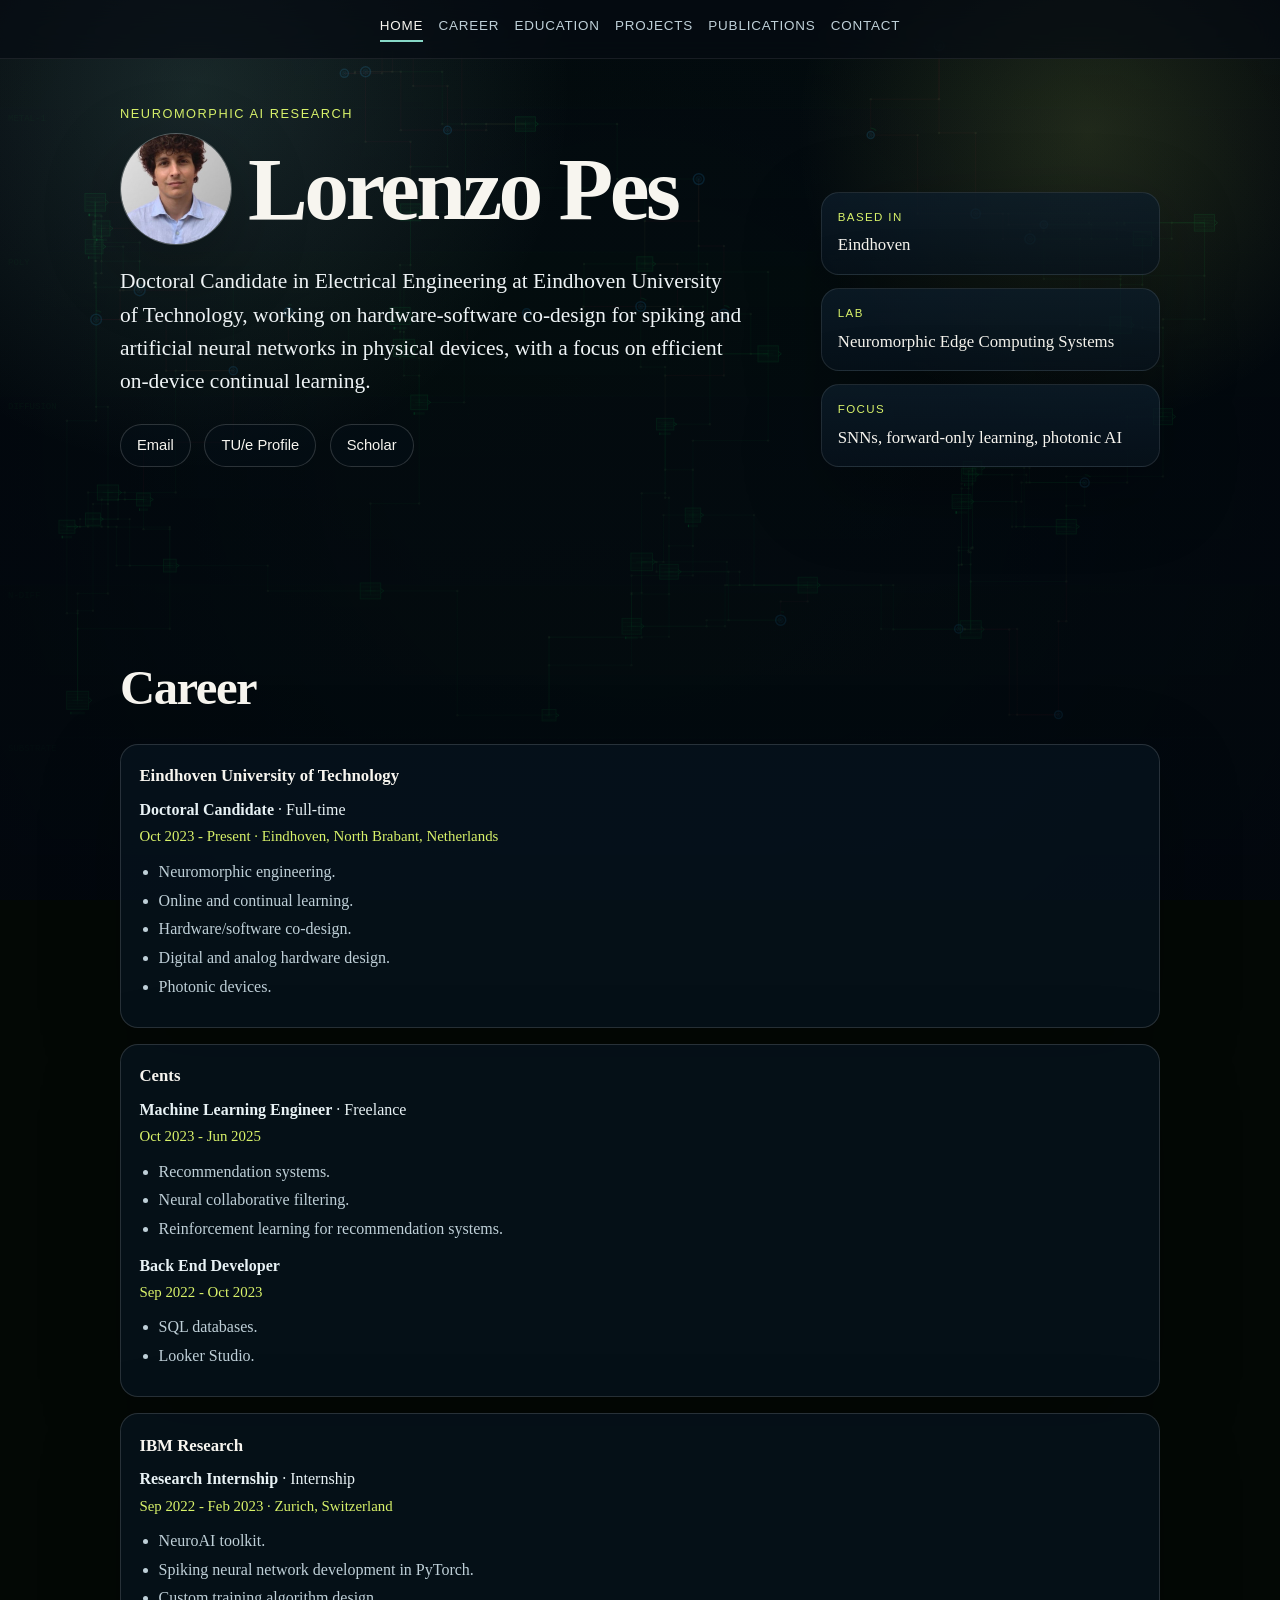
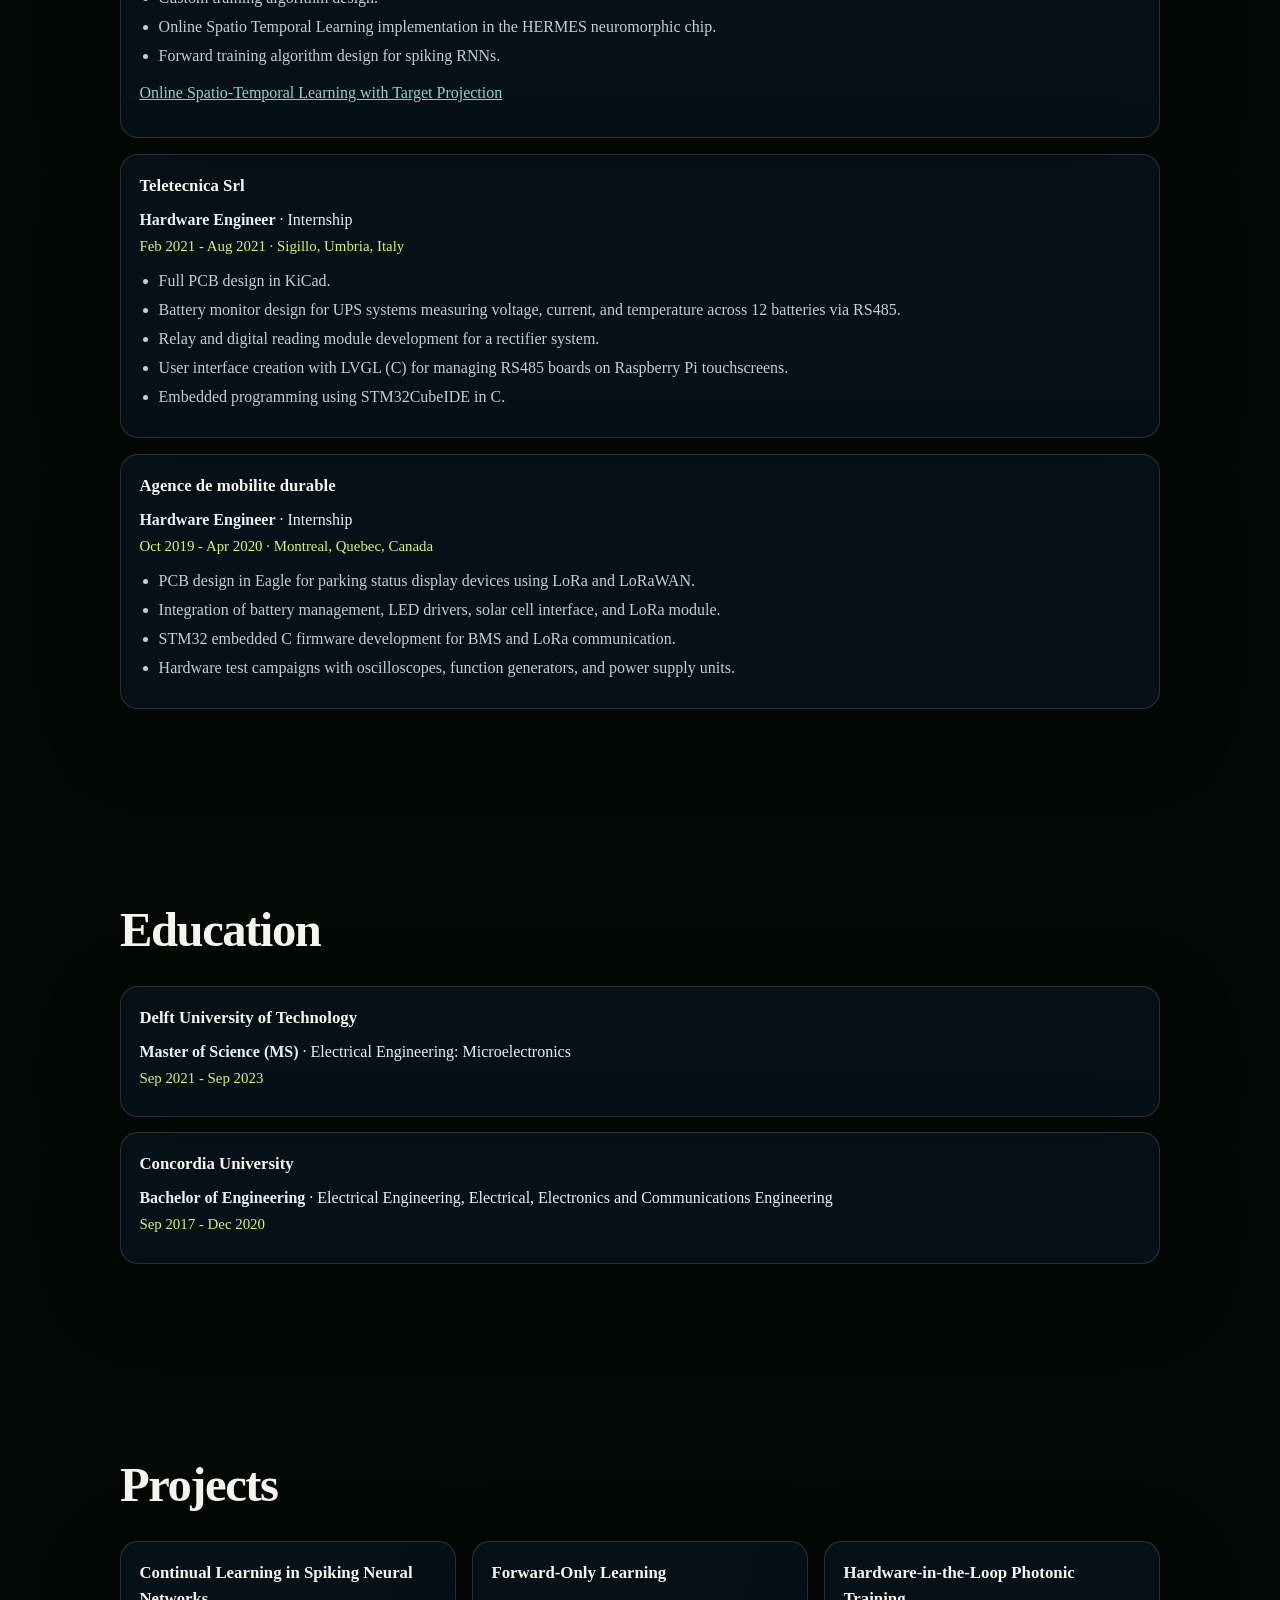
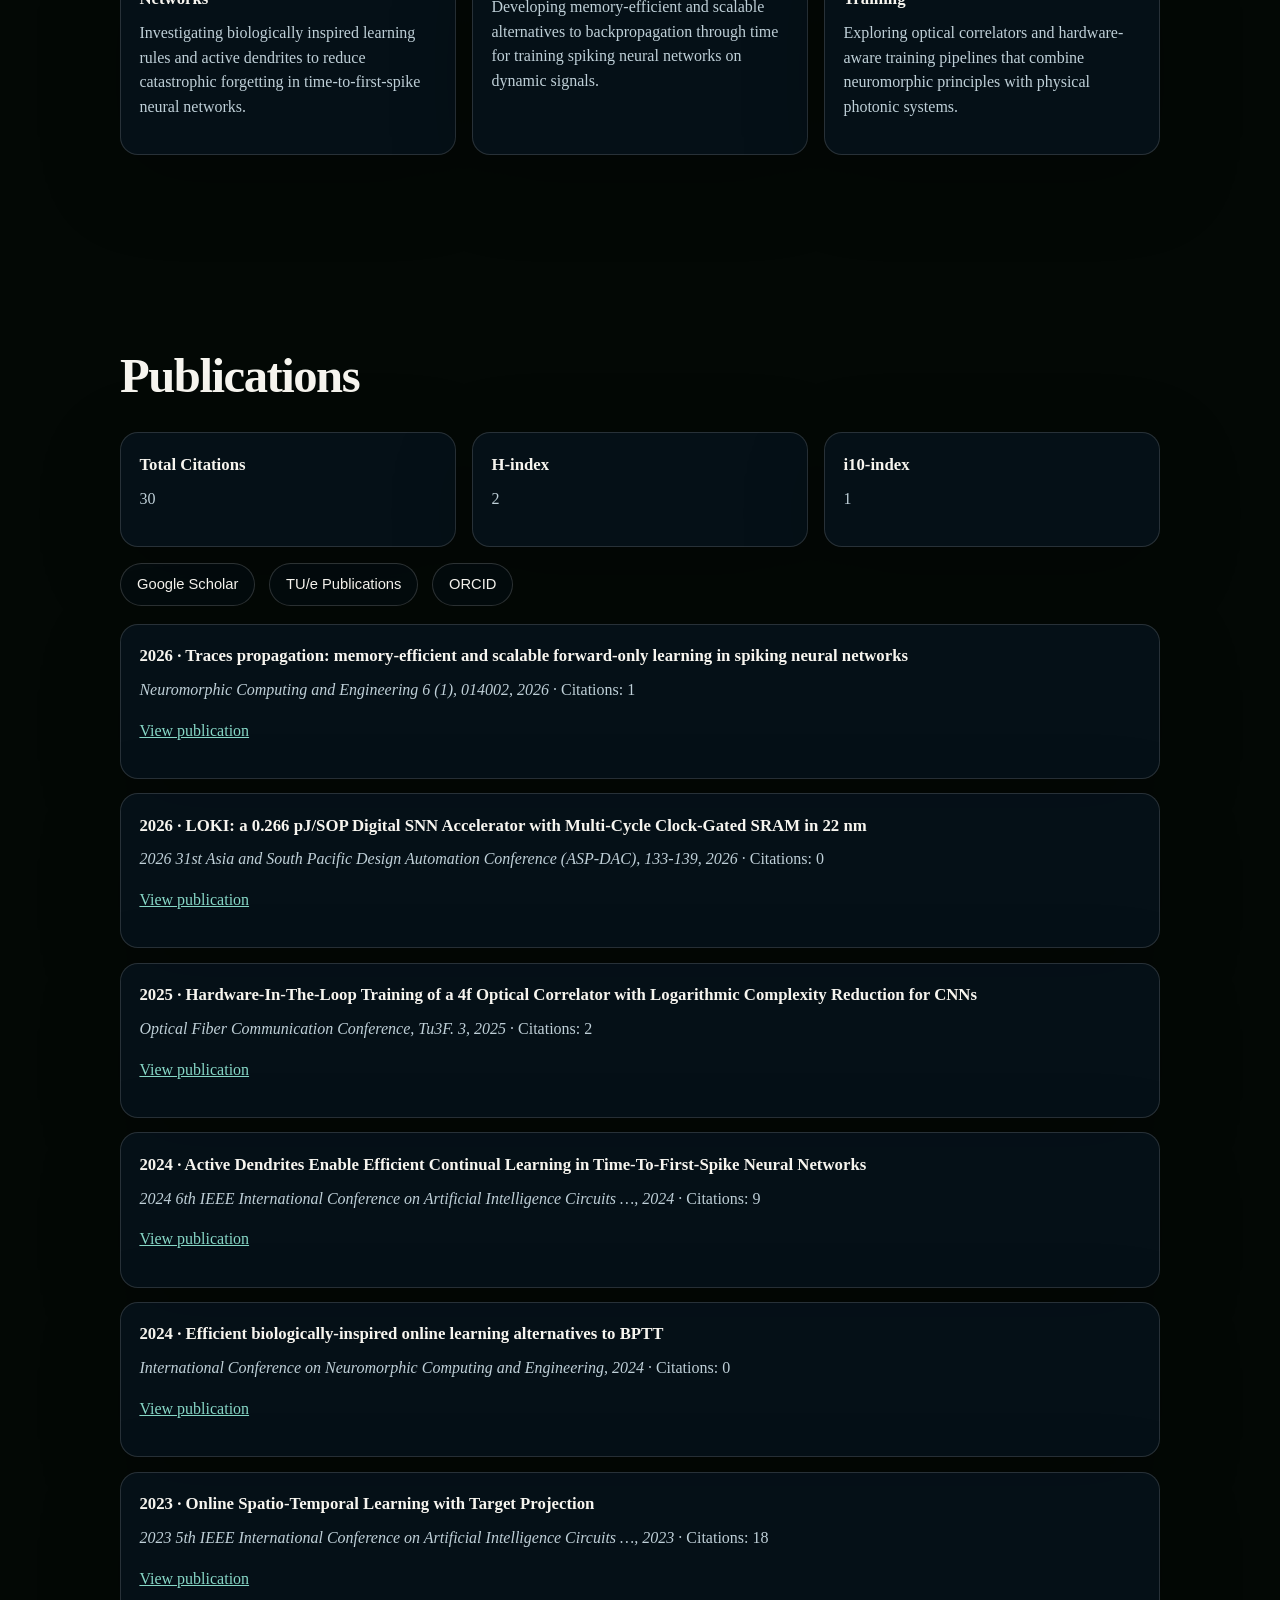
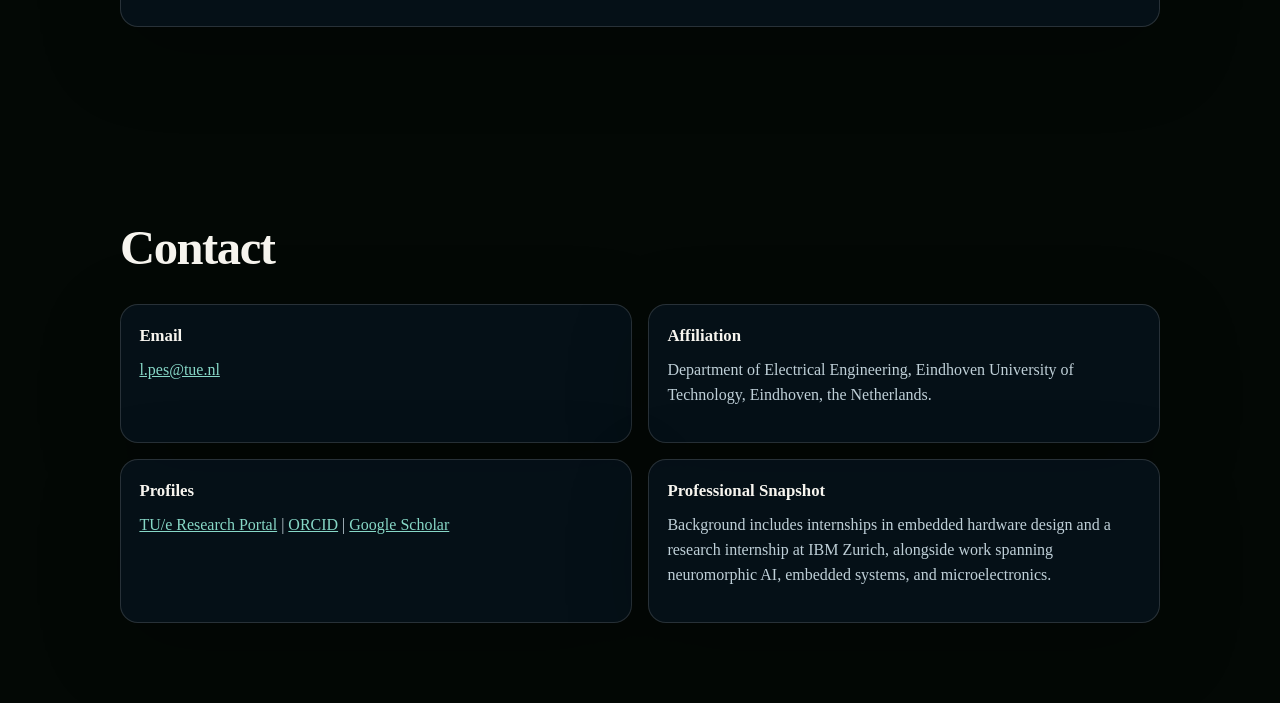
==== commit 0db4ac8d: "Use profile_pic_2 for homepage profile image" ====
--- a/index.html
+++ b/index.html
@@ -30,7 +30,7 @@
           <div class="hero-copy">
             <p class="eyebrow">Neuromorphic AI Research</p>
             <div class="hero-identity">
-              <img class="profile-photo" src="profile_pic" alt="Portrait of Lorenzo Pes">
+              <img class="profile-photo" src="profile_pic_2.jpeg" alt="Portrait of Lorenzo Pes">
               <h1>Lorenzo Pes</h1>
             </div>
             <p class="lead">Doctoral Candidate in Electrical Engineering at Eindhoven University of Technology, working on hardware-software co-design for spiking and artificial neural networks in physical devices, with a focus on efficient on-device continual learning.</p>
